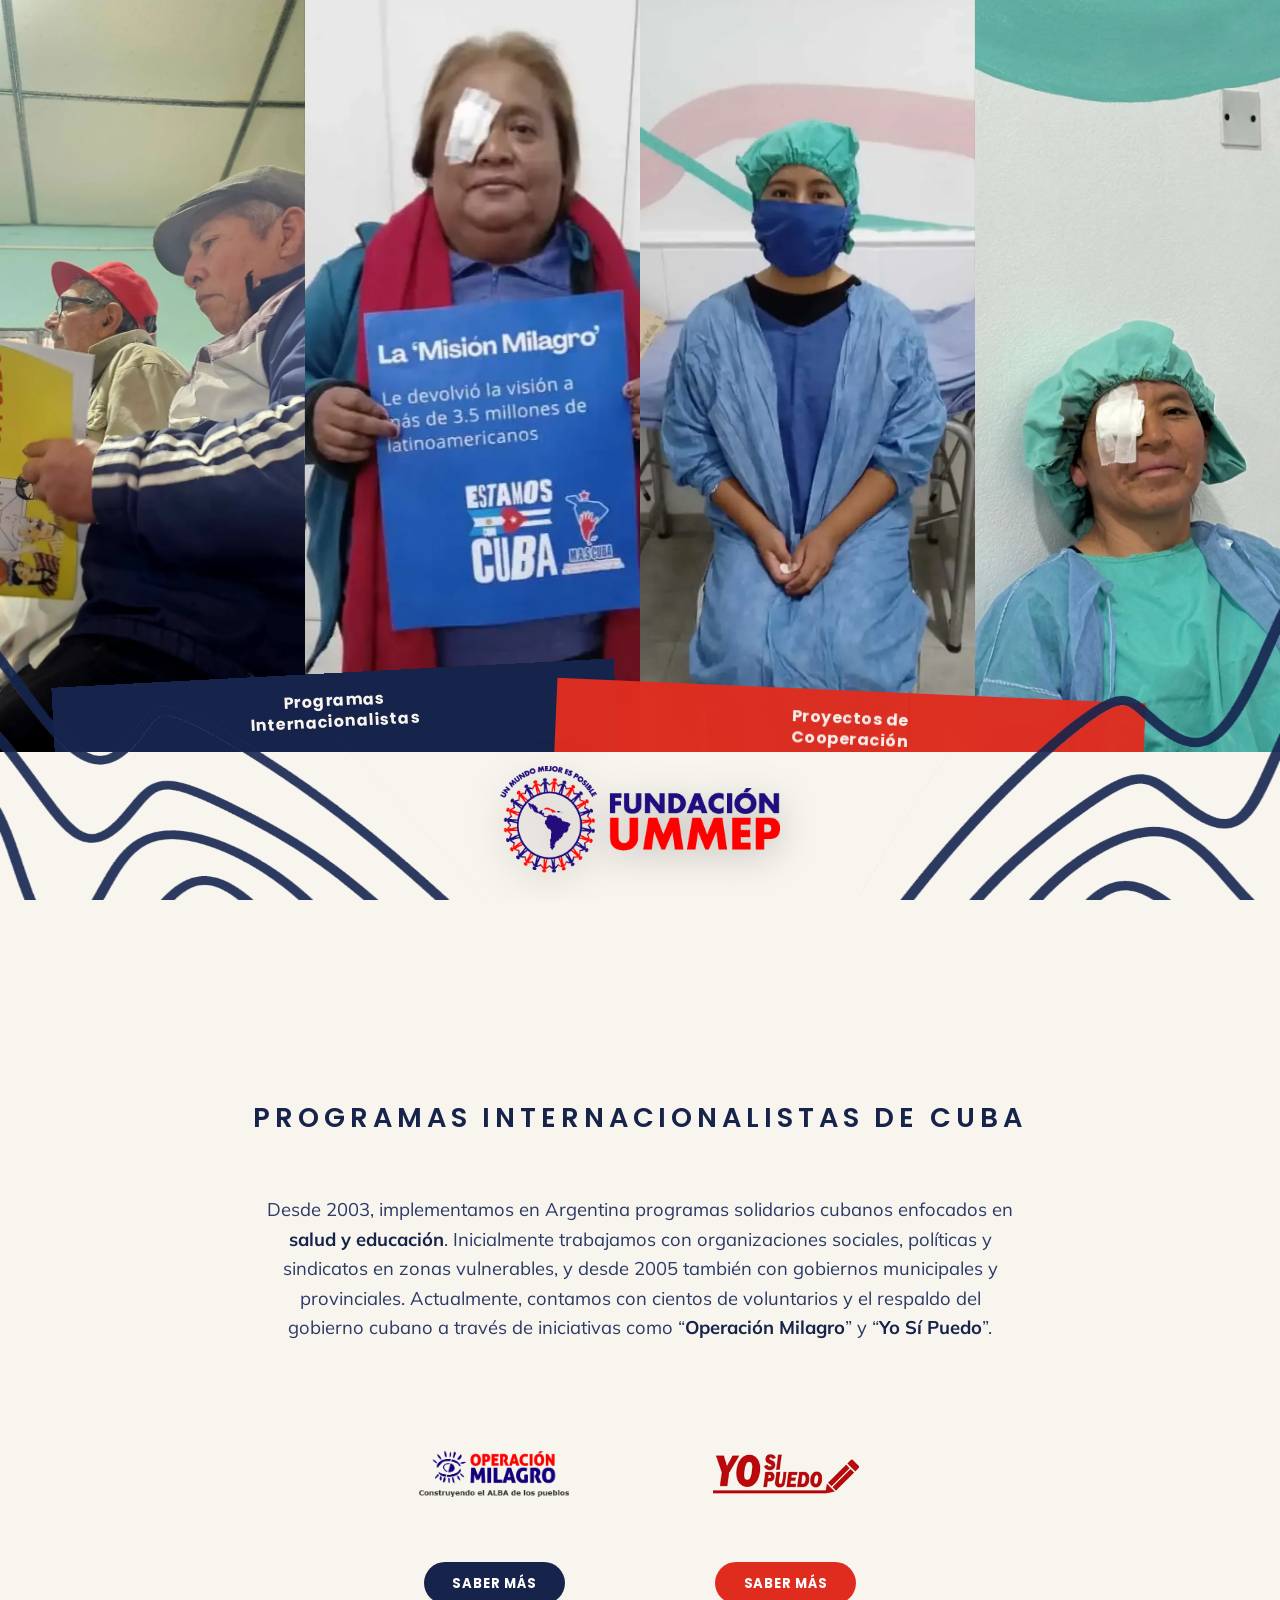
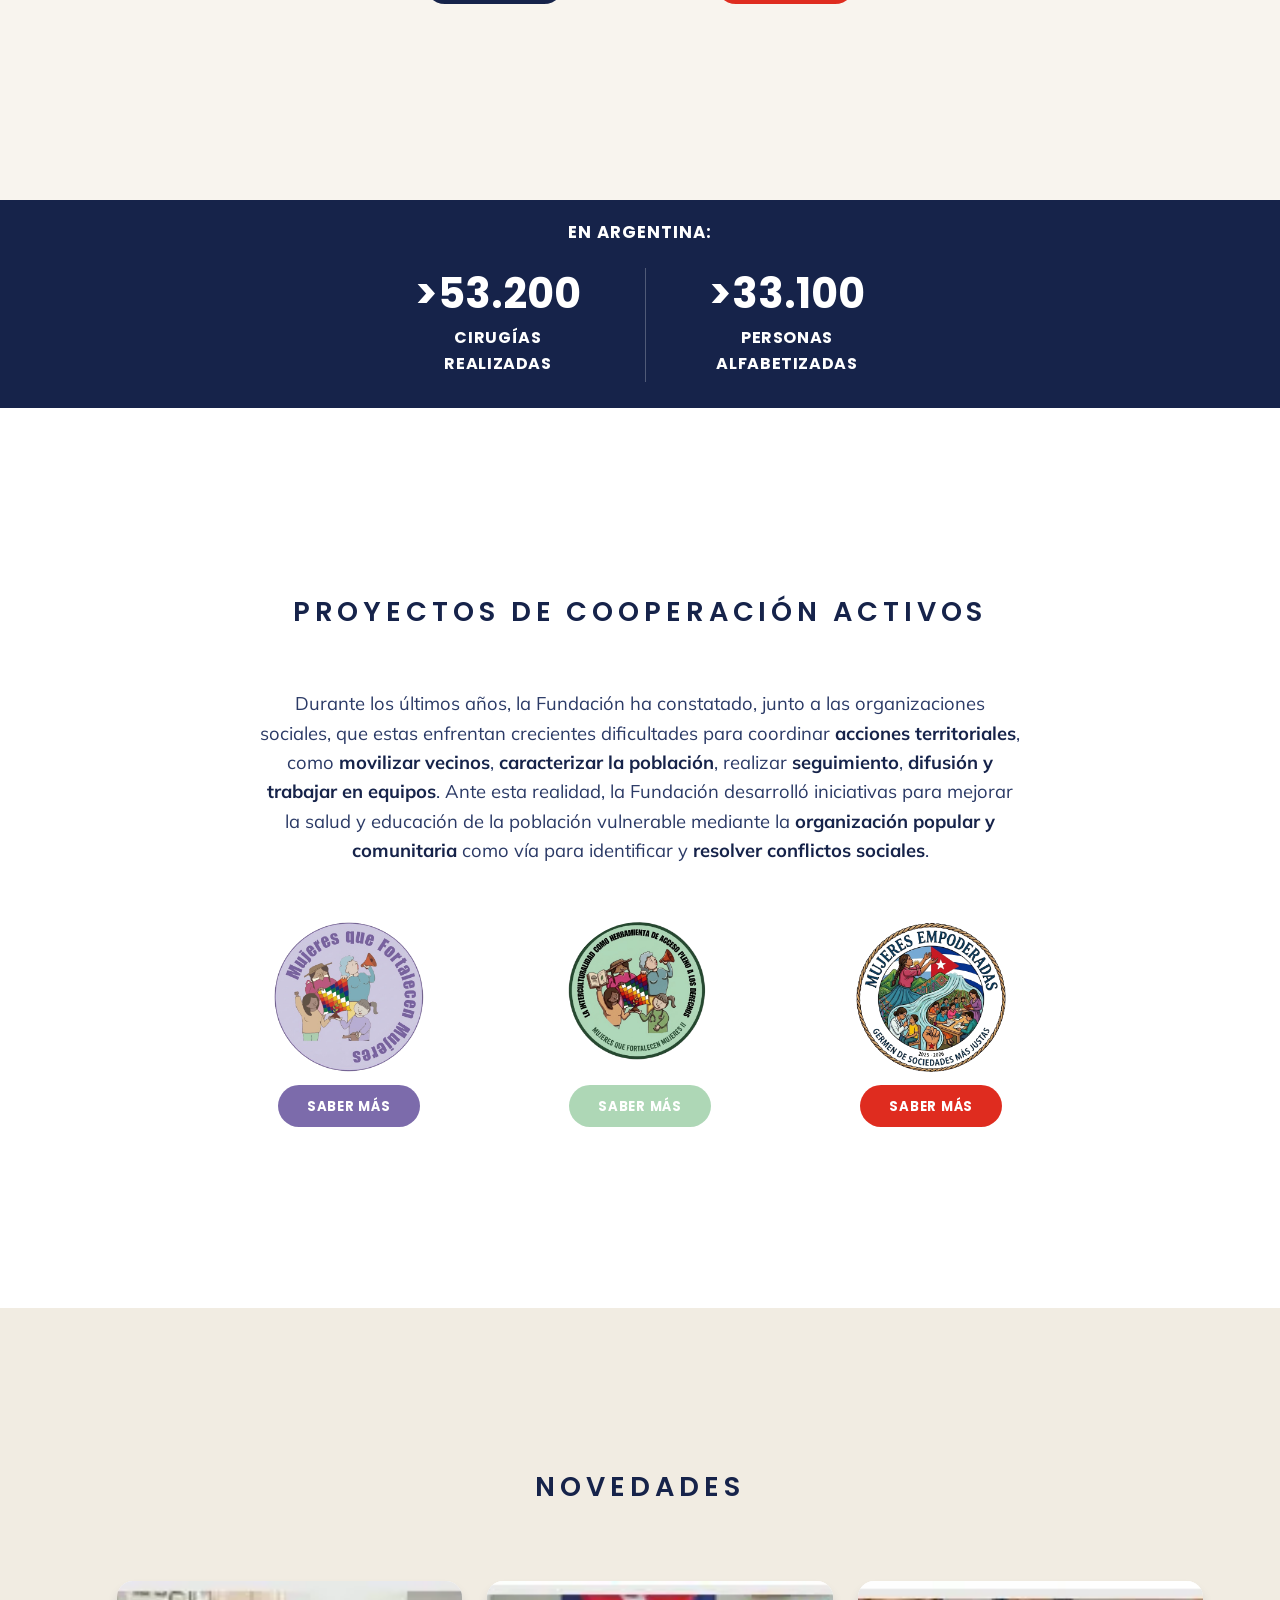
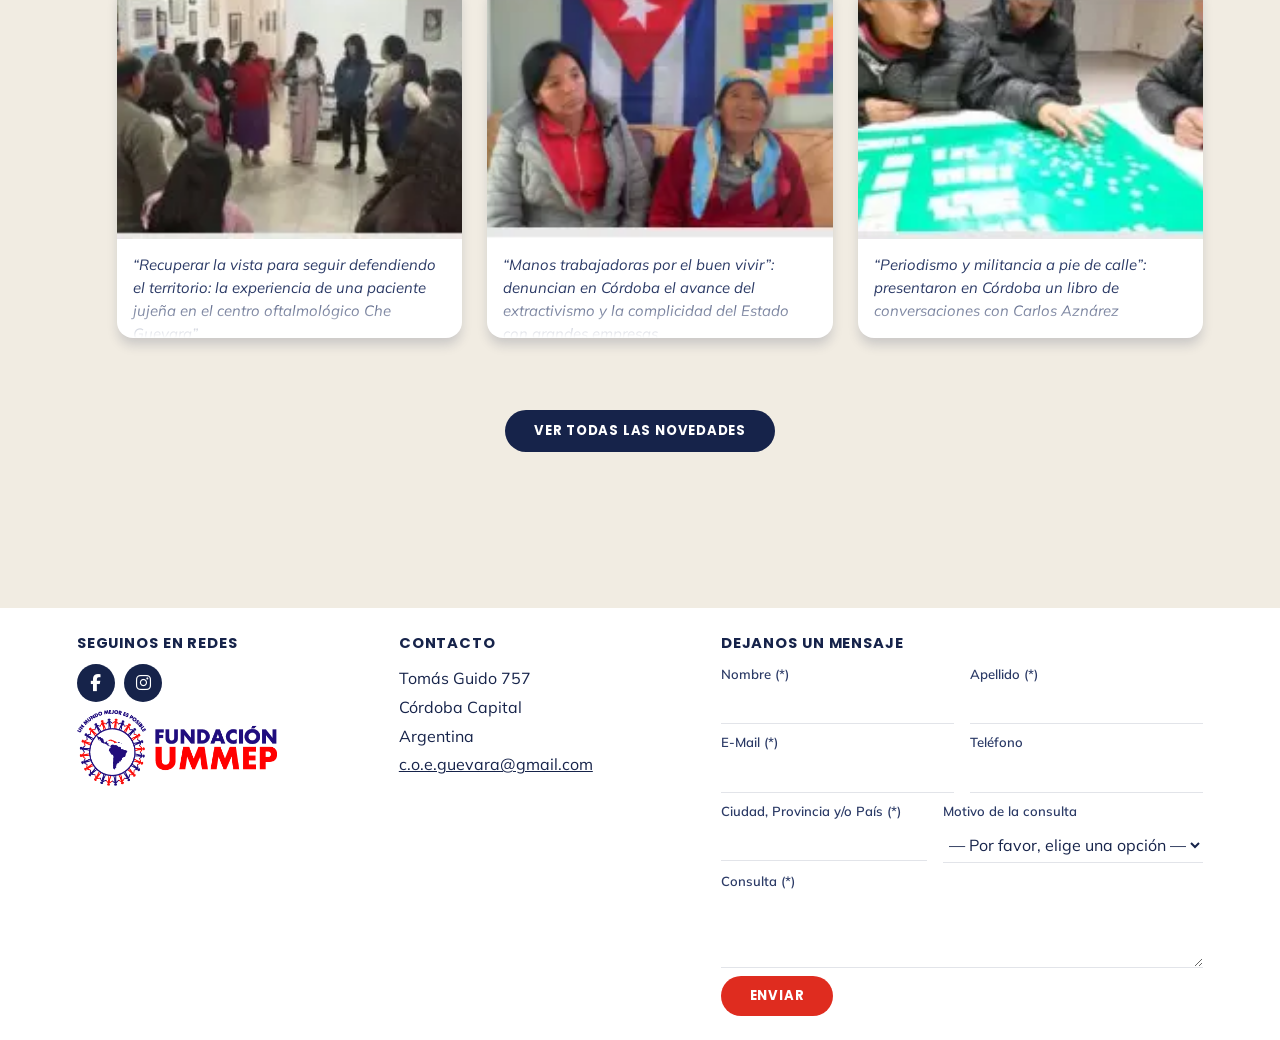
==== index.html @ 9d19dd27 "Actualizacion 5.0 Imagenes mejoradas!" ====
<!doctype html>
<html lang="es">
  <head>
    <meta charset="UTF-8" />
    <meta name="viewport" content="width=device-width, initial-scale=1.0" />
    <title>Fundación UMMEP - Un mundo mejor es posible</title>
    <link rel="stylesheet" href="styles.css" />
    <!-- Font Awesome: se pide la conexión antes (preconnect) y se carga
         sin bloquear el render. El truco media="print" + onload hace que
         el navegador la baje en paralelo con baja prioridad y recién la
         aplique como stylesheet cuando ya terminó — así no retrasa el
         primer pintado de la página. El <noscript> es el respaldo para
         cuando JS está desactivado. -->
    <link rel="preconnect" href="https://cdnjs.cloudflare.com" crossorigin />
    <link
      rel="stylesheet"
      href="https://cdnjs.cloudflare.com/ajax/libs/font-awesome/6.5.0/css/all.min.css"
      media="print"
      onload="this.media='all'"
    />
    <noscript>
      <link
        rel="stylesheet"
        href="https://cdnjs.cloudflare.com/ajax/libs/font-awesome/6.5.0/css/all.min.css"
      />
    </noscript>
  </head>
  <body>
    <nav class="site-nav" aria-label="Navegación principal">
      <a
        class="site-nav__logo"
        href="index.html"
        aria-label="Inicio — Fundación UMMEP"
      >
        <img
          src="imagenes/FOTOS FINALES/fundacion-ummep-h (1).png"
          alt="Fundación UMMEP"
        />
      </a>
      <ul class="site-nav__links" id="nav-links">
        <li>
          <a href="index.html" data-nav="principal" class="is-active">Inicio</a>
        </li>
        <li>
          <a href="Nuestro_Trabajo.html" data-nav="nuestro-trabajo"
            >Nuestro trabajo</a
          >
        </li>
        <li><a href="Novedades.html" data-nav="novedades">Novedades</a></li>
        <li class="site-nav__sep" role="separator" aria-hidden="true"></li>
        <li>
          <a href="Programas_internacionales.html" data-nav="programas"
            >Programas internacionalistas</a
          >
        </li>
        <li>
          <a
            href="Proyectos_de_coooperacion_al_desarrollo.html"
            data-nav="proyectos"
            >Proyectos de cooperación</a
          >
        </li>
        <li class="site-nav__sep" role="separator" aria-hidden="true"></li>
        <li>
          <a href="Recursos_audiovisuales.html" data-nav="recursos"
            >Recursos audiovisuales</a
          >
        </li>
        <li class="site-nav__item--dropdown">
          <a href="Radio_la_chispa.html" data-nav="radio">Radio La Chispa</a>
          <button
            class="site-nav__dropdown-toggle"
            type="button"
            aria-label="Mostrar opciones de Radio La Chispa"
            aria-expanded="false"
          >
            <svg viewBox="0 0 10 6" fill="none" aria-hidden="true">
              <path
                d="M1 1L5 5L9 1"
                stroke="currentColor"
                stroke-width="1.6"
                stroke-linecap="round"
                stroke-linejoin="round"
              />
            </svg>
          </button>
          <ul class="site-nav__dropdown">
            <li>
              <a
                href="https://www.radiolachispa.com.ar/"
                target="_blank"
                rel="noopener noreferrer"
                class="site-nav__dropdown-link"
              >
                <span class="site-nav__live-dot" aria-hidden="true"></span>
                En vivo
              </a>
            </li>
          </ul>
        </li>
        <li class="site-nav__sep" role="separator" aria-hidden="true"></li>
        <li><a href="Contacto.html" data-nav="contacto">Contacto</a></li>
      </ul>
      <button
        class="site-nav__burger"
        id="nav-burger"
        aria-label="Abrir menú"
        aria-expanded="false"
        aria-controls="nav-links"
      >
        <span></span><span></span><span></span>
      </button>
    </nav>
    <!-- ============ CONTAINER 1 — HERO ============ -->
    <header class="container--1" id="inicio">
      <!--
        FASE 1: grid de 3  (las fotos entran una a una)
        FASE 2: grupo de 4  (las 4 entran juntas)
        FASE 3: 4 individuales (entran 1×1)
        script.js maneja las transiciones entre fases.
        Agregá tus imágenes reales cambiando los src.
      -->

      <div class="hero-visual">
        <!-- FASE 1 — 3 columnas -->
        <div class="hero-phase" id="hero-phase-1">
          <div class="hero-col">
            <img
              src="imagenes/FOTOS FINALES/1/Izq.webp"
              alt="Jornada solidaria"
              loading="lazy"
              decoding="async"
            />
          </div>
          <div class="hero-col">
            <img
              src="imagenes/FOTOS FINALES/1/Medio.webp"
              alt="Operación Milagro"
              loading="lazy"
              decoding="async"
            />
          </div>
          <div class="hero-col">
            <img
              src="imagenes/FOTOS FINALES/1/Der.webp"
              alt="Voluntaria y familia"
              loading="lazy"
              decoding="async"
            />
          </div>
        </div>

        <!-- FASE 2 — grupo de 4 -->
        <div class="hero-phase" id="hero-phase-2">
          <div class="hero-col">
            <img
              src="imagenes/FOTOS FINALES/Pagina 1 - Principal/2/Izq 1.webp"
              alt="Foto 2-A"
              loading="lazy"
              decoding="async"
            />
          </div>
          <div class="hero-col">
            <img
              src="imagenes/FOTOS FINALES/Pagina 1 - Principal/2/Izq 2.webp"
              alt="Foto 2-A"
              loading="lazy"
              decoding="async"
            />
          </div>
          <div class="hero-col">
            <img
              src="imagenes/FOTOS FINALES/Pagina 1 - Principal/2/Der 2.webp"
              alt="Foto 2-A"
              loading="lazy"
              decoding="async"
            />
          </div>
          <div class="hero-col">
            <img
              src="imagenes/FOTOS FINALES/Pagina 1 - Principal/2/Der 1 .webp"
              alt="Foto 2-A"
              loading="lazy"
              decoding="async"
            />
          </div>
        </div>

        <!-- FASE 3 — 4 individuales (pantalla completa de a una) -->
        <div class="hero-phase hero-phase--solo" id="hero-phase-3">
          <div class="hero-col">
            <img
              src="imagenes/FOTOS FINALES/Pagina 1 - Principal/DSC00774.webp"
              alt="Foto 3-A"
              loading="lazy"
              decoding="async"
            />
          </div>
          <div class="hero-col">
            <img
              src="imagenes/FOTOS FINALES/Pagina 1 - Principal/IMG_20251024_095757.webp"
              alt="Foto 3-B"
              loading="lazy"
              decoding="async"
            />
          </div>
          <div class="hero-col">
            <img
              src="imagenes/FOTOS FINALES/Pagina 1 - Principal/IMG_2179.webp"
              alt="Foto 3-C"
              loading="lazy"
              decoding="async"
            />
          </div>
          <div class="hero-col">
            <img
              src="imagenes/FOTOS FINALES/Pagina 1 - Principal/IMG_2414.webp"
              alt="Foto 3-D"
              loading="lazy"
              decoding="async"
            />
          </div>
        </div>

        <!-- olas decorativas (haikei) — cada una entra por separado, en
             secuencia: primero la blanca (arriba de todo), después la
             salmón/roja (al medio), y por último la azul navy (abajo de
             todo). Cada ola tiene su propio "wrapper" (.hero-wave-rise)
             que es el que sube desde abajo al cargar la página — así el
             transform de la animación de entrada nunca toca el elemento
             de la ola en sí, que sigue moviéndose con el parallax de
             script.js sin pisarse con esta animación. -->

        <!-- 3ra en aparecer: ola azul navy, más lejana.
             "Efecto billetera": queda fija (sin parallax de mouse/scroll),
             rotada y corrida hacia la izquierda, siempre POR DETRÁS de la
             roja (nunca cambia ese orden). Al pasar el mouse por acá, la
             roja se corre para abajo y se esconde un poco más — ver
             iniciarHoverOlas() en script.js. -->
        <div class="hero-wave-rise hero-wave-rise--far">
          <a href="/FundacionUMMEP/Programas_internacionales.html">
            <div class="hero-wave-enter hero-wave-enter--far">
              <div
                class="hero-wave-card hero-wave-card--far"
                id="hero-wave-navy"
              >
                <svg
                  class="hero-wave hero-wave--far"
                  viewBox="0 0 900 600"
                  preserveAspectRatio="none"
                  aria-hidden="true"
                >
                  <path d="M0 0L900 0L900 601L0 601Z" fill="rgba(22, 35, 74)" />
                </svg>
                <span class="hero-wave-card__label"
                  >Programas <br />
                  Internacionalistas</span
                >
              </div>
            </div>
          </a>
        </div>

        <!-- 2da en aparecer: ola roja, al medio. Siempre por delante de la
             azul y siempre por detrás de la blanca (el orden de las tres
             nunca cambia, ni en hover). -->
        <div class="hero-wave-rise hero-wave-rise--back">
          <a
            href="/FundacionUMMEP/Proyectos_de_coooperacion_al_desarrollo.html"
          >
            <div class="hero-wave-enter hero-wave-enter--back">
              <div
                class="hero-wave-card hero-wave-card--back"
                id="hero-wave-red"
              >
                <svg
                  class="hero-wave hero-wave--back"
                  viewBox="0 0 900 600"
                  preserveAspectRatio="none"
                  aria-hidden="true"
                >
                  <path d="M0 0L900 0L900 601L0 601Z" fill="#df2c1f" />
                </svg>
                <span class="hero-wave-card__label"
                  >Proyectos de <br />Cooperación</span
                >
              </div>
            </div>
          </a>
        </div>

        <!-- 1ra en aparecer: ola blanca/crema, arriba de todo -->
        <div class="hero-wave-rise hero-wave-rise--front">
          <svg
            class="hero-wave hero-wave--front"
            viewBox="0 0 900 600"
            preserveAspectRatio="none"
            aria-hidden="true"
          >
            <path d="M0 0L900 0L900 601L0 601Z" fill="#f8f4ee" />
          </svg>
        </div>

        <!-- líneas topográficas decorativas: van por encima de las
             fotos y de las tres olas, ancladas al mismo borde inferior.
             Aparecen al final, cuando las tres olas ya están arriba. -->
        <div class="hero-wave-rise hero-wave-rise--lines">
          <img
            class="hero-wave hero-wave--lines"
            src="imagenes/FOTOS FINALES/imagen_ondas_parallax.png"
            alt=""
            aria-hidden="true"
            loading="lazy"
            decoding="async"
          />
        </div>
      </div>

      <!-- Mobile: cuadricula 6x6 que reemplaza todo el hero (fotos + olas + logo)
           en pantallas chicas. Las celdas alternan B&N / color tipo tablero de
           ajedrez y van intercambiando solas con el tiempo (ver .hero-mobile-grid
           en styles.css). Las fotos se repiten ciclicamente: son las mismas 11
           fotos del hero de escritorio. -->
      <div class="hero-mobile-grid" id="hero-mobile-grid" aria-hidden="true">
        <div class="hero-mobile-grid__cell hero-mobile-grid__cell--a">
          <img
            src="imagenes/FOTOS FINALES/1/Izq.webp"
            fetchpriority="high"
            alt=""
            loading="eager"
            decoding="async"
          />
        </div>
        <div class="hero-mobile-grid__cell hero-mobile-grid__cell--b">
          <img
            src="imagenes/FOTOS FINALES/1/Medio.webp"
            alt=""
            loading="eager"
            decoding="async"
          />
        </div>
        <div class="hero-mobile-grid__cell hero-mobile-grid__cell--a">
          <img
            src="imagenes/FOTOS FINALES/1/Der.webp"
            alt=""
            loading="eager"
            decoding="async"
          />
        </div>
        <div class="hero-mobile-grid__cell hero-mobile-grid__cell--b">
          <img
            src="imagenes/FOTOS FINALES/Pagina 1 - Principal/2/Izq 1.webp"
            alt=""
            loading="eager"
            decoding="async"
          />
        </div>
        <div class="hero-mobile-grid__cell hero-mobile-grid__cell--a">
          <img
            src="imagenes/FOTOS FINALES/Pagina 1 - Principal/2/Izq 2.webp"
            alt=""
            loading="eager"
            decoding="async"
          />
        </div>
        <div class="hero-mobile-grid__cell hero-mobile-grid__cell--b">
          <img
            src="imagenes/FOTOS FINALES/Pagina 1 - Principal/2/Der 2.webp"
            alt=""
            loading="eager"
            decoding="async"
          />
        </div>
        <div class="hero-mobile-grid__cell hero-mobile-grid__cell--b">
          <img
            src="imagenes/FOTOS FINALES/Pagina 1 - Principal/2/Der 1 .webp"
            alt=""
            loading="eager"
            decoding="async"
          />
        </div>
        <div class="hero-mobile-grid__cell hero-mobile-grid__cell--a">
          <img
            src="imagenes/FOTOS FINALES/Pagina 1 - Principal/DSC00774.webp"
            alt=""
            loading="eager"
            decoding="async"
          />
        </div>
        <div class="hero-mobile-grid__cell hero-mobile-grid__cell--b">
          <img
            src="imagenes/FOTOS FINALES/Pagina 1 - Principal/IMG_20251024_095757.webp"
            alt=""
            loading="eager"
            decoding="async"
          />
        </div>
        <div class="hero-mobile-grid__cell hero-mobile-grid__cell--a">
          <img
            src="imagenes/FOTOS FINALES/Pagina 1 - Principal/IMG_2179.webp"
            alt=""
            loading="eager"
            decoding="async"
          />
        </div>
        <div class="hero-mobile-grid__cell hero-mobile-grid__cell--b">
          <img
            src="imagenes/FOTOS FINALES/Pagina 1 - Principal/IMG_2414.webp"
            alt=""
            loading="eager"
            decoding="async"
          />
        </div>
        <div class="hero-mobile-grid__cell hero-mobile-grid__cell--a">
          <img
            src="imagenes/FOTOS FINALES/1/Izq.webp"
            alt=""
            loading="eager"
            decoding="async"
          />
        </div>
        <div class="hero-mobile-grid__cell hero-mobile-grid__cell--a">
          <img
            src="imagenes/FOTOS FINALES/1/Medio.webp"
            alt=""
            loading="eager"
            decoding="async"
          />
        </div>
        <div class="hero-mobile-grid__cell hero-mobile-grid__cell--b">
          <img
            src="imagenes/FOTOS FINALES/1/Der.webp"
            alt=""
            loading="eager"
            decoding="async"
          />
        </div>
        <div class="hero-mobile-grid__cell hero-mobile-grid__cell--a">
          <img
            src="imagenes/FOTOS FINALES/Pagina 1 - Principal/2/Izq 1.webp"
            alt=""
            loading="eager"
            decoding="async"
          />
        </div>
        <div class="hero-mobile-grid__cell hero-mobile-grid__cell--b">
          <img
            src="imagenes/FOTOS FINALES/Pagina 1 - Principal/2/Izq 2.webp"
            alt=""
            loading="eager"
            decoding="async"
          />
        </div>
        <div class="hero-mobile-grid__cell hero-mobile-grid__cell--a">
          <img
            src="imagenes/FOTOS FINALES/Pagina 1 - Principal/2/Der 2.webp"
            alt=""
            loading="eager"
            decoding="async"
          />
        </div>
        <div class="hero-mobile-grid__cell hero-mobile-grid__cell--b">
          <img
            src="imagenes/FOTOS FINALES/Pagina 1 - Principal/2/Der 1 .webp"
            alt=""
            loading="eager"
            decoding="async"
          />
        </div>
        <div class="hero-mobile-grid__cell hero-mobile-grid__cell--b">
          <img
            src="imagenes/FOTOS FINALES/Pagina 1 - Principal/DSC00774.webp"
            alt=""
            loading="eager"
            decoding="async"
          />
        </div>
        <div class="hero-mobile-grid__cell hero-mobile-grid__cell--a">
          <img
            src="imagenes/FOTOS FINALES/Pagina 1 - Principal/IMG_20251024_095757.webp"
            alt=""
            loading="eager"
            decoding="async"
          />
        </div>
        <div class="hero-mobile-grid__cell hero-mobile-grid__cell--b">
          <img
            src="imagenes/FOTOS FINALES/Pagina 1 - Principal/IMG_2179.webp"
            alt=""
            loading="eager"
            decoding="async"
          />
        </div>
        <div class="hero-mobile-grid__cell hero-mobile-grid__cell--a">
          <img
            src="imagenes/FOTOS FINALES/Pagina 1 - Principal/IMG_2414.webp"
            alt=""
            loading="eager"
            decoding="async"
          />
        </div>
        <div class="hero-mobile-grid__cell hero-mobile-grid__cell--b">
          <img
            src="imagenes/FOTOS FINALES/1/Izq.webp"
            alt=""
            loading="eager"
            decoding="async"
          />
        </div>
        <div class="hero-mobile-grid__cell hero-mobile-grid__cell--a">
          <img
            src="imagenes/FOTOS FINALES/1/Medio.webp"
            alt=""
            loading="eager"
            decoding="async"
          />
        </div>
        <div class="hero-mobile-grid__cell hero-mobile-grid__cell--a">
          <img
            src="imagenes/FOTOS FINALES/1/Der.webp"
            alt=""
            loading="eager"
            decoding="async"
          />
        </div>
        <div class="hero-mobile-grid__cell hero-mobile-grid__cell--b">
          <img
            src="imagenes/FOTOS FINALES/Pagina 1 - Principal/2/Izq 1.webp"
            alt=""
            loading="eager"
            decoding="async"
          />
        </div>
        <div class="hero-mobile-grid__cell hero-mobile-grid__cell--a">
          <img
            src="imagenes/FOTOS FINALES/Pagina 1 - Principal/2/Izq 2.webp"
            alt=""
            loading="eager"
            decoding="async"
          />
        </div>
        <div class="hero-mobile-grid__cell hero-mobile-grid__cell--b">
          <img
            src="imagenes/FOTOS FINALES/Pagina 1 - Principal/2/Der 2.webp"
            alt=""
            loading="eager"
            decoding="async"
          />
        </div>
        <div class="hero-mobile-grid__cell hero-mobile-grid__cell--a">
          <img
            src="imagenes/FOTOS FINALES/Pagina 1 - Principal/2/Der 1 .webp"
            alt=""
            loading="eager"
            decoding="async"
          />
        </div>
        <div class="hero-mobile-grid__cell hero-mobile-grid__cell--b">
          <img
            src="imagenes/FOTOS FINALES/Pagina 1 - Principal/DSC00774.webp"
            alt=""
            loading="eager"
            decoding="async"
          />
        </div>
        <div class="hero-mobile-grid__cell hero-mobile-grid__cell--b">
          <img
            src="imagenes/FOTOS FINALES/Pagina 1 - Principal/IMG_20251024_095757.webp"
            alt=""
            loading="eager"
            decoding="async"
          />
        </div>
        <div class="hero-mobile-grid__cell hero-mobile-grid__cell--a">
          <img
            src="imagenes/FOTOS FINALES/Pagina 1 - Principal/IMG_2179.webp"
            alt=""
            loading="eager"
            decoding="async"
          />
        </div>
        <div class="hero-mobile-grid__cell hero-mobile-grid__cell--b">
          <img
            src="imagenes/FOTOS FINALES/Pagina 1 - Principal/IMG_2414.webp"
            alt=""
            loading="eager"
            decoding="async"
          />
        </div>
        <div class="hero-mobile-grid__cell hero-mobile-grid__cell--a">
          <img
            src="imagenes/FOTOS FINALES/1/Izq.webp"
            alt=""
            loading="eager"
            decoding="async"
          />
        </div>
        <div class="hero-mobile-grid__cell hero-mobile-grid__cell--b">
          <img
            src="imagenes/FOTOS FINALES/1/Medio.webp"
            alt=""
            loading="eager"
            decoding="async"
          />
        </div>
        <div class="hero-mobile-grid__cell hero-mobile-grid__cell--a">
          <img
            src="imagenes/FOTOS FINALES/1/Der.webp"
            alt=""
            loading="eager"
            decoding="async"
          />
        </div>
      </div>

      <div
        class="hero-logo"
        aria-label="Fundación UMMEP — Un mundo mejor es posible"
      >
        <img
          class="hero-logo__brand"
          src="imagenes/FOTOS FINALES/fundacion-ummep-h-brand.png"
          alt=""
          aria-hidden="true"
          loading="lazy"
          decoding="async"
        />
        <img
          class="hero-logo__tagline"
          src="imagenes/FOTOS FINALES/fundacion-ummep-h-tagline.png"
          alt=""
          aria-hidden="true"
          loading="lazy"
          decoding="async"
        />
        <img
          class="hero-logo__mundo"
          src="imagenes/FOTOS FINALES/fundacion-ummep-h-mundo.png"
          alt=""
          aria-hidden="true"
          loading="lazy"
          decoding="async"
        />
      </div>
    </header>

    <!-- ============ CONTAINER 2 — PROGRAMAS INTERNACIONALISTAS ============ -->
    <section class="container--2 section" id="programas">
      <h2 class="section-title">Programas internacionalistas de Cuba</h2>
      <p class="section-text">
        Desde 2003, implementamos en Argentina programas solidarios cubanos
        enfocados en
        <strong>salud y educación</strong>. Inicialmente trabajamos con
        organizaciones sociales, políticas y sindicatos en zonas vulnerables, y
        desde 2005 también con gobiernos municipales y provinciales.
        Actualmente, contamos con cientos de voluntarios y el respaldo del
        gobierno cubano a través de iniciativas como “<strong
          >Operación Milagro</strong
        >” y “<strong>Yo Sí Puedo</strong>”.
      </p>

      <div class="program-cards">
        <div class="program-card" id="">
          <img
            src="imagenes/FOTOS FINALES/operacion-milagro (1).png"
            alt="Logo Operación Milagro"
            class="program-card__logo"
            loading="lazy"
            decoding="async"
          />

          <a
            href="./Programas_internacionales.html#Operacion-Milagro"
            class="btn btn--navy"
            >Saber más</a
          >
        </div>
        <div class="program-card" id="">
          <img
            src="imagenes/FOTOS FINALES/Copia de Yo_si_puedo-removebg-preview.png"
            alt="Logo Yo Sí Puedo"
            class="program-card__logo"
            loading="lazy"
            decoding="async"
          />

          <a
            href="./Programas_internacionales.html#Yo-Si-Puedo"
            class="btn btn--red"
            >Saber más</a
          >
        </div>
      </div>
    </section>

    <!-- ============ CONTAINER 3 — BARRA DE IMPACTO ============ -->
    <section class="container--3" id="impacto">
      <p class="impacto__intro">En Argentina:</p>
      <div class="impacto__stats">
        <div class="stat">
          <span
            class="stat__number"
            data-count-from="52500"
            data-count-to="53200"
            data-count-prefix="&gt;"
            >&gt;52.500</span
          >
          <span class="stat__label">Cirugías realizadas</span>
        </div>
        <div class="stat">
          <span
            class="stat__number"
            data-count-from="32400"
            data-count-to="33100"
            data-count-prefix="&gt;"
            >&gt;32.400</span
          >
          <span class="stat__label">Personas alfabetizadas</span>
        </div>
      </div>
    </section>

    <script>
      (function () {
        // Formatea un número con puntos como separador de miles
        function formatNum(el, val) {
          const prefix = el.dataset.countPrefix || "";
          const rounded = Math.round(val);
          const formatted = rounded
            .toString()
            .replace(/\B(?=(\d{3})+(?!\d))/g, ".");
          el.textContent = prefix + formatted;
        }

        function animateStat(el) {
          const from = parseFloat(el.dataset.countFrom);
          const to = parseFloat(el.dataset.countTo);
          const range = to - from;
          const isSmall = range <= 10;
          const STEP = isSmall ? 1 : 50;
          const delay = isSmall ? 600 : 1500 / Math.round(range / STEP);
          let current = from;

          formatNum(el, current);

          const interval = setInterval(() => {
            current += STEP;
            if (current >= to) {
              formatNum(el, to);
              clearInterval(interval);
            } else {
              formatNum(el, current);
            }
          }, delay);
        }

        function init() {
          const stats = document.querySelectorAll(
            ".stat__number[data-count-to]",
          );
          if (!stats.length) return;

          const observer = new IntersectionObserver(
            (entries) => {
              entries.forEach((entry) => {
                if (entry.isIntersecting) {
                  animateStat(entry.target);
                  observer.unobserve(entry.target);
                }
              });
            },
            { threshold: 0 },
          );

          stats.forEach((el) => observer.observe(el));
        }

        if (document.readyState === "loading") {
          document.addEventListener("DOMContentLoaded", init);
        } else {
          init();
        }
      })();
    </script>

    <!-- ============ CONTAINER 4 — PROYECTOS DE COOPERACIÓN ACTIVOS ============ -->
    <section class="container--4 section" id="proyectos">
      <h2 class="section-title">Proyectos de cooperación activos</h2>
      <p class="section-text">
        Durante los últimos años, la Fundación ha constatado, junto a las
        organizaciones sociales, que estas enfrentan crecientes dificultades
        para coordinar
        <strong>acciones territoriales</strong>, como
        <strong>movilizar vecinos</strong>,
        <strong>caracterizar la población</strong>, realizar
        <strong>seguimiento</strong>,
        <strong>difusión y trabajar en equipos</strong>. Ante esta realidad, la
        Fundación desarrolló iniciativas para mejorar la salud y educación de la
        población vulnerable mediante la
        <strong>organización popular y comunitaria</strong> como vía para
        identificar y <strong>resolver conflictos sociales</strong>.
      </p>

      <div class="program-cards">
        <div class="program-card">
          <img
            src="imagenes/FOTOS FINALES/Pagina 5 - Proyectos de cooperación/Gemini_Generated_Image_jab6qgjab6qgjab6-removebg-preview.png"
            alt="Logo Mujeres que Fortalecen Mujeres"
            class="program-card__logo program-card__logo--circle"
            loading="lazy"
            decoding="async"
          />

          <a
            href="./Proyectos_de_coooperacion_al_desarrollo.html#MujeresQueFortalecenMujeres"
            class="btn btn--purple"
            >Saber más</a
          >
        </div>
        <div class="program-card">
          <img
            src="imagenes/FOTOS FINALES/Pagina 5 - Proyectos de cooperación/Gemini_Generated_Image_ng825qng825qng82-removebg-preview.png"
            alt="Logo Mujeres que Fortalecen Mujeres II"
            class="program-card__logo program-card__logo--circle"
            loading="lazy"
            decoding="async"
          />

          <a
            href="./Proyectos_de_coooperacion_al_desarrollo.html#MujeresQueFortalecenMujeres2"
            class="btn btn--green"
            >Saber más</a
          >
        </div>
        <div class="program-card">
          <img
            src="imagenes/FOTOS FINALES/Pagina 5 - Proyectos de cooperación/logo_final-removebg-preview.png"
            alt="Logo Mujeres Empoderadas"
            class="program-card__logo program-card__logo--circle"
            loading="lazy"
            decoding="async"
          />

          <a
            href="./Proyectos_de_coooperacion_al_desarrollo.html#MujeresEmpoderadas"
            class="btn btn--red"
            >Saber más</a
          >
        </div>
      </div>
    </section>

    <!-- ============ CONTAINER 5 — NOVEDADES ============ -->
    <section class="container--5" id="novedades">
      <h2 class="section-title">Novedades</h2>
      <ul class="news-blur-grid">
        <a href="Novedad.html" class="Novedad_Link">
          <li class="news-blur-item">
            <img
              class="news-blur-img"
              src="imagenes/FOTOS FINALES/Pagina 3 - Novedades/image (1).webp"
              alt="Paciente del centro oftalmológico Che Guevara"
              loading="lazy"
              decoding="async"
            />
            <div class="news-blur-caption">
              &ldquo;Recuperar la vista para seguir defendiendo el territorio:
              la experiencia de una paciente jujeña en el centro oftalmológico
              Che Guevara&rdquo;
            </div>
          </li>
        </a>
        <li class="news-blur-item">
          <img
            class="news-blur-img"
            src="imagenes/FOTOS FINALES/Pagina 3 - Novedades/image (2).webp"
            alt="Jornada sobre extractivismo en Córdoba"
            loading="lazy"
            decoding="async"
          />
          <div class="news-blur-caption">
            &ldquo;Manos trabajadoras por el buen vivir&rdquo;: denuncian en
            Córdoba el avance del extractivismo y la complicidad del Estado con
            grandes empresas
          </div>
        </li>
        <li class="news-blur-item">
          <img
            class="news-blur-img"
            src="imagenes/FOTOS FINALES/Pagina 3 - Novedades/image (3).webp"
            alt="Presentación de libro en Córdoba"
            loading="lazy"
            decoding="async"
          />
          <div class="news-blur-caption">
            &ldquo;Periodismo y militancia a pie de calle&rdquo;: presentaron en
            Córdoba un libro de conversaciones con Carlos Aznárez
          </div>
        </li>
      </ul>
      <a href="Novedades.html" class="btn btn--navy">Ver todas las novedades</a>
    </section>

    <!-- ============ CONTAINER 6 — FOOTER ============ -->
    <footer class="container--6" id="contacto">
      <div class="footer-grid">
        <div class="footer-col footer-col--social">
          <h3>Seguinos en redes</h3>
          <div class="social-icons">
            <a
              href="https://www.facebook.com/UMMEPfundacion#"
              aria-label="Facebook"
              ><i class="fab fa-facebook-f"></i
            ></a>
            <a
              href="https://www.instagram.com/fundacionummep/"
              aria-label="Instagram"
              ><i class="fab fa-instagram"></i
            ></a>
          </div>
          <a href="#inicio">
            <div class="footer-logo">
              <img
                src="imagenes/FOTOS FINALES/fundacion-ummep-h (1).png"
                alt=""
                loading="lazy"
                decoding="async"
              />
            </div>
          </a>
        </div>

        <div class="footer-col footer-col--contact">
          <h3>Contacto</h3>
          <address>
            Tomás Guido 757<br />
            Córdoba Capital<br />
            Argentina<br />
            <a href="mailto:c.o.e.guevara@gmail.com">c.o.e.guevara@gmail.com</a>
          </address>
        </div>

        <div class="footer-col footer-col--form">
          <h3>Dejanos un mensaje</h3>
          <form class="contact-form" id="contact-form">
            <div class="form-row">
              <label
                >Nombre (*)
                <input type="text" name="nombre" required />
              </label>
              <label
                >Apellido (*)
                <input type="text" name="apellido" required />
              </label>
            </div>
            <div class="form-row">
              <label
                >E-Mail (*)
                <input type="email" name="email" required />
              </label>
              <label
                >Teléfono
                <input type="tel" name="telefono" />
              </label>
            </div>
            <div class="form-row">
              <label
                >Ciudad, Provincia y/o País (*)
                <input type="text" name="ciudad" required />
              </label>
              <label
                >Motivo de la consulta
                <select name="motivo">
                  <option value="">— Por favor, elige una opción —</option>
                  <option>Consulta general</option>
                  <option>Quiero ser voluntario/a</option>
                  <option>Propuesta de cooperación</option>
                  <option>Prensa</option>
                </select>
              </label>
            </div>
            <label class="form-row form-row--full"
              >Consulta (*)
              <textarea name="consulta" required></textarea>
            </label>
            <button type="submit" class="btn btn--red">Enviar</button>
          </form>
        </div>
      </div>
    </footer>

    <script src="script.js"></script>
  </body>
</html>
---- styles.css ----
/* =======================================================
   Fundación UMMEP — styles.css
   "Un mundo mejor es posible"
   =======================================================

   BREAKPOINTS GLOBALES (usados en este archivo):
     1320px → el nav pasa de barra horizontal a menú hamburguesa
     1200px → desktop grande → tablet landscape (grillas 3→2 columnas)
      900px → tablet portrait
      640px → mobile grande
      400px → mobile chico

   Cada página además tiene sus propios breakpoints en el <style>
   interno de su HTML (Nuestro_Trabajo.html, Programas_internacionales.html
   y Proyectos_de_coooperacion_al_desarrollo.html usan 768px; Contacto.html
   usa 640px; Novedades.html usa 900px/540px; Como_colaborar.html usa
   860px/560px; Novedad.html usa 1100px/860px; Radio_la_chispa.html usa
   760px). No se unificaron con los de acá porque cada uno fue ajustado a
   mano para el layout específico de esa página, y cambiar el valor sin
   poder revisar el resultado visualmente podría romper esos layouts.
   ======================================================= */

@import url("https://fonts.googleapis.com/css2?family=Poppins:wght@500;600;700;800&family=Mulish:wght@400;500;600;700&display=swap");

/* -------------------------------------------------------
   1. Tokens
   ------------------------------------------------------- */
:root {
  /* color */
  --color-navy: #16234a;
  --color-navy-soft: #2b3a66;
  --color-blue: #2f5fa8;
  --color-salmon: #e3a191;
  --color-red: #df2c1f;
  --color-purple: #7c6bab;
  --color-green: #aed7b6;
  --color-cream: #f8f4ee;
  --color-sand: #f1ece2;
  --color-white: #ffffff;
  --color-line: rgba(22, 35, 74, 0.12);
  --color-gold: #e8b14d;
  --color-muted: rgba(22, 35, 74, 0.55);

  /* type */
  --font-heading: "Poppins", sans-serif;
  --font-body: "Mulish", sans-serif;

  /* layout */
  --section-pad-x: clamp(1.25rem, 6vw, 6rem);
  --section-pad-y: clamp(2.5rem, 6vh, 4.5rem);
  --max-content: 1180px;

  /* motion */
  --ease: cubic-bezier(0.4, 0, 0.2, 1);

  /* subtle wavy-line texture used behind sections 2 & 4 */
  --squiggle-bg: url("data:image/svg+xml;utf8,<svg xmlns='http://www.w3.org/2000/svg' width='480' height='120' viewBox='0 0 480 120'><path d='M0,60 C40,15 80,105 120,60 C160,15 200,105 240,60 C280,15 320,105 360,60 C400,15 440,105 480,60' fill='none' stroke='%2316234a' stroke-opacity='0.07' stroke-width='2'/><path d='M0,90 C40,45 80,135 120,90 C160,45 200,135 240,90 C280,45 320,135 360,90 C400,45 440,135 480,90' fill='none' stroke='%2316234a' stroke-opacity='0.05' stroke-width='2'/></svg>");

  /* same texture, in white, for use on the navy sections of Recursos audiovisuales */
  --squiggle-bg-light: url("data:image/svg+xml;utf8,<svg xmlns='http://www.w3.org/2000/svg' width='480' height='120' viewBox='0 0 480 120'><path d='M0,60 C40,15 80,105 120,60 C160,15 200,105 240,60 C280,15 320,105 360,60 C400,15 440,105 480,60' fill='none' stroke='%23ffffff' stroke-opacity='0.09' stroke-width='2'/><path d='M0,90 C40,45 80,135 120,90 C160,45 200,135 240,90 C280,45 320,135 360,90 C400,45 440,135 480,90' fill='none' stroke='%23ffffff' stroke-opacity='0.06' stroke-width='2'/></svg>");

  /* wavy-line texture for the footer: grayscale + un acento dorado de la marca */
  --squiggle-bg-footer: url("data:image/svg+xml;utf8,<svg xmlns='http://www.w3.org/2000/svg' width='480' height='120' viewBox='0 0 480 120'><path d='M0,30 C40,75 80,-15 120,30 C160,75 200,-15 240,30 C280,75 320,-15 360,30 C400,75 440,-15 480,30' fill='none' stroke='%23e8b14d' stroke-opacity='0.22' stroke-width='2.2'/><path d='M0,60 C40,15 80,105 120,60 C160,15 200,105 240,60 C280,15 320,105 360,60 C400,15 440,105 480,60' fill='none' stroke='%23555555' stroke-opacity='0.12' stroke-width='2'/><path d='M0,90 C40,45 80,135 120,90 C160,45 200,135 240,90 C280,45 320,135 360,90 C400,45 440,135 480,90' fill='none' stroke='%23999999' stroke-opacity='0.18' stroke-width='2'/></svg>");

  /* Tamaño unificado para títulos y banners */
  --title-font-size: clamp(1.15rem, 0.9rem + 1vw, 1.7rem);
}

/* -------------------------------------------------------
   2. Reset / base
   ------------------------------------------------------- */
*,
*::before,
*::after {
  box-sizing: border-box;
}

html {
  scroll-behavior: smooth;
  overflow-x: hidden;
}

body {
  margin: 0;
  font-family: var(--font-body);
  color: var(--color-navy);
  background: var(--color-white);
  line-height: 1.6;
  -webkit-font-smoothing: antialiased;
  overflow-x: hidden;
  /* Refuerzo: si algún elemento intenta arrastrar/rebotar la página hacia
     los costados (p. ej. al arrastrar el carrusel 3D en Radio La Chispa),
     esto evita que el navegador "estire" el scroll horizontal. */
  overscroll-behavior-x: none;
}

img {
  max-width: 100%;
  display: block;
}

a {
  color: inherit;
}

h1,
h2,
h3 {
  font-family: var(--font-heading);
  margin: 0;
}

p {
  margin: 0;
}

button,
input,
select,
textarea {
  font-family: var(--font-body);
  font-size: 1rem;
}

:focus-visible {
  outline: 3px solid var(--color-red);
  outline-offset: 3px;
}

/* every top-level section: full viewport height, full width */
.container--1,
.container--2,
.container--4,
.container--5 {
  width: auto;
  min-height: 100vh;
  position: relative;
}

.container--3 {
  width: auto;
  position: relative;
}

.container--6 {
  width: auto;
  position: relative;
}

/* shared "eyebrow + title + intro text" pattern (sections 2 & 4) */
.section {
  min-height: 100vh;
  width: auto;
  display: flex;
  flex-direction: column;
  align-items: center;
  justify-content: center;
  text-align: center;
  gap: clamp(2rem, 5vw, 3.5rem);
  padding: var(--section-pad-y) var(--section-pad-x);
  background-image: url("imagenes/FOTOS FINALES/posterstock.png");
  background-size: cover;
  background-position: center;
  background-repeat: no-repeat;
  background-attachment: fixed;
}

.section-title {
  font-size: var(--title-font-size);
  font-weight: 600;
  letter-spacing: 0.18em;
  text-transform: uppercase;
  color: var(--color-navy);
}

.section-text {
  max-width: 760px;
  font-size: clamp(1rem, 0.92rem + 0.3vw, 1.15rem);
  color: var(--color-navy-soft);
}

.section-text strong {
  color: var(--color-navy);
  font-weight: 700;
}

/* =========================================================
   3. CONTAINER 1 — Hero
   ========================================================= */
.container--1 {
  height: 100vh;
  overflow: hidden;
  /* Crema de marca (el mismo tono que el resto de la página): así, el
     instante inicial antes de que aparezca la primera foto se funde
     con la página en vez de mostrar un bloque de color oscuro. */
  background: var(--color-cream);
  isolation: isolate;
}

/* Envoltorio de las fotos + olas del hero.
   Separado de .container--1 para que, en mobile, el logo pueda
   fluir DEBAJO de esta zona en vez de quedar absoluto y superponerse. */
.hero-visual {
  position: relative;
  width: 100%;
  height: 100%;
  /* Alto real (en píxeles) de la ola blanca (delantera). Las olas roja
     y azul se calculan a partir de este valor (+10px y +20px), así que
     alcanza con tocar este número para subir o bajar las tres juntas. */
  --hero-wave-front-h: clamp(130px, 25vh, 150px);
}

/* ── Hero: fases ────────────────────────────────────────────── */

/* Cada fase ocupa todo el hero y se superpone.
   La fase en sí NO se desvanece (nada de "opacity" acá): lo que se ve
   siempre detrás de una foto que todavía no apareció es directamente
   la fase anterior (que sigue ahí, sin moverse), nunca un color de
   fondo. El orden de apilamiento (qué fase queda arriba) lo maneja
   script.js con z-index, así siempre hay una sola animándose "hacia
   adentro" sobre la que ya estaba. */
.hero-phase {
  position: absolute;
  /* 30px de sobra a cada lado (igual que .hero-wave) para que el
     parallax horizontal de las fotos nunca deje ver el borde */
  top: 0;
  right: -30px;
  bottom: 0;
  left: -30px;
  display: flex;
  pointer-events: none;
  z-index: 1;
}

.hero-phase.is-active {
  pointer-events: auto;
}

/* Cada columna dentro de la fase. Sin color de fondo propio, y con
   overflow:hidden: mientras la foto todavía está "cayendo" (por
   encima del recuadro, fuera de vista), lo que se ve es la fase
   anterior por transparencia — nunca un bloque de color. */
.hero-col {
  position: relative;
  flex: 1 1 0;
  height: 100%;
  overflow: hidden;
  background: transparent;
  /* El brillo se aplica sobre la columna (no sobre la img), así no
     pisa el filter:grayscale que la animación de aparición controla
     sobre la imagen. */
  transition: filter 0.3s ease;
}

/* Hover: la foto se ve un poco más brillante */
.hero-col:hover {
  filter: brightness(1.12);
}

/* La imagen aparece rápido, ya en blanco y negro, y recién ahí — con
   un fundido más lento — el color va apareciendo. Usamos una
   animación por keyframes (en vez de transition) para que el efecto
   sea siempre determinístico: no depende de que el navegador llegue
   a "pintar" el estado inicial antes de animar. El acercamiento (Ken
   Burns) sigue siendo aparte ("scale", vía transition), mucho más
   lento, para el rato que la foto queda quieta en pantalla. */
@keyframes heroPhotoReveal {
  0% {
    opacity: 0;
    filter: grayscale(100%);
  }
  15% {
    opacity: 1;
    filter: grayscale(100%);
  }
  100% {
    opacity: 1;
    filter: grayscale(0%);
  }
}

.hero-col img {
  position: absolute;
  inset: 0;
  width: 100%;
  height: 100%;
  object-fit: cover;
  opacity: 0;
  scale: 1.06;
  filter: grayscale(100%);
  transition: scale 7s linear;
}

/* Imagen visible: dispara la animación (aparece rápido en B&N y se va
   coloreando) y arranca el zoom lento. */
.hero-col img.is-visible {
  scale: 1;
  animation: heroPhotoReveal 1.6s ease-in-out forwards;
}

/* ── Fase 3: solo una foto visible a la vez, pantalla completa ── */
.hero-phase--solo .hero-col {
  position: absolute;
  inset: 0;
  flex: none;
  width: 100%;
  z-index: 1;
}
/* la foto que está entrando queda arriba (z-index lo asigna script.js,
   incremental, para respetar el orden 1-2-3-4 dentro de esta fase) */

/* Wrapper de entrada de CADA ola por separado (uno para la blanca, uno
   para la salmón/roja, uno para la azul navy, y uno para las líneas).
   Cada wrapper es el que sube desde abajo al cargar la página — nunca
   la ola en sí — así el transform de esta animación no interfiere con
   el parallax de scroll/mouse que script.js sigue aplicando a cada ola
   por separado (son transforms de elementos distintos).

   El z-index queda en el wrapper (no alcanza con el de la ola de
   adentro) porque, al tener "transform" por la animación, cada wrapper
   arma su propio contexto de apilamiento — y tiene que quedar por
   encima de las fotos del hero (.hero-phase usa z-index 1 o 2).

   Orden de aparición pedido: primero la blanca (arriba de todo),
   después la salmón/roja (al medio), y por último la azul navy (abajo
   de todo) — con las líneas topográficas cerrando la secuencia.

   Para que se sienta fluido (una ola "empujando" a la siguiente) en vez
   de robótico, los arranques están MUY cerca entre sí (apenas 130-160ms)
   así cada ola todavía se está terminando de acomodar cuando ya empezó
   a subir la de atrás — nunca hay un hueco de silencio entre una y otra.
   El transform va acompañado de un fade breve (opacity) para que el
   "aterrizaje" sea suave y no un golpe seco. */
.hero-wave-rise {
  position: absolute;
  inset: 0;
  pointer-events: none;
  animation: heroWaveRise 0.7s cubic-bezier(0.22, 1, 0.36, 1) both;
}

@keyframes heroWaveRise {
  0% {
    transform: translateY(65%);
    opacity: 0;
  }
  45% {
    opacity: 1;
  }
  100% {
    transform: translateY(0);
    opacity: 1;
  }
}

/* 1ra: blanca/crema — arriba de todo */
.hero-wave-rise--front {
  z-index: 12;
  animation-delay: 0.25s;
}

/* 2da: salmón/rosa (roja) — al medio */
.hero-wave-rise--back {
  z-index: 11;
  animation-delay: 0.4s;
}

/* 3ra: azul navy — abajo de todo */
.hero-wave-rise--far {
  z-index: 10;
  animation-delay: 0.53s;
}

/* 4ta: líneas topográficas — solo un fade suave (sin subir), para que
   no se sienta como una cuarta "ola" repitiendo el mismo movimiento */
.hero-wave-rise--lines {
  z-index: 13;
  animation: heroLinesFadeIn 0.5s ease-out both;
  animation-delay: 0.75s;
}

@keyframes heroLinesFadeIn {
  from {
    opacity: 0;
  }
  to {
    opacity: 1;
  }
}

/* decorative waves — dos capas (haikei), ancladas al fondo del hero.
   z-index bien por encima de las fases de fotos (que usan 1 y 2, fijo)
   para que las waves queden SIEMPRE al frente, pase lo que pase con
   la rotación de fotos. */
.hero-wave {
  position: absolute;
  /* ancho de sobra (60px de cada lado) para que el parallax horizontal
     del mouse nunca deje ver el borde de la ola; el overflow: hidden
     de .container--1 recorta ese excedente */
  left: -60px;
  bottom: -2px;
  width: calc(100% + 120px);
  /* la altura ocupa el tercio inferior del hero para que las olas sean generosas */
  height: clamp(180px, 38vh, 340px);
  pointer-events: none;
  /* el translate3d lo maneja script.js (parallax al scrollear/mouse) */
  will-change: transform;
}

@media (prefers-reduced-motion: reduce) {
  .hero-wave {
    transform: none !important;
  }
}

/* ── "Efecto billetera" (azul y rojo) ──────────────────────────────
   Dos capas por tarjeta, cada una con un trabajo distinto, para que
   la animación de entrada y el movimiento del hover no se pisen
   (una animación CSS le gana siempre al transform que pone JS sobre
   el MISMO elemento, así que van separados):
     · .hero-wave-enter → posición/tamaño fijos (left/right/height) +
       la animación de entrada (heroCardSettleFar/Back), que solo
       corrige un rotate/translateY extra hasta llegar a 0.
     · .hero-wave-card  → adentro, ocupa el 100%; tiene el rotate +
       corrimiento FIJO de cada color y es sobre este que
       iniciarHoverOlas() en script.js mueve el translateY al pasar
       el mouse. */
.hero-wave-enter {
  position: absolute;
  bottom: -2px;
}

.hero-wave-card {
  position: absolute;
  inset: 0;
  pointer-events: auto;
  cursor: pointer;
  transition: transform 0.25s ease;
}

.hero-wave-card .hero-wave {
  position: absolute;
  inset: 0;
  left: 0;
  width: 100%;
  height: 100%;
}

.hero-wave-card__label {
  position: absolute;
  top: clamp(10px, 2vh, 18px);
  left: 0;
  right: 0;
  text-align: center;
  font-family: var(--font-heading);
  font-weight: 700;
  font-size: clamp(0.72rem, 0.55rem + 0.6vw, 1rem);
  letter-spacing: 0.03em;
  line-height: 1.3;
  color: var(--color-cream);
  pointer-events: none;
}

/* tarjeta azul navy: más lejana, corrida a la izquierda.
   La animación de entrada arranca un poco antes de que termine de
   subir el wrapper (.hero-wave-rise--far) y la deja "asentarse" con
   un leve movimiento extra. */
.hero-wave-enter--far {
  left: 6%;
  right: 50%;
  height: calc(var(--hero-wave-front-h) + 80px);
  opacity: 0;
  animation: heroCardSettleFar 0.6s cubic-bezier(0.22, 1, 0.36, 1) both;
  animation-delay: 0.85s;
}

.hero-wave-card--far {
  opacity: 1;
  transform: rotate(-3deg) translateX(-14px) translateY(0);
  transform-origin: center bottom;
}

@keyframes heroCardSettleFar {
  0% {
    transform: rotate(-6deg) translateY(22px);
    opacity: 0;
  }
  55% {
    opacity: 1;
  }
  100% {
    transform: rotate(0deg) translateY(0);
    opacity: 1;
  }
}

/* tarjeta roja: al medio, corrida a la derecha */
.hero-wave-enter--back {
  left: 42%;
  right: 12%;
  height: calc(var(--hero-wave-front-h) + 62px);
  opacity: 0;
  animation: heroCardSettleBack 0.6s cubic-bezier(0.22, 1, 0.36, 1) both;
  animation-delay: 0.7s;
}

.hero-wave-card--back {
  opacity: 0.97;
  transform: rotate(2.5deg) translateX(10px) translateY(0);
  transform-origin: center bottom;
}

@keyframes heroCardSettleBack {
  0% {
    transform: rotate(5deg) translateY(22px);
    opacity: 0;
  }
  55% {
    opacity: 1;
  }
  100% {
    transform: rotate(0deg) translateY(0);
    opacity: 1;
  }
}

@media (prefers-reduced-motion: reduce) {
  .hero-wave-enter--far,
  .hero-wave-enter--back {
    animation: none;
    opacity: 1;
  }
}

/* ola delantera: blanca — la más baja de las tres, alta como para
   cubrir por detrás el logo */
.hero-wave--front {
  z-index: 12;
  height: var(--hero-wave-front-h);
}

/* líneas topográficas decorativas (PNG) — van POR ENCIMA de las tres
   olas y de las fotos, pegadas al mismo borde inferior. Es una imagen
   (no SVG), pero se ajusta igual que las olas: object-fit: fill la
   ESTIRA para ocupar todo el ancho/alto sin recortar nada. A diferencia
   de las otras capas, esta NO tiene colchón lateral ni se mueve en el
   eje X con el mouse (en script.js su velocidadX es 0): el dibujo llega
   hasta el borde real del archivo, así que cualquier desplazamiento
   horizontal — por chico que sea — terminaba mostrando un corte de un
   lado. Se queda fija en 100% de ancho, siempre completa. */
.hero-wave--lines {
  left: 0;
  width: 100%;
  z-index: 13;
  height: clamp(180px, 42vh, 380px);
  object-fit: fill;
  opacity: 0.9;
}

.hero-wave__fill {
  fill: var(--color-salmon);
}
.hero-wave__lines {
  stroke: var(--color-navy);
}

.hero-logo {
  position: absolute;
  left: 50%;
  bottom: clamp(18px, 3vh, 28px);
  transform: translateX(-50%);
  z-index: 14;
  width: clamp(280px, 20vw, 400px);
  filter: drop-shadow(0 8px 18px rgba(0, 0, 0, 0.25));
  /* Fade in de transparente a nítido: arranca cuando ya terminó toda
     la secuencia de olas (blanca → roja → azul → líneas), así el logo
     es lo último en aparecer. */
  opacity: 0;
  animation: heroLogoFadeIn 0.9s ease-out both;
  animation-delay: 1.15s;
}

/* El logo se compone de tres piezas: brand (fija), tagline (parpadea)
   y mundo (gira) */
.hero-logo {
  overflow: visible;
}

.hero-logo img:not(.hero-logo__mundo):not(.hero-logo__tagline) {
  display: block;
  width: 100%;
  height: auto;
}

.hero-logo__brand,
.hero-logo__tagline,
.hero-logo__mundo,
.hero-logo__full {
  display: block;
  width: 100%;
  height: auto;
}

/* El mundo (aro de personas + mapa, todo junto) se superpone exacto
   sobre el brand (mismo lienzo 380×145) y gira PLANO, de frente al
   visitante, como una rueda de volante — no en 3D ni de costado. */
.hero-logo__mundo {
  position: absolute;
  inset: 0;
  width: 100%;
  height: 100%;
  transform-origin: 17.6% 55%;
  /* La animación está siempre "puesta" pero pausada: al sacar el mouse
     se congela en el ángulo actual en vez de resetear a 0°. */
  animation: heroWorldSpin 48s linear infinite;
  animation-play-state: paused;
  cursor: pointer;
}

.hero-logo:hover .hero-logo__mundo,
.hero-logo:focus-within .hero-logo__mundo {
  animation-play-state: running;
}

/* El tagline ("un mundo mejor es posible") se superpone exacto también.
   Antes parpadeaba junto con el giro del mundo al hacer hover; ahora
   queda siempre fijo y visible. */
.hero-logo__tagline {
  position: absolute;
  inset: 0;
  width: 100%;
  height: 100%;
}

/* ── Hero: cuadrícula mobile (6×6 fotos B&N ↔ color) ──────────────
   Oculta por default (desktop/tablet usan el hero animado de arriba).
   Se activa por completo dentro de @media (max-width: 640px), donde
   además se ocultan .hero-visual y .hero-logo para que la cuadrícula
   sea todo el hero en mobile. */
.hero-mobile-grid {
  display: none;
}

@keyframes heroGridSwap {
  0%,
  100% {
    filter: grayscale(100%);
  }
  50% {
    filter: grayscale(0%);
  }
}

@keyframes heroLogoFadeIn {
  from {
    opacity: 0;
  }
  to {
    opacity: 1;
  }
}

@keyframes heroWorldSpin {
  from {
    transform: rotate(0deg);
  }
  to {
    transform: rotate(-360deg);
  }
}

/* =========================================================
   4. CONTAINER 2 — Programas internacionalistas de Cuba
   ========================================================= */
.container--2 {
  /* fondo sólido: mismo tono que la ola "blanca" (crema) del hero */
  background-image: none;
  background-color: var(--color-cream);
  background-attachment: scroll;
}

.program-cards {
  display: flex;
  flex-wrap: nowrap;
  justify-content: center;
  gap: clamp(1rem, 4vw, 5rem);
  width: 100%;
}

.program-card {
  display: flex;
  flex-direction: column;
  align-items: center;
  gap: 0.85rem;
  flex: 1 1 0;
  min-width: 0;
  max-width: 240px;
}

.program-card__logo {
  width: clamp(144px, 18vw, 150px);
  height: clamp(70px, 18vw, 150px);
  object-fit: contain;
}

.program-card__name {
  font-family: var(--font-heading);
  font-weight: 700;
  font-size: 1.05rem;
  color: var(--color-navy);
}

/* buttons */
.btn {
  display: inline-block;
  padding: 0.65rem 1.8rem;
  border-radius: 999px;
  border: none;
  text-decoration: none;
  font-family: var(--font-heading);
  font-weight: 700;
  font-size: 0.82rem;
  letter-spacing: 0.06em;
  text-transform: uppercase;
  color: var(--color-white);
  cursor: pointer;
  transition:
    transform 0.2s var(--ease),
    box-shadow 0.2s var(--ease),
    filter 0.2s var(--ease);
}

.btn:hover {
  transform: translateY(-3px);
  box-shadow: 0 10px 22px rgba(22, 35, 74, 0.22);
  filter: brightness(1.05);
}
.btn:active {
  transform: translateY(-1px);
}

.btn--navy {
  background: var(--color-navy);
}
.btn--red {
  background: var(--color-red);
}
.btn--purple {
  background: var(--color-purple);
}
.btn--green {
  background: var(--color-green);
}
.btn--gold {
  background: var(--color-gold);
  color: var(--color-navy);
}

/* =========================================================
   5. CONTAINER 3 — Barra de impacto
   ========================================================= */
.container--3 {
  background: var(--color-navy);
  color: var(--color-white);
  display: flex;
  flex-direction: column;
  align-items: center;
  justify-content: center;
  gap: 0.5rem;
  padding: 1em;
  min-height: 140px;
  overflow-x: hidden;
}

.impacto__intro {
  font-family: var(--font-heading);
  font-weight: 700;
  text-transform: uppercase;
  letter-spacing: 0.06em;
  font-size: clamp(0.85rem, 0.75rem + 0.4vw, 1.05rem);
  color: var(--color-white);
  margin: 0.2rem;
}

.impacto__stats {
  display: flex;
  flex-wrap: nowrap;
  align-items: center;
  justify-content: center;
  gap: clamp(1rem, 4vw, 5rem);
  width: 100%;
}

.stat {
  position: relative;
  text-align: center;
  padding: 1rem clamp(1rem, 3vw, 2.5rem);
  flex-shrink: 1;
}

.stat + .stat::before {
  content: "";
  position: absolute;
  left: calc(-1 * clamp(0.5rem, 2vw, 2.5rem));
  top: 8%;
  bottom: 8%;
  width: 1px;
  background: rgba(255, 255, 255, 0.25);
}

.stat__number {
  display: block;
  font-family: var(--font-heading);
  font-weight: 700;
  font-size: clamp(2.4rem, 1.4rem + 1.5vw, 4.6rem);
  line-height: 1;
}

.stat__label {
  display: block;
  margin-top: 0.65rem;
  font-family: var(--font-heading);
  font-weight: 700;
  text-transform: uppercase;
  letter-spacing: 0.04em;
  font-size: clamp(0.82rem, 0.7rem + 0.4vw, 1rem);
  max-width: 14ch;
  margin-inline: auto;
}

/* =========================================================
   6. CONTAINER 4 — Proyectos de cooperación activos
   ========================================================= */
.container--4 {
  /* uses .section */
}

.program-card__logo--circle {
  border-radius: 50%;
}

/* =========================================================
   7. CONTAINER 5 — Novedades
   ========================================================= */
.container--5 {
  min-height: 100vh;
  display: flex;
  flex-direction: column;
  align-items: center;
  justify-content: center;
  gap: clamp(2rem, 5vw, 3.5rem);
  padding: var(--section-pad-y) var(--section-pad-x);
  background: var(--color-sand);
}

.news-grid {
  display: grid;
  grid-template-columns: repeat(3, 1fr);
  gap: clamp(1.5rem, 3vw, 2.5rem);
  width: 100%;
  max-width: var(--max-content);
}

.news-card {
  display: flex;
  flex-direction: column;
  gap: 1rem;
}

.news-card img {
  width: 100%;
  aspect-ratio: 4 / 3;
  object-fit: cover;
  opacity: 50%;
  box-shadow: 0 14px 30px rgba(22, 35, 74, 0.12);
  filter: grayscale(100%);
  transition: 0.3s ease;
}

.news-card img:hover {
  filter: grayscale(0);
  opacity: 100%;
}

.news-card__quote {
  font-style: italic;
  text-align: center;
  font-size: 0.98rem;
  color: var(--color-navy-soft);
}

/* =========================================================
   8. CONTAINER 6 — Footer
   ========================================================= */
.container--6 {
  min-height: auto;
  display: flex;
  flex-direction: column;
  justify-content: center;
  gap: clamp(0.75rem, 1.5vw, 1.25rem);
  padding: clamp(1rem, 2vw, 1.5rem) var(--section-pad-x);
  background-color: var(--color-white);
  background-image: none;
}

.footer-grid {
  display: grid;
  grid-template-columns: 1fr 1fr 1.5fr;
  gap: clamp(1rem, 2.5vw, 2rem);
  width: 100%;
  max-width: var(--max-content);
  margin-inline: auto;
}

.footer-col h3 {
  font-size: 0.92rem;
  font-weight: 700;
  letter-spacing: 0.06em;
  text-transform: uppercase;
  margin-bottom: 0.5rem;
}

.social-icons {
  display: flex;
  flex-wrap: wrap;
  gap: 0.6rem;
}

.social-icons a {
  width: 38px;
  height: 38px;
  border-radius: 50%;
  display: flex;
  align-items: center;
  justify-content: center;
  background: var(--color-navy);
  color: var(--color-white);
  text-decoration: none;
  transition:
    background 0.2s var(--ease),
    transform 0.2s var(--ease);
}

.social-icons a:hover {
  background: var(--color-red);
  transform: translateY(-2px);
}

.social-icons svg {
  width: 18px;
  height: 18px;
  fill: currentColor;
}

.social-icons i {
  font-size: 17px;
  line-height: 1;
}

.footer-col address {
  font-style: normal;
  line-height: 1.8;
}

.footer-col address a {
  text-decoration: underline;
}
.footer-col address a:hover {
  color: #df2c1f;
}

.contact-form {
  display: flex;
  flex-direction: column;
  gap: 0.5rem;
}

.form-row {
  display: grid;
  grid-template-columns: 1fr 1fr;
  gap: 1rem;
}

.form-row--full {
  grid-template-columns: 1fr;
}

.contact-form label {
  display: flex;
  flex-direction: column;
  gap: 0.35rem;
  font-size: 0.82rem;
  font-weight: 600;
  color: var(--color-navy-soft);
}

.contact-form input,
.contact-form select,
.contact-form textarea {
  border: none;
  border-bottom: 1px solid var(--color-line);
  background: transparent;
  padding: 0.4rem 0.1rem;
  color: var(--color-navy);
}

.contact-form textarea {
  resize: vertical;
  min-height: 70px;
}

.contact-form input:focus,
.contact-form select:focus,
.contact-form textarea:focus {
  border-bottom-color: var(--color-navy);
}

.contact-form .btn {
  align-self: flex-start;
  border: none;
}

.footer-logo {
  display: flex;
  align-items: center;
  gap: 0.65rem;
  width: 100%;
  max-width: var(--max-content);
  margin-inline: auto;
  padding-top: 0.5rem;
}

.footer-logo img {
  width: 200px;
  height: 9cqi8;
}

.footer-logo span {
  font-family: var(--font-heading);
  font-weight: 700;
  font-size: 0.85rem;
  color: var(--color-navy);
}

/* =========================================================
   8b. NOVEDADES — blur-hover grid (index.html)
   ========================================================= */
.news-blur-grid {
  list-style: none;
  display: grid;
  grid-template-columns: repeat(3, 1fr);
  gap: clamp(0.5rem, 2vw, 2rem);
  width: 100%;
  max-width: var(--max-content);
  /* nunca colapsa: las 3 columnas se achican proporcionalmente */
  min-width: 0;
}

.news-blur-item {
  display: flex;
  flex-direction: column;
  gap: 0.85rem;
  border-radius: 1rem;
  box-shadow: 0 0.5rem 0.75rem -0.1rem rgba(22, 35, 74, 0.18);
  overflow: hidden;
  cursor: pointer;
  background: var(--color-white);
}

.news-blur-img {
  width: 100%;
  aspect-ratio: 4 / 3;
  object-fit: cover;
  display: block;
  filter: blur(0px);
  transition: filter 0.5s ease-in-out;
}

/* el efecto clave: al hacer hover sobre el grid, todo se desenfoca
   excepto el item que está siendo hovereado */
.news-blur-grid:hover .news-blur-item:not(:hover) .news-blur-img {
  filter: blur(4px);
}

.news-blur-caption {
  padding: 0 1rem 1rem;
  font-style: italic;
  font-size: 0.93rem;
  color: var(--color-navy-soft);
  line-height: 1.55;
  max-height: calc(1.55em * 3 + 1rem);
  overflow: hidden;
  mask-image: linear-gradient(to bottom, black 50%, transparent 100%);
  -webkit-mask-image: linear-gradient(to bottom, black 50%, transparent 100%);
}

/* =========================================================
   9. Página — Recursos audiovisuales
   ========================================================= */

/* --- 9.0 Zona con fondo de tiritas de video ---
   Envuelve el título (container--1) y las 3 secciones de video
   (entrevistas / documentales / charlas). El mosaico de tiritas se
   desplaza con el scroll para crear un efecto de profundidad, y cada
   sección se ve como una tarjeta blanca flotando encima (.ra-video-panel).
   */
.ra-filmstrip-zone {
  --ra-film-offset: 0px;
  position: relative;
  background: var(--color-navy);
  overflow: hidden;
  isolation: isolate;
}

/* Mosaico de tiras de película (imagenes/FOTOS FINALES/Pagina 6 - Recursos
   audiovisuales/tirasdevideo-sprite.png) de fondo. Ahora usamos capas reales
   para que una tira quede fija y la otra se mueva con el scroll. */
.ra-filmstrip-layer {
  position: absolute;
  inset: -10% 0;
  background-image: url("imagenes/FOTOS FINALES/Pagina 6 - Recursos audiovisuales/tirasdevideo-sprite.png");
  background-repeat: repeat;
  background-size: calc(200px + 5px) 416px;
  opacity: 0.75;
  pointer-events: none;
  z-index: 0;
}

.ra-filmstrip-layer--fixed {
  background-position: 0 50%;
  opacity: 0.9;
  filter: blur(2px);
}

.ra-filmstrip-layer--moving {
  opacity: 1;
  position: absolute;
  inset: -20% 0;
  background-position: 100px 50%;
  transform: translate3d(0, var(--ra-film-offset, 0px), 0);
  will-change: transform, background-position;
  filter: blur(1px);
}

@media (prefers-reduced-motion: reduce) {
  .ra-filmstrip-zone {
    --ra-film-offset: 0px;
  }
}

/* --- 9.1 Título --- */
.RecursosAudiovisuales-container--1 {
  position: relative;
  min-height: 140px;
  display: flex;
  align-items: center;
  justify-content: center;
  text-align: center;
  padding: var(--section-pad-y) var(--section-pad-x);
}

.ra-page-title {
  position: relative;
  z-index: 2;
  font-family: var(--font-heading);
  font-weight: 700;
  letter-spacing: 0.18em;
  text-transform: uppercase;
  font-size: var(--title-font-size);
  color: var(--color-white);
}

/* --- 9.2 Secciones de video (entrevistas / documentales / charlas) ---
   Las 3 viven ahora DENTRO de una única tarjeta blanca (.ra-video-panel)
   que flota sobre el mosaico de tiritas de .ra-filmstrip-zone. Al ser
   una sola tarjeta continua, ya no queda espacio entre secciones; cada
   una es un .ra-video-block separado apenas por un filete sutil. */
.ra-video-panel {
  position: relative;
  z-index: 2;
  width: calc(100% - 2 * var(--section-pad-x));
  max-width: calc(var(--max-content) + 5rem);
  margin: 0 auto var(--section-pad-y);
  background: var(--color-white);
  background-image: var(--squiggle-bg);
  background-size: 480px;
  border-radius: 0;
  box-shadow: 0 24px 60px rgba(10, 18, 40, 0.35);
  overflow: hidden;
}

/* En pantallas grandes angostamos un poco el panel para dejar ver más
   tira de película a cada lado (si no, el panel casi tapa todo el ancho
   y el efecto queda escondido en una rendija). */
@media (min-width: 1300px) {
  .ra-video-panel {
    max-width: calc(var(--max-content) + 1rem);
  }
}

.ra-video-block {
  display: flex;
  flex-direction: column;
  align-items: center;
  gap: clamp(1.5rem, 4vw, 2.5rem);
  padding: clamp(2rem, 5vw, 3rem) clamp(1.5rem, 4vw, 2.5rem);
}

.ra-video-block + .ra-video-block {
  border-top: 1px solid var(--color-line);
}

.ra-video-grid {
  display: grid;
  grid-template-columns: repeat(3, 1fr);
  gap: clamp(1.5rem, 3vw, 2.5rem);
  width: 100%;
  max-width: var(--max-content);
}

.ra-video-card {
  display: flex;
  flex-direction: column;
  gap: 0.6rem;
  text-align: left;
}

/* --- Botón "Ver playlist completa" debajo de cada grilla de videos --- */
.ra-playlist-link-wrap {
  width: 100%;
  max-width: var(--max-content);
  display: flex;
  justify-content: center;
  margin-top: -1rem;
}

.ra-playlist-link {
  display: inline-block;
  padding: 0.6rem 1.8rem;
  border-radius: 999px;
  border: 2px solid var(--color-navy);
  background: transparent;
  color: var(--color-navy);
  text-decoration: none;
  font-family: var(--font-heading);
  font-weight: 700;
  font-size: 0.8rem;
  letter-spacing: 0.06em;
  text-transform: uppercase;
  cursor: pointer;
  transition:
    background 0.2s var(--ease),
    color 0.2s var(--ease),
    transform 0.2s var(--ease);
}

.ra-playlist-link:hover {
  background: var(--color-navy);
  color: var(--color-white);
  transform: translateY(-2px);
}

.ra-video-card__thumb {
  position: relative;
  display: block;
  aspect-ratio: 16 / 9;
  overflow: hidden;
  border-radius: 6px;
  background: var(--color-navy-soft);
  box-shadow: 0 10px 22px rgba(22, 35, 74, 0.16);
  transition:
    transform 0.2s var(--ease),
    box-shadow 0.2s var(--ease);
}

.ra-video-card__thumb:hover {
  transform: translateY(-3px);
  box-shadow: 0 14px 28px rgba(22, 35, 74, 0.22);
}

.ra-video-card__thumb img {
  width: 100%;
  height: 100%;
  object-fit: cover;
}

/* Estado de carga: cuadrado azul con "Cargando video..." mientras se
   espera la respuesta de YouTube (o si la consulta llega a fallar). */
.ra-video-card__thumb--loading {
  display: flex;
  align-items: center;
  justify-content: center;
  background: var(--color-navy);
}

.ra-loading-label {
  display: inline-flex;
  align-items: baseline;
  color: var(--color-white);
  font-family: var(--font-body);
  font-weight: 600;
  font-size: 0.85rem;
  letter-spacing: 0.02em;
}

.ra-loading-dots {
  display: inline-block;
  min-width: 1.1em;
  text-align: left;
}

.ra-video-card__duration {
  position: absolute;
  right: 0.5rem;
  bottom: 0.5rem;
  background: rgba(0, 0, 0, 0.75);
  color: var(--color-white);
  font-size: 0.72rem;
  font-weight: 600;
  letter-spacing: 0.02em;
  padding: 0.1rem 0.4rem;
  border-radius: 3px;
}

.ra-video-card__progress {
  position: absolute;
  left: 0;
  bottom: 0;
  height: 3px;
  width: 35%;
  background: var(--color-red);
}

.ra-video-card__body {
  display: flex;
  align-items: flex-start;
  justify-content: space-between;
  gap: 0.5rem;
}

.ra-video-card__title {
  font-family: var(--font-heading);
  font-weight: 700;
  font-size: 0.98rem;
  color: var(--color-navy);
  line-height: 1.35;
}

.ra-video-card__menu {
  flex: 0 0 auto;
  background: none;
  border: none;
  color: var(--color-navy);
  font-size: 1.1rem;
  line-height: 1;
  cursor: pointer;
  padding: 0.1rem 0.2rem;
  transition: color 0.2s var(--ease);
}

.ra-video-card__menu:hover {
  color: var(--color-red);
}

.ra-video-card__meta {
  font-size: 0.82rem;
  color: var(--color-muted);
}

.ra-watermark {
  position: absolute;
  left: var(--section-pad-x);
  bottom: 1rem;
  width: clamp(90px, 10vw, 130px);
  opacity: 0.14;
  pointer-events: none;
}

/* --- 9.3 Podcast --- */
.ra-podcast-section {
  min-height: auto;
  display: flex;
  flex-direction: column;
  align-items: center;
  gap: clamp(2rem, 5vw, 3rem);
  padding: var(--section-pad-y) var(--section-pad-x);
  background: var(--color-sand);
}

.ra-podcast-grid {
  display: grid;
  grid-template-columns: repeat(3, 1fr);
  gap: clamp(1.25rem, 2.5vw, 2rem);
  width: 100%;
  max-width: var(--max-content);
}

.ra-podcast-embed {
  width: 100%;
  max-width: var(--max-content);
}

.ra-podcast-embed iframe {
  display: block;
  width: 100%;
}

.ra-podcast-card {
  position: relative;
  display: flex;
  gap: 0.9rem;
  align-items: flex-start;
  background: var(--color-navy);
  border-radius: 14px;
  padding: 1rem 3.6rem 1rem 1rem;
  color: var(--color-white);
}

.ra-podcast-card__thumb {
  flex: 0 0 56px;
  width: 56px;
  height: 56px;
  border-radius: 8px;
  overflow: hidden;
  background: var(--color-navy-soft);
}

.ra-podcast-card__thumb img {
  width: 100%;
  height: 100%;
  object-fit: cover;
}

.ra-podcast-card__body {
  display: flex;
  flex-direction: column;
  gap: 0.35rem;
  min-width: 0;
}

.ra-podcast-card__title {
  font-family: var(--font-heading);
  font-weight: 700;
  font-size: 0.9rem;
  line-height: 1.3;
}

.ra-podcast-card__title span {
  display: block;
  font-weight: 500;
  opacity: 0.85;
}

.ra-podcast-card__source {
  font-size: 0.76rem;
  color: var(--color-salmon);
}

.ra-podcast-card__desc {
  font-size: 0.8rem;
  color: rgba(255, 255, 255, 0.7);
  line-height: 1.45;
}

.ra-podcast-card__footer {
  display: flex;
  align-items: center;
  justify-content: space-between;
  gap: 0.75rem;
  margin-top: 0.25rem;
}

.ra-podcast-card__date {
  font-size: 0.74rem;
  color: rgba(255, 255, 255, 0.55);
}

.ra-podcast-card__actions {
  display: flex;
  gap: 0.5rem;
}

.ra-podcast-card__actions button {
  background: none;
  border: none;
  color: rgba(255, 255, 255, 0.75);
  font-size: 0.95rem;
  line-height: 1;
  cursor: pointer;
  padding: 0.1rem;
  transition: color 0.2s var(--ease);
}

.ra-podcast-card__actions button:hover {
  color: var(--color-white);
}

.ra-podcast-card__play {
  position: absolute;
  right: 1rem;
  top: 50%;
  transform: translateY(-50%);
  width: 38px;
  height: 38px;
  border-radius: 50%;
  border: none;
  background: var(--color-white);
  color: var(--color-navy);
  display: flex;
  align-items: center;
  justify-content: center;
  font-size: 0.8rem;
  cursor: pointer;
  transition:
    transform 0.2s var(--ease),
    background 0.2s var(--ease);
}

.ra-podcast-card__play:hover {
  transform: translateY(-50%) scale(1.08);
  background: var(--color-salmon);
}

/* --- 9.4 Colaboración / Donación ---
   Banner unificado: fondo azul marino sólido + onditas blancas en
   movimiento (mismo patrón que el header de Radio La Chispa,
   --squiggle-bg-light, pero animado con un scroll horizontal suave). */
.ra-donate-banner,
.novadades-container--3,
.Pagina7-Container--2,
.PrgogramasInternacionales-container--3,
.ProyectosdeCoopalDesarrollo-container--5 {
  position: relative;
  min-height: 140px;
  display: flex;
  flex-wrap: wrap;
  align-items: center;
  justify-content: space-between;
  gap: 1.5rem;
  padding: clamp(2rem, 4vh, 3rem) clamp(2rem, 6vw, 5rem);
  background-color: var(--color-navy);
  background-image: var(--squiggle-bg-light);
  background-repeat: repeat;
  background-size: 480px;
  /* centrado vertical: así el patrón de olas queda a la misma altura
     relativa (a mitad del banner) sin importar cuánto mida el banner
     de alto en cada página — antes quedaba anclado siempre arriba
     (posición Y en 0), por eso en banners más altos o más bajos que el
     resto (como el de Radio La Chispa) se veía descentrado. */
  background-position: 0 center;
  animation: ra-wave-scroll 22s linear infinite;
  overflow: hidden;
}

@keyframes ra-wave-scroll {
  from {
    background-position: 0 center;
  }
  to {
    background-position: -480px center;
  }
}

@media (prefers-reduced-motion: reduce) {
  .ra-donate-banner,
  .novadades-container--3,
  .Pagina7-Container--2,
  .PrgogramasInternacionales-container--3,
  .ProyectosdeCoopalDesarrollo-container--5 {
    animation: none;
  }
}

.ra-donate-banner__text {
  font-family: var(--font-heading);
  font-weight: 700;
  font-size: var(--title-font-size);
  color: var(--color-white);
  max-width: 32ch;
}

.ra-donate-banner__btn {
  flex: 0 0 auto;
}

.banner-text {
  font-family: var(--font-heading);
  font-weight: 700;
  font-size: clamp(1.15rem, 0.9rem + 1.5vw, 1.75rem);
  color: var(--color-white);
  max-width: 640px;
  line-height: 1.3;
  margin: 0;
}

.banner-btn {
  flex-shrink: 0;
  display: inline-block;
  background: transparent;
  border: 2.5px solid var(--color-white);
  color: var(--color-white);
  font-family: var(--font-heading);
  font-weight: 700;
  font-size: 0.82rem;
  letter-spacing: 0.1em;
  text-transform: uppercase;
  text-decoration: none;
  padding: 0.65rem 2rem;
  border-radius: 4px;
  cursor: pointer;
  transition:
    background 0.2s var(--ease),
    color 0.2s var(--ease);
  z-index: 1;
}

.banner-btn:hover {
  background: var(--color-white);
  color: var(--color-navy);
}

/* =========================================================
   10. Responsive — sistema de breakpoints
   
   Breakpoints:
     1200px  → desktop grande → tablet landscape
      900px  → tablet portrait
      640px  → mobile grande
      400px  → mobile chico
   ========================================================= */

/* ── 1200px: desktop grande → tablet landscape ── */
@media (max-width: 1200px) {
  /* Grilla de noticias: 3 → 2 columnas */
  .news-grid {
    grid-template-columns: repeat(2, 1fr);
  }

  /* Grilla de videos: 3 → 2 columnas */
  .ra-video-grid {
    grid-template-columns: repeat(2, 1fr);
  }

  /* Podcasts: 3 → 2 columnas */
  .ra-podcast-grid {
    grid-template-columns: repeat(2, 1fr);
  }

  /* Footer: 3 → 2 columnas (social+contacto / formulario) */
  .footer-grid {
    grid-template-columns: 1fr 1fr;
  }
  .footer-col--form {
    grid-column: 1 / -1;
  }

  /* Programas: imagen más pequeña */
  .programa-split__foto img {
    width: 100%;
    height: auto;
    max-height: 420px;
  }

  /* Proyectos: grilla lado a lado se ajusta */
  .proyecto-split {
    gap: clamp(1.5rem, 3vw, 2.5rem);
  }
}

/* ── 900px: tablet portrait ── */
@media (max-width: 900px) and (min-width: 641px) {
  /* Hero: 70 vh en tablet portrait — entre el full desktop y el 50 vh mobile */
  .container--1 {
    height: 70vh;
    height: 70svh;
    min-height: 380px;
  }

  /* Olas: mismo esquema que desktop (roja +10px, azul +20px sobre la
     blanca), proporcional a los 70vh del tablet */
  .hero-visual {
    --hero-wave-front-h: clamp(170px, 24vh, 260px);
  }
  .hero-wave--lines {
    height: clamp(130px, 40vh, 340px);
  }

  /* Logo: en tablet portrait el hero es más alto (70vh) y el logo
     quedaba pegado casi arriba de las olas, dejando mucho espacio en
     blanco abajo — lo bajamos un poco más cerca del borde inferior. */
  .hero-logo {
    bottom: clamp(-6px, 0.5vh, 8px);
  }
}

/* ── 900px: tablet portrait ── */
@media (max-width: 900px) {
  /* Stats: quitar separadores verticales */
  .stat + .stat::before {
    display: none;
  }

  /* Container 3 (stats bar): nowrap, sin scroll */
  .container--3 {
    padding: 0.5rem var(--section-pad-x);
    overflow-x: hidden;
  }

  .impacto__stats {
    flex-wrap: nowrap;
    gap: clamp(0.75rem, 2vw, 1.5rem);
  }

  .stat {
    padding: 0.5rem clamp(0.25rem, 1vw, 0.75rem);
    flex-shrink: 1;
  }

  .stat__number {
    font-size: clamp(1.4rem, 4vw, 2rem);
  }

  .stat__label {
    font-size: clamp(0.55rem, 1.8vw, 0.7rem);
    margin-top: 0.3rem;
  }

  /* Footer: todo en una columna */
  .footer-grid {
    grid-template-columns: 1fr;
  }
  .footer-col--form {
    grid-column: auto;
  }

  /* Formulario de contacto: inputs en 1 columna */
  .form-row {
    grid-template-columns: 1fr;
  }

  /* Noticias: 1 columna */
  .news-grid {
    grid-template-columns: 1fr;
    max-width: 560px;
  }

  /* Videos: 1 columna */
  .ra-video-grid {
    grid-template-columns: 1fr;
    max-width: 580px;
  }

  /* Podcasts: 1 columna */
  .ra-podcast-grid {
    grid-template-columns: 1fr;
    max-width: 580px;
  }

  /* Programas internacionales: split → columna única */
  .programa-split--text-left,
  .programa-split--text-right {
    grid-template-columns: 1fr;
  }
  .programa-split--text-right .programa-split__foto {
    order: -1;
  }
  .programa-split__foto img {
    width: 100%;
    height: auto;
    max-height: 380px;
    object-fit: cover;
  }

  /* Proyectos de cooperación: split → columna única */
  .proyecto-split {
    grid-template-columns: 1fr !important;
  }
  .proyecto-split .proyecto-foto {
    max-height: 320px;
    width: 100%;
    object-fit: cover;
  }

  /* Nuestro Trabajo — Container 1: grid → columna única */
  .Pagina7-Container--1 {
    grid-template-columns: 1fr !important;
  }
  .nt-photo {
    min-height: 320px;
    max-height: 420px;
  }
  .nt-photo img {
    max-height: 420px;
  }

  /* Equipo grid: 2 → 1 columna */
  .equipo-grid {
    grid-template-columns: 1fr !important;
    max-width: 520px;
  }

  /* Radio La Chispa: sidebar → columna única */
  .chispa-about__inner {
    grid-template-columns: 1fr !important;
    text-align: center;
  }
  .chispa-about__sidebar {
    align-items: center;
  }

  /* Chispa programs grid */
  .chispa-programs__grid {
    grid-template-columns: repeat(2, 1fr) !important;
  }

  /* Banner donar */
  .ra-donate-banner {
    flex-direction: column;
    align-items: flex-start;
    gap: 1rem;
  }

  /* Pagina7 banner */
  .Pagina7-Container--2 {
    flex-direction: column !important;
    align-items: flex-start !important;
    gap: 1rem !important;
    padding-right: var(--section-pad-x) !important;
  }
  .Pagina7-Container--2::after {
    display: none;
  }

  /* Novedades: siempre 4 columnas, gap más chico */
  .novedades-grid {
    gap: clamp(0.4rem, 1.5vw, 1rem) !important;
  }

  /* Instituciones: logos más pequeños */
  .instituciones-logos img,
  .institucion-item img {
    max-width: 100px;
  }
}

/* ── 640px: mobile grande ── */
@media (max-width: 640px) {
  /* Hero: el contenedor pasa a altura libre; quien define
     los 50vh ahora es .hero-visual (ver más abajo), así el
     logo puede fluir debajo de las fotos en vez de superponerse */
  .container--1 {
    height: auto;
    min-height: auto;
    overflow: visible;
  }

  .hero-visual {
    position: relative;
    overflow: hidden;
    height: 50vh;
    height: 50svh; /* unidad dinámica en navegadores modernos */
    min-height: 260px; /* mínimo razonable en pantallas muy pequeñas */
  }

  /* Hero: mostrar las 3 columnas en fase 1 (no ocultarlas) */
  .hero-phase:not(.hero-phase--solo) .hero-col:nth-child(3) {
    display: flex;
  }
  /* Ocultar solo la 4ta columna de la fase 2 */
  .hero-phase:not(.hero-phase--solo) .hero-col:nth-child(4) {
    display: none;
  }

  /* Hero waves: escalar para los 50 vh del mobile */
  .hero-wave-enter--far {
    height: clamp(120px, 36vh, 200px);
  }
  .hero-wave-enter--back {
    height: clamp(100px, 32vh, 175px);
  }
  .hero-wave--front {
    height: clamp(80px, 26vh, 140px);
  }
  .hero-wave--lines {
    height: clamp(90px, 30vh, 160px);
  }

  /* Logo del hero: en mobile se posiciona fuera del hero con fondo crema */
  .hero-logo {
    width: clamp(190px, 56vw, 230px);
    position: relative;
    left: auto;
    bottom: auto;
    transform: none;
    margin-inline: auto;
    margin-top: 0;
    padding: 1rem 0 1.25rem;
    background: var(--color-cream);
    /* extender el fondo crema a todo el ancho */
    box-shadow: 0 0 0 100vw var(--color-cream);
    clip-path: inset(0 -100vw);
    filter: drop-shadow(0 4px 10px rgba(0, 0, 0, 0.12));
  }

  /* inset:0 se ancla al borde del padding (no del contenido), así que
     sin este ajuste el mundo y el tagline quedan más altos que el brand
     por el padding vertical de arriba (1rem) y abajo (1.25rem) → se ve
     estirado. Usando top/bottom en vez de inset, el alto se calcula
     exactamente entre esos dos bordes, igual que el brand. */
  .hero-logo__mundo,
  .hero-logo__tagline {
    top: 1rem;
    bottom: 1.25rem;
    left: 0;
    right: 0;
    height: auto;
  }

  /* ── Hero mobile: se reemplaza el carrusel de fotos + olas por la
     cuadrícula 6×6; el logo se mantiene, debajo de la cuadrícula ──── */
  .hero-visual {
    display: none;
  }

  .hero-mobile-grid {
    display: grid;
    grid-template-columns: repeat(6, 1fr);
    grid-template-rows: repeat(6, 1fr);
    gap: 2px;
    width: 100%;
  }

  .hero-mobile-grid__cell {
    position: relative;
    aspect-ratio: 1 / 1;
    overflow: hidden;
    background: var(--color-cream);
  }

  .hero-mobile-grid__cell img {
    display: block;
    width: 100%;
    height: 100%;
    object-fit: cover;
    /* arranca en B&N; la animación se encarga de ir y volver a color */
    filter: grayscale(100%);
    animation: heroGridSwap 6s ease-in-out infinite;
    /* le avisamos al navegador que filter va a cambiar, para que intente
       resolverlo en la capa de composición en vez de repintar en el
       hilo principal en cada frame */
    will-change: filter;
  }

  /* tablero de ajedrez: el grupo "b" arranca medio ciclo desfasado del
     grupo "a", así mientras unas celdas están en color las de al lado
     están en B&N — y se van intercambiando solas cada 3s */
  .hero-mobile-grid__cell--b img {
    animation-delay: 3s;
  }

  /* Pausa la animación cuando la cuadrícula sale del viewport (scroll)
     o cuando la pestaña pasa a segundo plano. La clase la agrega
     script.js con un IntersectionObserver + Page Visibility API, para
     no gastar batería/CPU animando algo que nadie está viendo. */
  .hero-mobile-grid.is-paused .hero-mobile-grid__cell img {
    animation-play-state: paused;
  }

  @media (prefers-reduced-motion: reduce) {
    .hero-mobile-grid__cell img {
      animation: none;
      filter: grayscale(100%);
      will-change: auto;
    }
    .hero-mobile-grid__cell--b img {
      filter: grayscale(0%);
    }
  }

  /* Reducir min-height de las secciones en mobile */
  .section,
  .container--3,
  .container--5,
  .container--6 {
    min-height: auto;
    padding-top: 1rem;
    padding-bottom: 3rem;
  }

  /* Container 3 (stats bar): en mobile chico, space-around; si no
     entran, caen a una segunda fila en vez de achicarse demasiado */
  .container--3 {
    padding: 0.75rem var(--section-pad-x);
    overflow-x: visible;
  }

  .impacto__stats {
    flex-wrap: wrap;
    justify-content: space-around;
    row-gap: 1rem;
    column-gap: clamp(0.75rem, 4vw, 2rem);
  }

  .stat {
    padding: 0.25rem clamp(0.5rem, 2vw, 1rem);
    flex: 0 1 140px;
    flex-shrink: 1;
  }

  .stat__number {
    font-size: clamp(1.3rem, 5vw, 1.8rem);
  }

  .stat__label {
    font-size: clamp(0.6rem, 2vw, 0.72rem);
    margin-top: 0.2rem;
    letter-spacing: 0.02em;
  }

  /* Novedades: imágenes más compactas */
  .news-card img {
    aspect-ratio: 16 / 10;
    border-width: 5px;
  }

  .news-card__quote {
    font-size: 0.85rem;
  }

  /* Cards de programa: gap más chico, botón más compacto */
  .program-cards {
    gap: clamp(0.5rem, 3vw, 1.5rem);
  }

  .program-card .btn {
    padding: 0.45rem 0.8rem;
    font-size: 0.7rem;
    letter-spacing: 0.04em;
  }

  /* Noticias: 1 columna, centrado */
  .news-grid {
    grid-template-columns: 1fr;
    max-width: 400px;
    margin-inline: auto;
  }

  /* Novedades blur grid: sigue en 3 columnas en mobile, solo se achica el texto */
  .news-blur-grid {
    gap: 0.4rem;
  }

  .news-blur-caption {
    font-size: 0.72rem;
    padding: 0 0.5rem 0.6rem;
    line-height: 1.35;
    max-height: calc(1.35em * 3 + 0.6rem);
  }

  .news-blur-item {
    border-radius: 0.5rem;
  }

  /* Novedades: siempre 4 columnas, gap mínimo en mobile */
  .novedades-grid {
    grid-template-columns: repeat(4, 1fr) !important;
    gap: 0.3rem !important;
    max-width: 100% !important;
    margin-inline: 0 !important;
  }

  /* Videos: 1 columna */
  .ra-video-grid {
    grid-template-columns: 1fr;
    max-width: 100%;
  }

  /* Podcast cards: apilar verticalmente */
  .ra-podcast-grid {
    grid-template-columns: 1fr;
  }
  .ra-podcast-card {
    flex-direction: column;
    padding: 1rem;
  }
  .ra-podcast-card__play {
    position: static;
    transform: none;
    align-self: flex-start;
    margin-top: 0.5rem;
  }

  /* Banner donar: full width */
  .ra-donate-banner {
    flex-direction: column;
    align-items: flex-start;
    text-align: left;
    padding: 1.5rem var(--section-pad-x);
  }
  .banner-btn {
    width: 100%;
    text-align: center;
  }

  /* ── Tipografía: títulos más compactos en mobile ── */

  /* Tracking reducido en todos los títulos uppercase */
  .section-title {
    letter-spacing: 0.06em;
    font-size: var(--title-font-size);
  }

  /* Títulos de página de cada subpágina (headers rojos/navy) */
  .contacto-header__title,
  .ra-page-title,
  .novedades-titulo,
  .pi-header h1,
  .pcd-titulo,
  .chispa-header__title {
    letter-spacing: 0.06em;
    font-size: var(--title-font-size);
  }

  /* Texto de los banners donar */
  .ra-donate-banner__text {
    font-size: var(--title-font-size);
  }

  /* Contacto: form en 1 columna (ya cubierto por .form-row pero asegurar) */
  .contacto-form .form-row {
    grid-template-columns: 1fr;
  }

  /* Footer: compactar */
  .footer-logo img {
    width: 140px;
  }

  .container--6 {
    padding-top: 1.5rem;
    padding-bottom: 1.5rem;
  }

  .footer-grid {
    grid-template-columns: 1fr;
    gap: 1.25rem;
  }

  /* Ocultar el formulario del footer en mobile (ya existe en la página Contacto) */
  .footer-col--form {
    display: none;
  }

  .footer-col h3 {
    margin-bottom: 0.35rem;
  }

  .social-icons {
    gap: 0.45rem;
  }

  .social-icons a {
    width: 32px;
    height: 32px;
  }

  .social-icons svg {
    width: 15px;
    height: 15px;
  }

  .footer-logo {
    padding-top: 0.25rem;
  }

  /* Chispa programs: 1 columna */
  .chispa-programs__grid {
    grid-template-columns: 1fr !important;
    max-width: 400px;
    margin-inline: auto;
  }

  /* Radio live player */
  .chispa-live__player {
    flex-direction: column !important;
    align-items: flex-start !important;
    gap: 0.75rem;
  }

  /* Pagina 7 banner: compactar botón */
  .Pagina7-Container--2 .banner-btn {
    width: 100%;
    text-align: center;
  }

  /* Instituciones: achicar logos en mobile */
  .instituciones-logos {
    gap: 1.25rem !important;
  }
  .institucion-item img {
    max-width: 80px;
  }

  /* ProgramasInternacionales container 3 banner */
  .PrgogramasInternacionales-container--3 {
    flex-direction: column !important;
    align-items: flex-start !important;
    gap: 1rem !important;
  }
  .PrgogramasInternacionales-container--3 .banner-btn {
    width: 100%;
    text-align: center;
  }

  /* ProyectosCooperacion banner */
  .ProyectosdeCoopalDesarrollo-container--5 {
    flex-direction: column !important;
    align-items: flex-start !important;
    gap: 1rem !important;
  }
  .ProyectosdeCoopalDesarrollo-container--5 .banner-btn {
    width: 100%;
    text-align: center;
  }
}

/* ── 400px: mobile chico ── */
@media (max-width: 400px) {
  /* Reducir padding global */
  :root {
    --section-pad-x: 1rem;
  }

  /* Logo nav más pequeño */
  .site-nav__logo img {
    height: 28px;
  }

  /* Hero logo: bien grande también en celulares chicos */
  .hero-logo {
    width: clamp(190px, 58vw, 230px);
  }

  /* Stats: aún más pequeño */
  .stat__number {
    font-size: clamp(1.1rem, 4.5vw, 1.4rem);
  }
  .stat__label {
    font-size: clamp(0.55rem, 1.8vw, 0.65rem);
  }

  /* Video card title: reducir */
  .ra-video-card__title {
    font-size: 0.88rem;
  }

  /* Podcast card: reducir padding */
  .ra-podcast-card {
    padding: 0.75rem;
  }

  /* Formulario contacto: footer del form en columna */
  .contacto-form__footer {
    flex-direction: column;
    align-items: stretch;
  }
  .btn--outline-red {
    width: 100%;
    text-align: center;
  }

  /* Chispa about logo más chico */
  .chispa-about__logo {
    width: 140px !important;
  }

  /* Footer form: botón full width */
  .contact-form .btn {
    width: 100%;
    text-align: center;
  }
}

/* =========================================================
   11. Motion preference
   ========================================================= */
@media (prefers-reduced-motion: reduce) {
  html {
    scroll-behavior: auto;
  }
  .hero-col img,
  .hero-phase,
  .hero-col,
  .hero-wave-rise {
    transition: none !important;
    animation: none !important;
    transform: none !important;
    translate: 0 !important;
    scale: 1 !important;
    opacity: 1 !important;
    filter: none !important;
  }
  /* El logo sí necesita conservar su transform (translateX(-50%) lo
     centra horizontalmente): solo le apagamos la animación de fade-in. */
  .hero-logo {
    animation: none !important;
    opacity: 1 !important;
  }
  .hero-logo__color {
    animation: none !important;
    clip-path: inset(0 0 0 0) !important;
  }
  .hero-logo__mundo,
  .hero-logo__tagline {
    animation: none !important;
    opacity: 1 !important;
  }
  .btn,
  .social-icons a {
    transition: none;
  }
  /* Scroll reveal (ver sección 12): sin animación, contenido visible directo */
  .reveal,
  .reveal--left,
  .reveal--right,
  .reveal--up,
  .reveal--zoom {
    opacity: 1 !important;
    transform: none !important;
    transition: none !important;
  }
}

/* Scroll reveal desactivado. */
.reveal,
.reveal--left,
.reveal--right,
.reveal--up,
.reveal--zoom {
  opacity: 1;
  transform: none;
  transition: none;
}

/* =========================================================
   13. Navegación principal
   ========================================================= */

/* Altura del nav — usada para compensar el sticky en el hero */
:root {
  --nav-h: 64px;
  --nav-h-expanded: 96px;
}

.site-nav {
  position: fixed;
  top: 0;
  left: 0;
  right: 0;
  z-index: 100;
  height: var(--nav-h);
  display: flex;
  align-items: center;
  padding: 0 var(--section-pad-x);
  background: var(--color-white);
  border-bottom: 1px solid rgba(22, 35, 74, 0.08);
  transition:
    transform 0.45s var(--ease),
    height 0.45s var(--ease),
    background 0.45s var(--ease),
    box-shadow 0.3s var(--ease);
}

/* En páginas que no son index: el nav arranca dentro del flujo normal
   (ocupa su lugar real, por encima del primer contenedor) y recién al
   pasar el 80% de ese primer contenedor se vuelve fixed (ver .site-nav--pinned). */
.site-nav.site-nav--in-flow {
  position: static;
  transform: none !important;
}

/* Una vez "pineado": vuelve a comportarse como fixed normal */
.site-nav.site-nav--pinned {
  position: fixed;
  animation: site-nav-pin-in 0.35s var(--ease);
}

@keyframes site-nav-pin-in {
  from {
    transform: translateY(-100%);
  }
  to {
    transform: translateY(0);
  }
}

/* ── Estado expandido: en el tope de la página, antes de scrollear ── */
.site-nav.is-expanded {
  height: var(--nav-h-expanded);
  background: rgba(248, 244, 238, 0.82);
  backdrop-filter: blur(10px);
  -webkit-backdrop-filter: blur(10px);
  border-bottom: 1px solid rgba(22, 35, 74, 0.05);
  box-shadow: none;
}

/* Sombra sutil una vez que se scrolleó la página */
.site-nav.is-scrolled {
  box-shadow: 0 4px 18px rgba(22, 35, 74, 0.1);
}

/* Se esconde deslizándose hacia arriba al scrollear hacia abajo */
.site-nav.site-nav--hidden {
  transform: translateY(-100%);
}

/* Zona invisible pegada arriba de todo: al hacer hover ahí (con
   delay) vuelve a aparecer el nav aunque esté escondido. */
.site-nav__hover-zone {
  position: fixed;
  top: 0;
  left: 0;
  right: 0;
  height: 14px;
  z-index: 101;
}

/* Logo */
.site-nav__logo {
  flex-shrink: 0;
  display: flex;
  align-items: center;
  text-decoration: none;
  margin-right: 2rem;
}

.site-nav__logo img {
  height: 38px;
  width: auto;
  transition: height 0.45s var(--ease);
}

/* Logo más grande en estado expandido */
.site-nav.is-expanded .site-nav__logo img {
  height: 56px;
}

/* Links */
.site-nav__links {
  display: flex;
  align-items: center;
  gap: 0.05rem;
  list-style: none;
  margin: 0;
  padding: 0;
  flex: 1;
  flex-wrap: nowrap;
  justify-content: flex-end;
}

.site-nav__links li {
  flex-shrink: 0;
}

.site-nav__links a {
  display: block;
  padding: 0.4rem 0.6rem;
  font-family: var(--font-heading);
  font-size: 0.68rem;
  font-weight: 600;
  letter-spacing: 0.05em;
  text-transform: uppercase;
  color: var(--color-navy-soft);
  text-decoration: none;
  border-radius: 4px;
  white-space: nowrap;
  transition:
    color 0.2s var(--ease),
    background 0.2s var(--ease),
    font-size 0.45s var(--ease);
}

/* Links un poco más grandes en estado expandido */
.site-nav.is-expanded .site-nav__links a {
  font-size: 0.76rem;
  letter-spacing: 0.07em;
}

.site-nav__links a:hover {
  color: var(--color-navy);
  background: rgba(22, 35, 74, 0.06);
}

.site-nav__links a.is-active {
  color: var(--color-white);
  background: var(--color-navy);
}

/* Separadores decorativos entre grupos */
.site-nav__sep {
  width: 1px;
  height: 18px;
  background: rgba(22, 35, 74, 0.15);
  margin: 0 0.3rem;
  flex-shrink: 0;
}

/* Burger (mobile) */
.site-nav__burger {
  display: none;
  flex-direction: column;
  gap: 5px;
  background: none;
  border: none;
  cursor: pointer;
  padding: 6px;
  margin-left: auto;
}

.site-nav__burger span {
  display: block;
  width: 24px;
  height: 2px;
  background: var(--color-navy);
  border-radius: 0px;
  transition:
    transform 0.15s var(--ease),
    opacity 0.15s var(--ease);
}
.site-nav__burger span:hover {
  background: red;
}
/* El nav es flotante (aparece/desaparece sobre el contenido), así que
   el body no necesita reservarle espacio fijo arriba.
   Nota: la altura del hero se define en el bloque de arriba (.container--1)
   y se sobrescribe en los media queries mobile/tablet. */

/* ── Responsive ──
   NOTA: todas las reglas mobile/tablet del nav (burger, menú, letras
   verticales, flecha roja de hover y dropdown de Radio La Chispa) están
   unificadas en un único @media (max-width: 1320px) para evitar tener
   el mismo breakpoint repetido varias veces en el archivo. */
@media (max-width: 1320px) {
  /* -- Menú hamburguesa + panel lateral -- */
  .site-nav__burger {
    display: flex;
  }

  .site-nav__links {
    position: fixed;
    top: var(--nav-h);
    left: 0;
    right: 0;
    bottom: 0;
    z-index: 1000;
    flex-direction: column;
    align-items: stretch;
    justify-content: flex-start;
    gap: 0;
    overflow-y: auto;
    background: var(--color-white);
    padding: 1.25rem var(--section-pad-x) 2rem;
    transform: translateX(100%);
    transition: transform 0.35s var(--ease);
  }

  /* El botón hamburguesa tiene que quedar siempre por encima del propio
     menú desplegado, para poder seguir tocándolo y cerrarlo. */
  .site-nav__burger {
    position: relative;
    z-index: 1001;
  }

  .site-nav__links.is-open {
    transform: translateX(0);
  }

  .site-nav__links a {
    font-size: 0.82rem;
    padding: 0.6rem 0.5rem;
    color: var(--color-navy);

    border-radius: 0;
  }

  .site-nav__links a:hover,
  .site-nav__links a.is-active {
    color: var(--color-navy);
    background: rgba(22, 35, 74, 0.07);
  }

  .site-nav__sep {
    width: 100%;
    height: 1px;
    margin: 0.25rem 0;
  }

  /* -- Letras verticales animadas al hover/touch de cada link -- */
  .site-nav__links li {
    position: relative;
  }

  .nav-vertical-letters {
    position: absolute;
    top: 50%;
    transform: translateY(-50%);
    right: -1.8rem;
    display: flex;
    flex-direction: column;
    align-items: center;
    pointer-events: none;
    z-index: 10;
  }

  .nav-vertical-letters span {
    font-family: var(--font-heading);
    font-size: 0.58rem;
    font-weight: 800;
    letter-spacing: 0.04em;
    text-transform: uppercase;
    color: var(--color-red);
    line-height: 1.1;
    opacity: 0;
    transform: translateY(-4px);
    transition:
      opacity 0.15s var(--ease),
      transform 0.15s var(--ease);
  }

  .site-nav__links li:hover .nav-vertical-letters span,
  .site-nav__links li.is-touched .nav-vertical-letters span {
    opacity: 1;
    transform: translateY(0);
  }

  /* -- Flecha roja ↗ en links del nav (solo hover, no en página activa) -- */
  .site-nav__links a {
    display: flex;
    justify-content: space-between;
    align-items: center;
  }

  .site-nav__links a::after {
    content: "↗";
    color: var(--color-red);
    opacity: 0;
    transform: translate(-4px, 4px);
    transition:
      opacity 0.22s var(--ease),
      transform 0.22s var(--ease);
    flex-shrink: 0;
  }

  .site-nav__links a:hover::after {
    opacity: 1;
    transform: translate(0, 0);
  }

  /* El link activo (página actual) NO muestra la flecha */
  .site-nav__links a.is-active::after {
    opacity: 0 !important;
    transform: translate(-4px, 4px) !important;
  }

  /* -- Dropdown "Radio La Chispa" → Escuchanos en vivo --
     El submenu queda oculto por defecto. Al lado de "Radio La Chispa"
     aparece un botón con flechita (azul oscuro, como el resto de los
     links) que al hacer tap/hover se pone rojo y despliega el submenu. */
  .site-nav__item--dropdown {
    display: flex;
    flex-wrap: wrap;
    align-items: center;
  }

  .site-nav__item--dropdown > a {
    flex: 1;
  }

  .site-nav__dropdown-toggle {
    display: inline-flex;
    align-items: center;
    justify-content: center;
    flex-shrink: 0;
    width: 40px;
    height: 40px;
    margin-left: auto;
    padding: 0;
    background: none;
    border: none;
    color: var(--color-navy);
    cursor: pointer;
    transition:
      color 0.2s var(--ease),
      transform 0.25s var(--ease);
  }

  .site-nav__dropdown-toggle svg {
    width: 11px;
    height: 7px;
    transition: transform 0.25s var(--ease);
  }

  .site-nav__dropdown-toggle:hover,
  .site-nav__dropdown-toggle:focus-visible {
    color: var(--color-red);
  }

  .site-nav__item--dropdown.is-open .site-nav__dropdown-toggle {
    color: var(--color-red);
  }

  .site-nav__item--dropdown.is-open .site-nav__dropdown-toggle svg {
    transform: rotate(180deg);
  }

  .site-nav__dropdown {
    position: static;
    flex-basis: 100%;
    width: 100%;
    min-width: 100%;
    max-height: 0;
    opacity: 0;
    visibility: hidden;
    overflow: hidden;
    pointer-events: none;
    box-shadow: none;
    border: none;
    background: transparent;
    padding: 0 0 0 1rem;
    transform: none;
    transition:
      max-height 0.3s var(--ease),
      opacity 0.2s var(--ease),
      visibility 0.2s;
  }

  .site-nav__dropdown::before {
    content: none;
  }

  .site-nav__item--dropdown.is-open .site-nav__dropdown {
    max-height: 120px;
    opacity: 1;
    visibility: visible;
    pointer-events: auto;
    padding: 0.25rem 0 0.5rem 1rem;
  }

  .site-nav__dropdown-link {
    flex-direction: row;
    justify-content: flex-start;
    text-align: left;
    font-size: 0.78rem !important;
    padding: 0.5rem !important;
    color: var(--color-navy-soft);
  }
}

/* Burger animado cuando está abierto */
.site-nav__burger.is-open span:nth-child(1) {
  transform: translateY(7px) rotate(45deg);
}
.site-nav__burger.is-open span:nth-child(2) {
  opacity: 0;
}
.site-nav__burger.is-open span:nth-child(3) {
  transform: translateY(-7px) rotate(-45deg);
}

.Novedad_Link {
  text-decoration: none;
}

/* =========================================================
   NAV — Dropdown "Radio La Chispa" → Escuchanos en vivo
   ========================================================= */
.site-nav__item--dropdown {
  position: relative;
}

/* Desktop: el submenu tiene el mismo ancho que el link "Radio La
   Chispa" (100% del li, que es su contenedor posicionado). */
.site-nav__dropdown {
  box-sizing: border-box;
  list-style: none;
  margin: 0;
  padding: 0.3rem;
  position: absolute;
  top: 100%;
  left: 0;
  width: 100%;
  min-width: 100%;
  background: var(--color-white);

  opacity: 0;
  visibility: hidden;
  pointer-events: none;
  transform: translateY(-6px);
  transition:
    opacity 1.2s var(--ease),
    transform 0.2s var(--ease),
    visibility 0.2s;
  z-index: 50;
}

/* Pequeño "puente" invisible para que el mouse pueda viajar del link
   al submenu sin que el hover se pierda en el medio. */
.site-nav__dropdown::before {
  content: "";
  position: absolute;
  top: -8px;
  left: 0;
  right: 0;
  height: 8px;
}

.site-nav__item--dropdown:hover .site-nav__dropdown,
.site-nav__item--dropdown:focus-within .site-nav__dropdown {
  opacity: 1;
  visibility: visible;
  pointer-events: auto;
  transform: translateY(0);
}

.site-nav__dropdown-link {
  display: flex !important;
  flex-direction: row;
  align-items: center;
  justify-content: center;
  gap: 0.3rem;
  padding: 0.4rem 0.3rem !important;
  white-space: normal;
  text-align: center;
  line-height: 1.25;
  font-size: 0.58rem !important;
  letter-spacing: 0.04em;
  border-radius: 4px;
}

/* Punto rojo tipo "señal en vivo" */
.site-nav__live-dot {
  width: 6px;
  height: 6px;
  border-radius: 50%;
  background: var(--color-red);
  flex-shrink: 0;
  animation: site-nav-live-pulse 1.3s ease-in-out infinite;
}

@keyframes site-nav-live-pulse {
  0%,
  100% {
    opacity: 1;
  }
  50% {
    opacity: 0.12;
  }
}

/* Botón flechita — solo visible en mobile/tablet.
   Las reglas responsive de este dropdown (mostrar el botón, desplegar
   el submenu, etc.) viven en el @media (max-width: 1320px) unificado
   más arriba, junto con el resto de las reglas mobile del nav. */
.site-nav__dropdown-toggle {
  display: none;
}
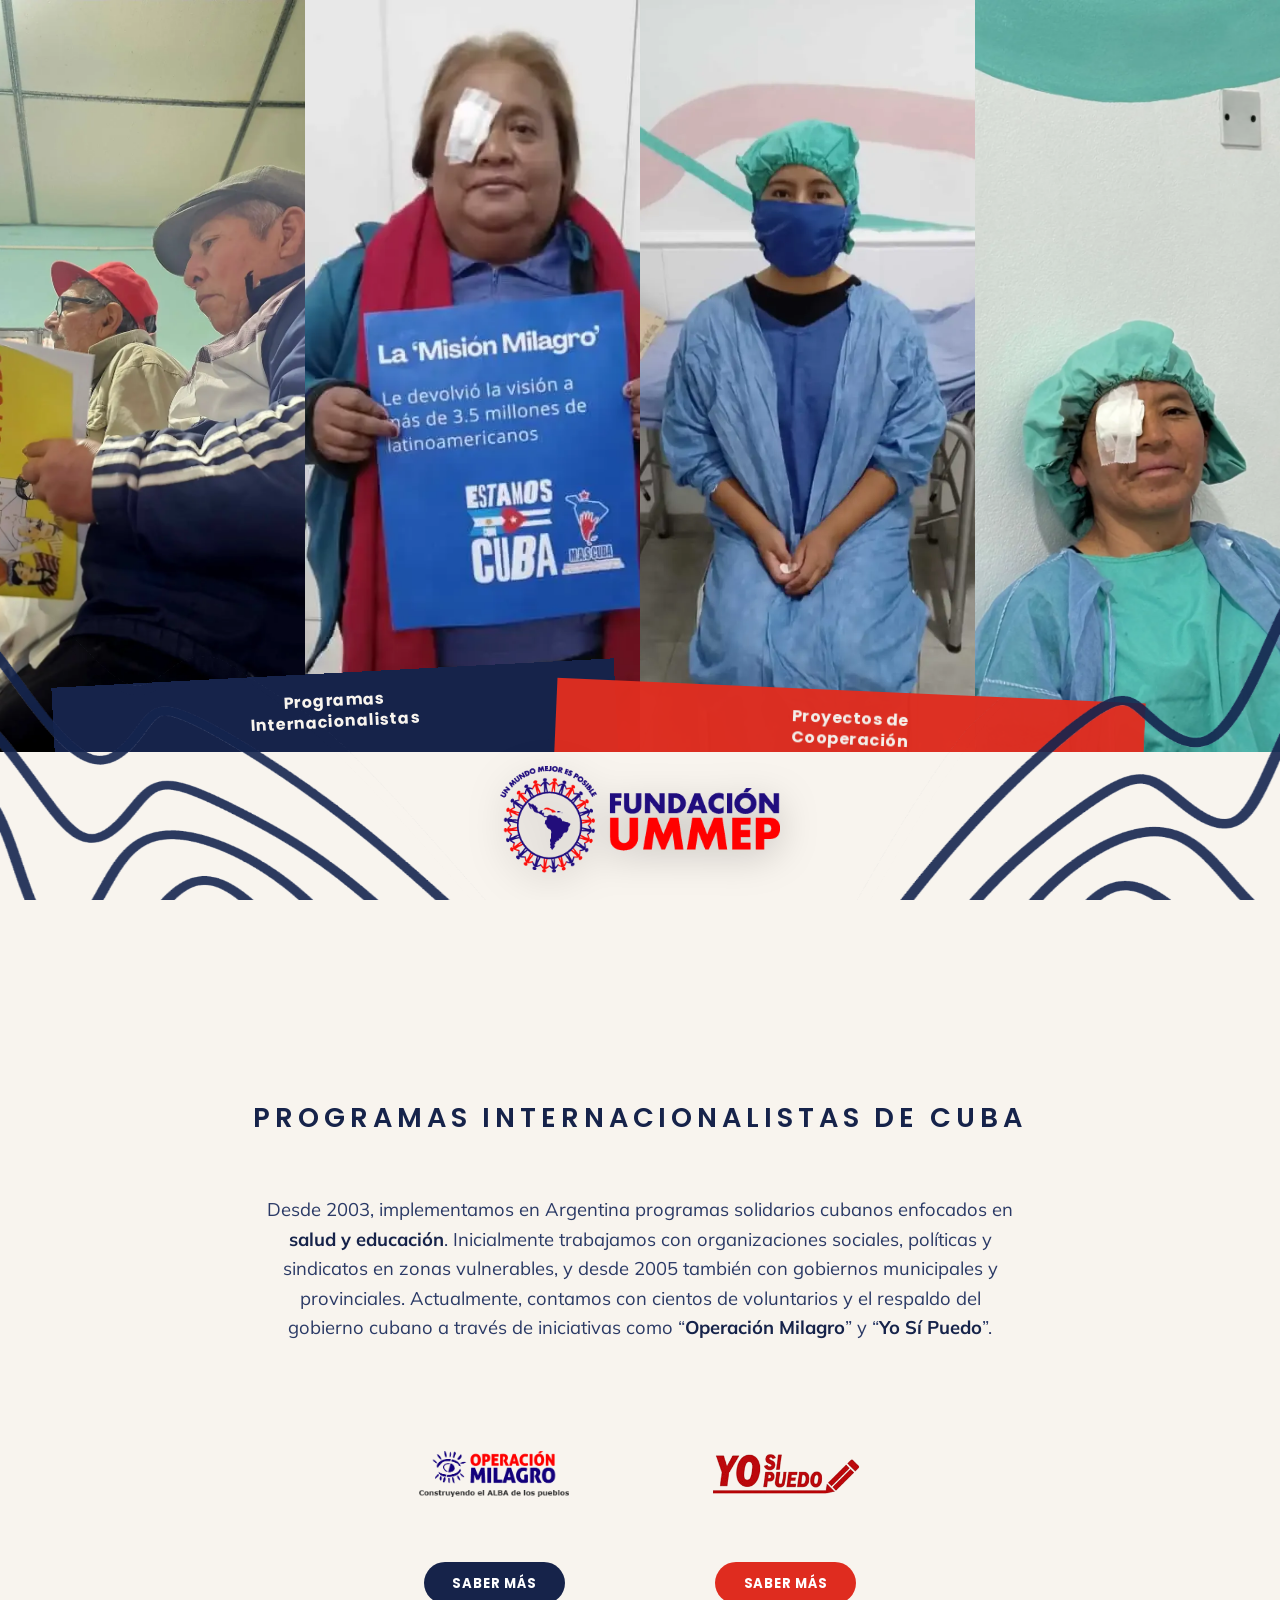
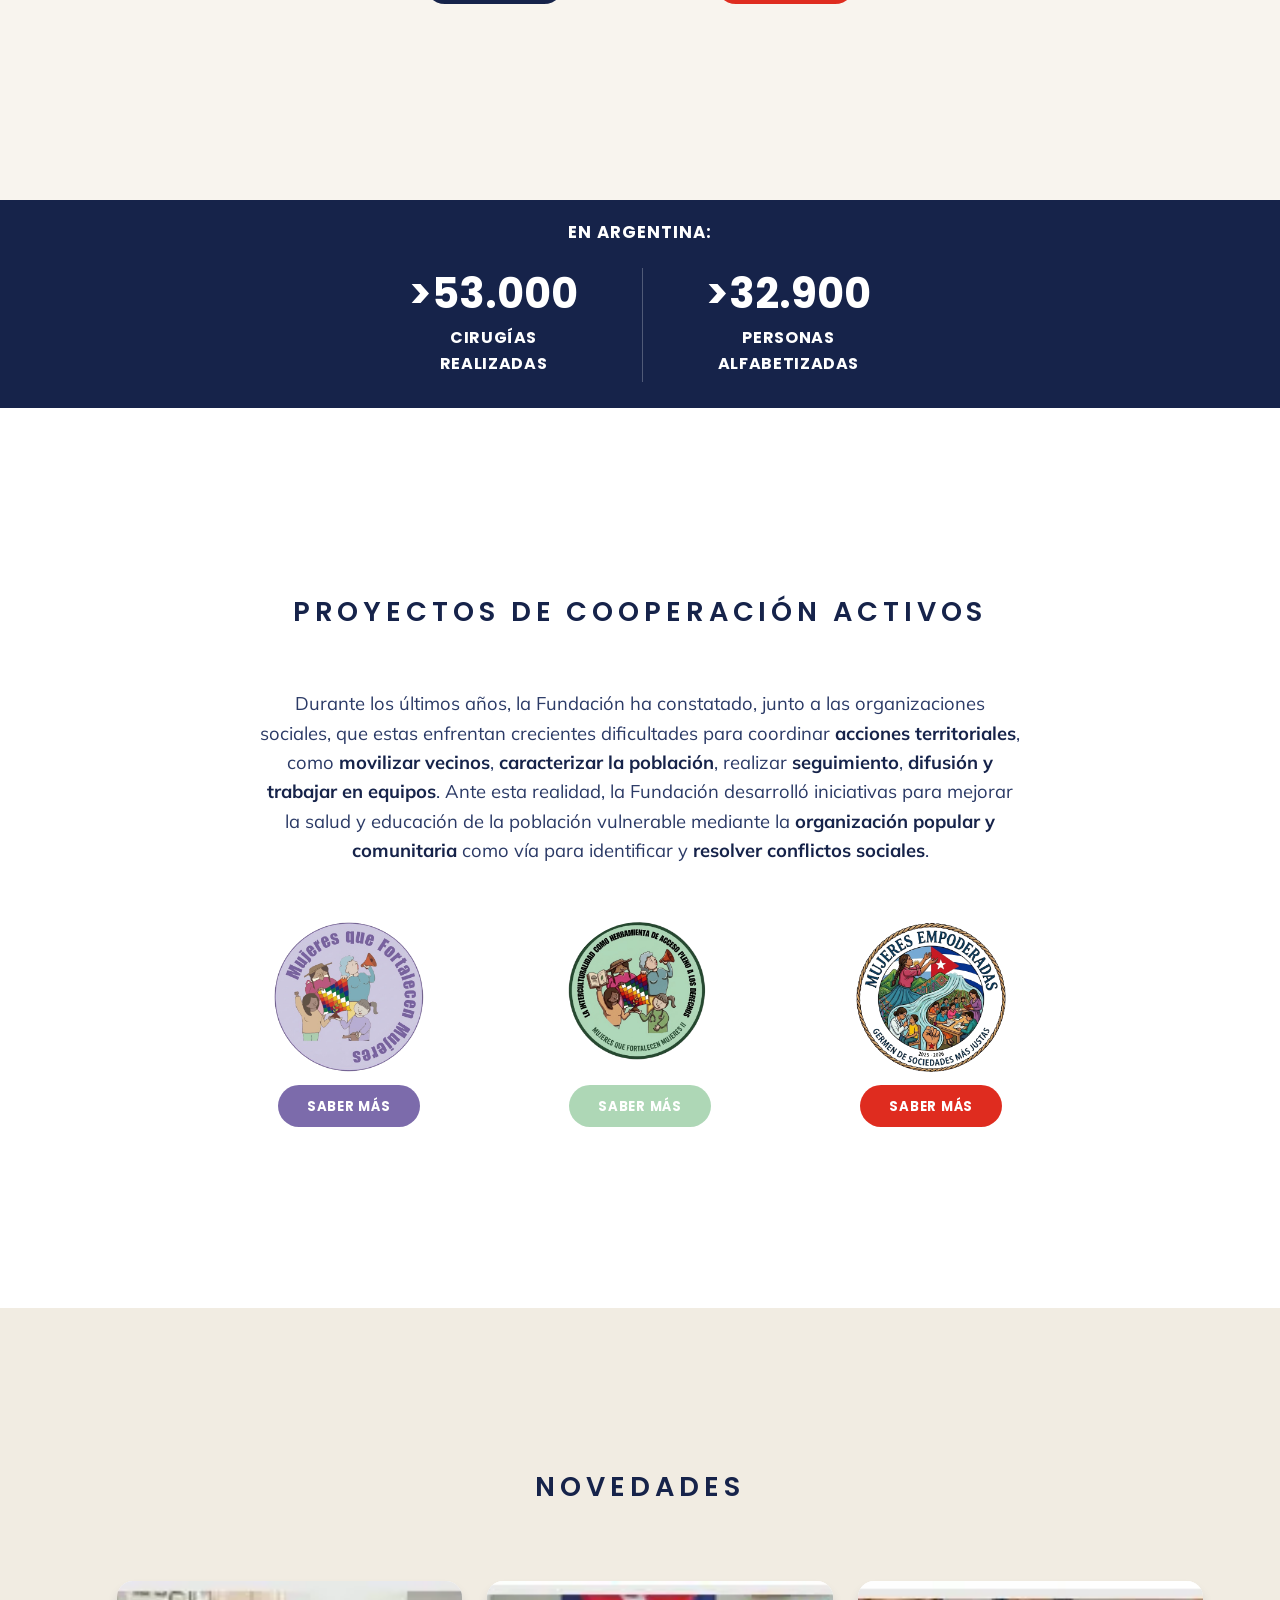
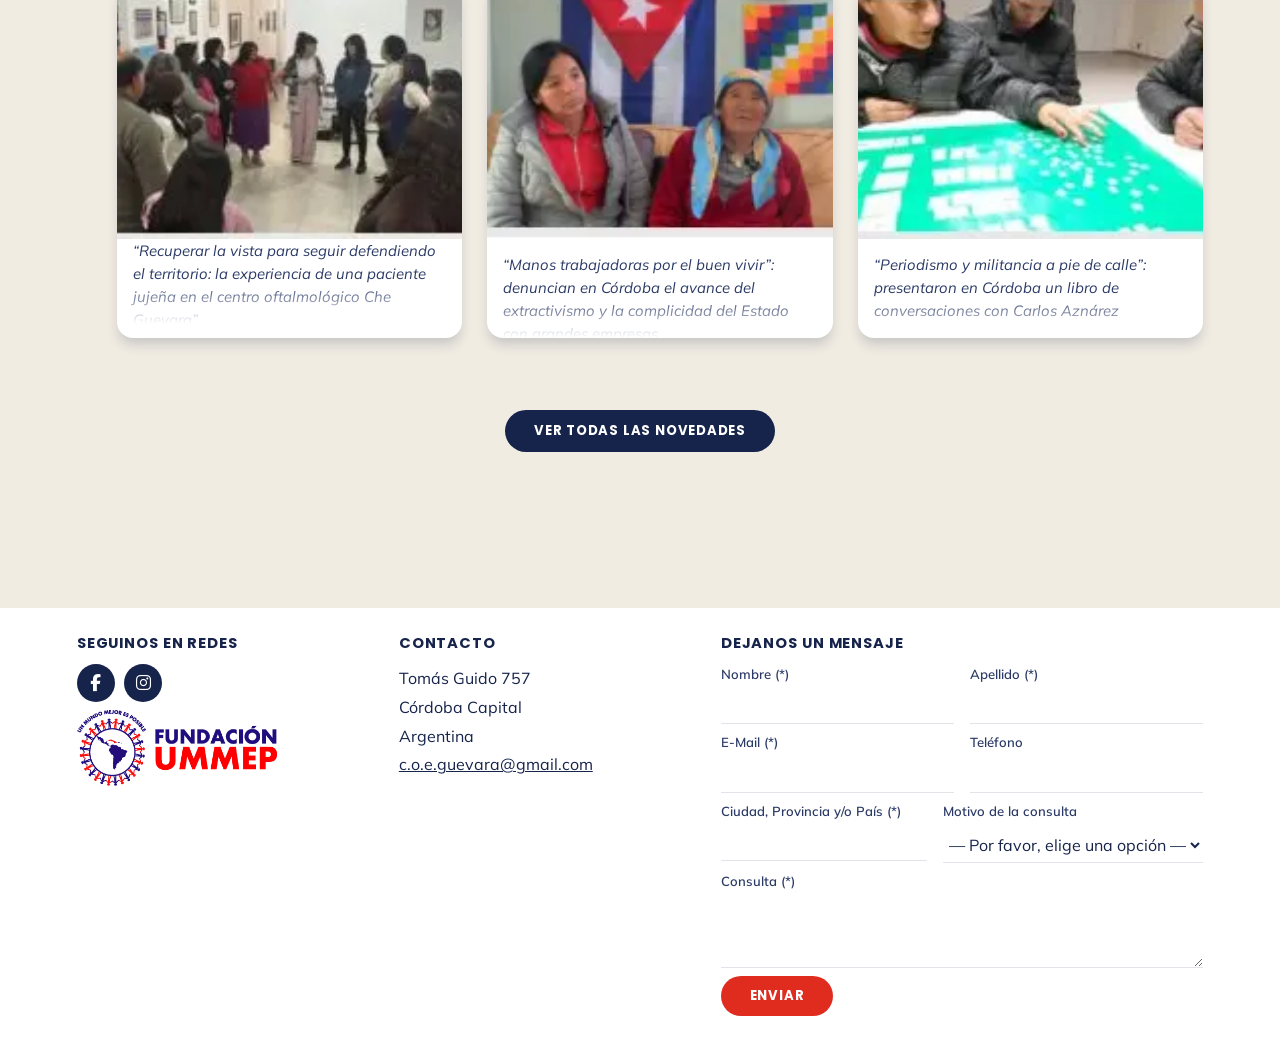
==== commit 62abce26: "Mejora accesibilidad" ====
--- a/index.html
+++ b/index.html
@@ -47,7 +47,7 @@
           >
         </li>
         <li><a href="Novedades.html" data-nav="novedades">Novedades</a></li>
-        <li class="site-nav__sep" role="separator" aria-hidden="true"></li>
+        <li class="site-nav__sep" aria-hidden="true"></li>
         <li>
           <a href="Programas_internacionales.html" data-nav="programas"
             >Programas internacionalistas</a
@@ -60,7 +60,7 @@
             >Proyectos de cooperación</a
           >
         </li>
-        <li class="site-nav__sep" role="separator" aria-hidden="true"></li>
+        <li class="site-nav__sep" aria-hidden="true"></li>
         <li>
           <a href="Recursos_audiovisuales.html" data-nav="recursos"
             >Recursos audiovisuales</a
@@ -98,7 +98,7 @@
             </li>
           </ul>
         </li>
-        <li class="site-nav__sep" role="separator" aria-hidden="true"></li>
+        <li class="site-nav__sep" aria-hidden="true"></li>
         <li><a href="Contacto.html" data-nav="contacto">Contacto</a></li>
       </ul>
       <button
@@ -854,8 +854,8 @@
     <section class="container--5" id="novedades">
       <h2 class="section-title">Novedades</h2>
       <ul class="news-blur-grid">
-        <a href="Novedad.html" class="Novedad_Link">
-          <li class="news-blur-item">
+        <li class="news-blur-item">
+          <a href="Novedad.html" class="Novedad_Link">
             <img
               class="news-blur-img"
               src="imagenes/FOTOS FINALES/Pagina 3 - Novedades/image (1).webp"
@@ -868,8 +868,8 @@
               la experiencia de una paciente jujeña en el centro oftalmológico
               Che Guevara&rdquo;
             </div>
-          </li>
-        </a>
+          </a>
+        </li>
         <li class="news-blur-item">
           <img
             class="news-blur-img"
@@ -918,7 +918,7 @@
               ><i class="fab fa-instagram"></i
             ></a>
           </div>
-          <a href="#inicio">
+          <a href="#inicio" aria-label="Inicio — Fundación UMMEP">
             <div class="footer-logo">
               <img
                 src="imagenes/FOTOS FINALES/fundacion-ummep-h (1).png"
--- a/styles.css
+++ b/styles.css
@@ -39,7 +39,7 @@
   --color-white: #ffffff;
   --color-line: rgba(22, 35, 74, 0.12);
   --color-gold: #e8b14d;
-  --color-muted: rgba(22, 35, 74, 0.55);
+  --color-muted: rgba(22, 35, 74, 0.65);
 
   /* type */
   --font-heading: "Poppins", sans-serif;
@@ -2768,6 +2768,10 @@
 
 .Novedad_Link {
   text-decoration: none;
+  display: flex;
+  flex-direction: column;
+  flex: 1;
+  color: inherit;
 }
 
 /* =========================================================
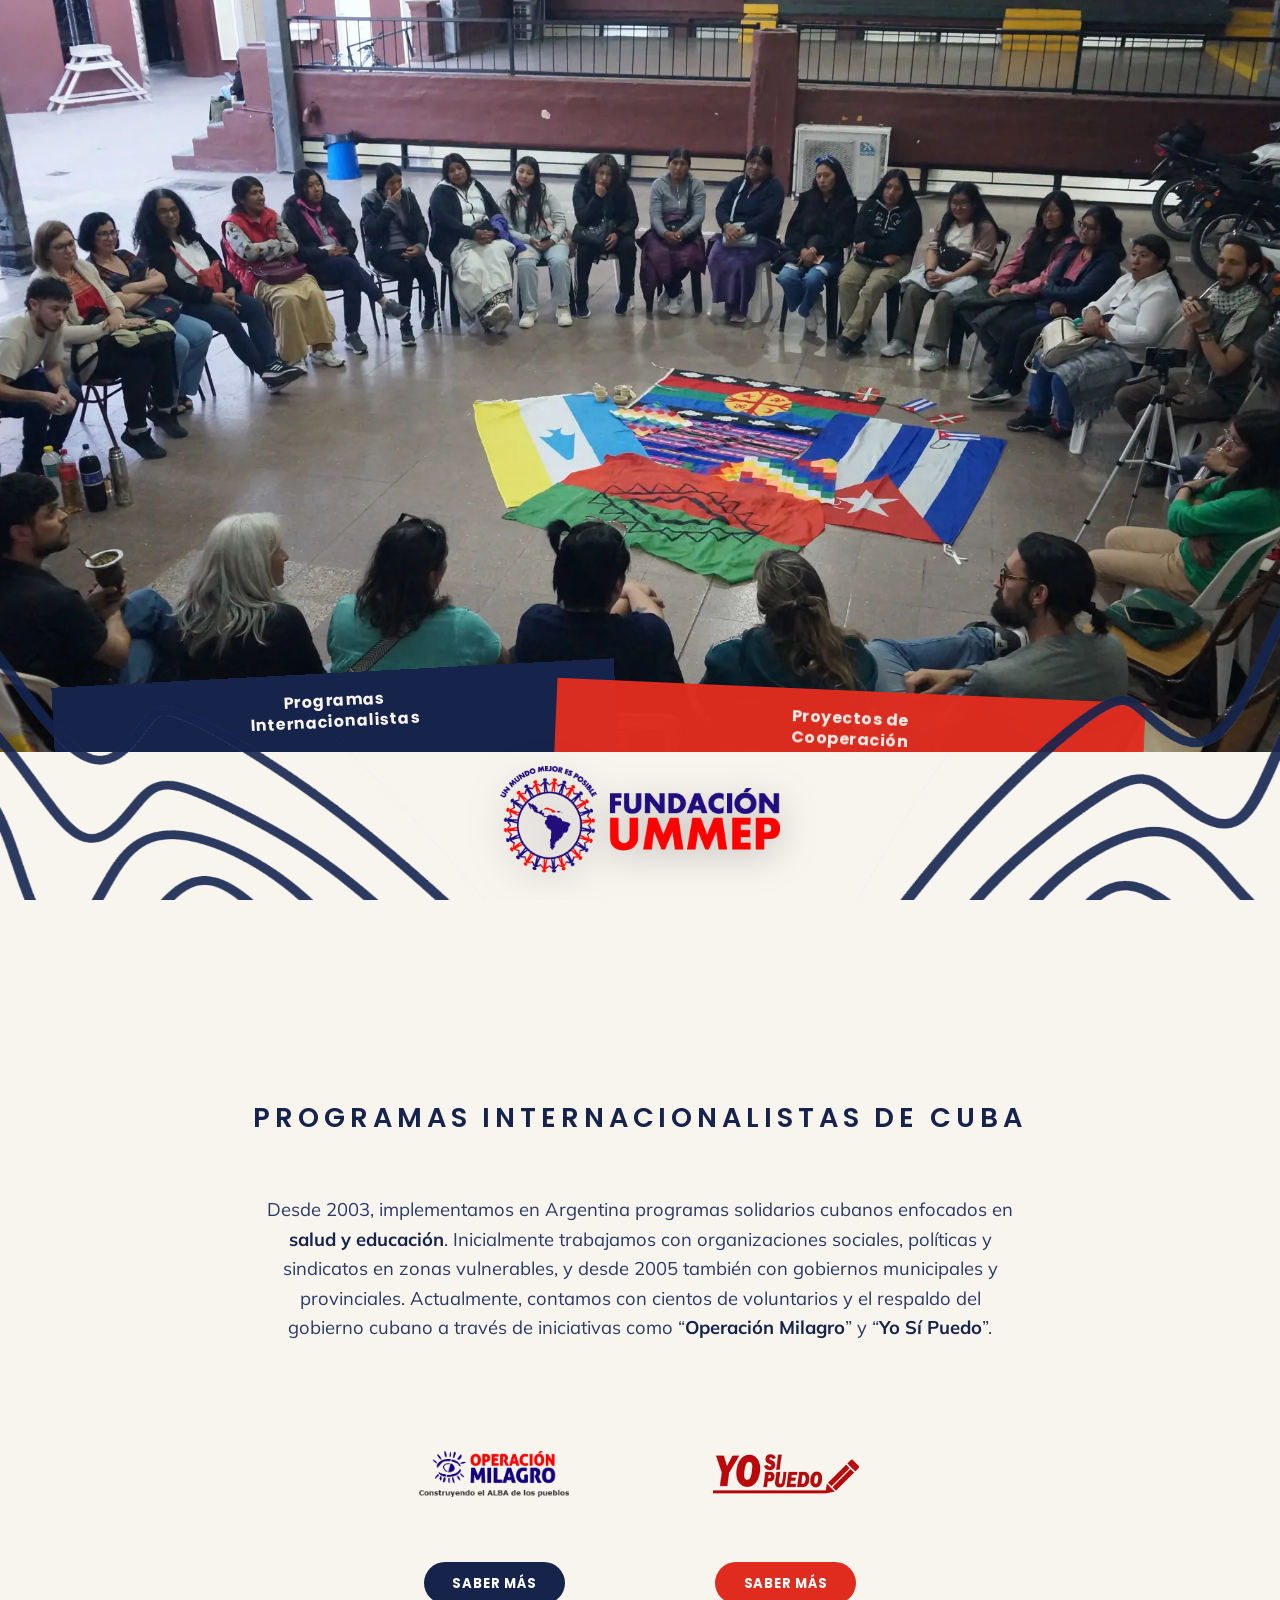
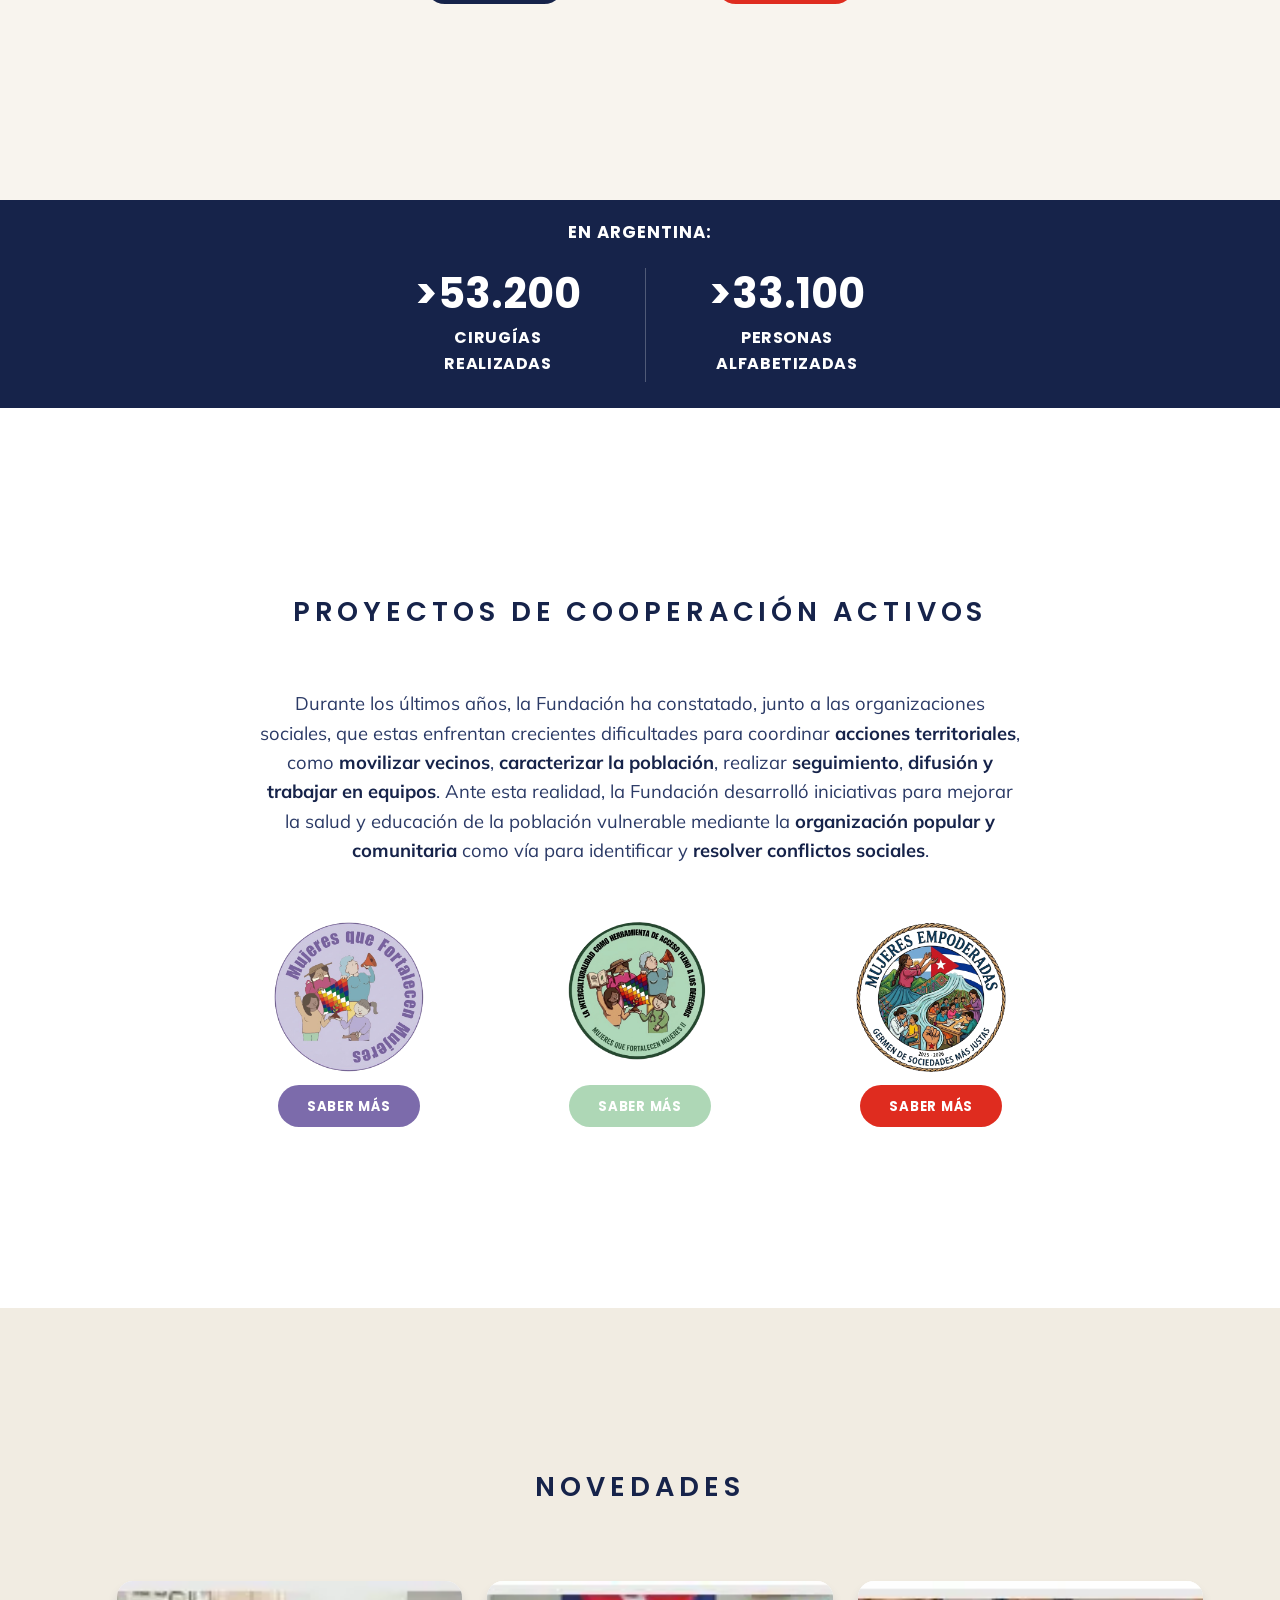
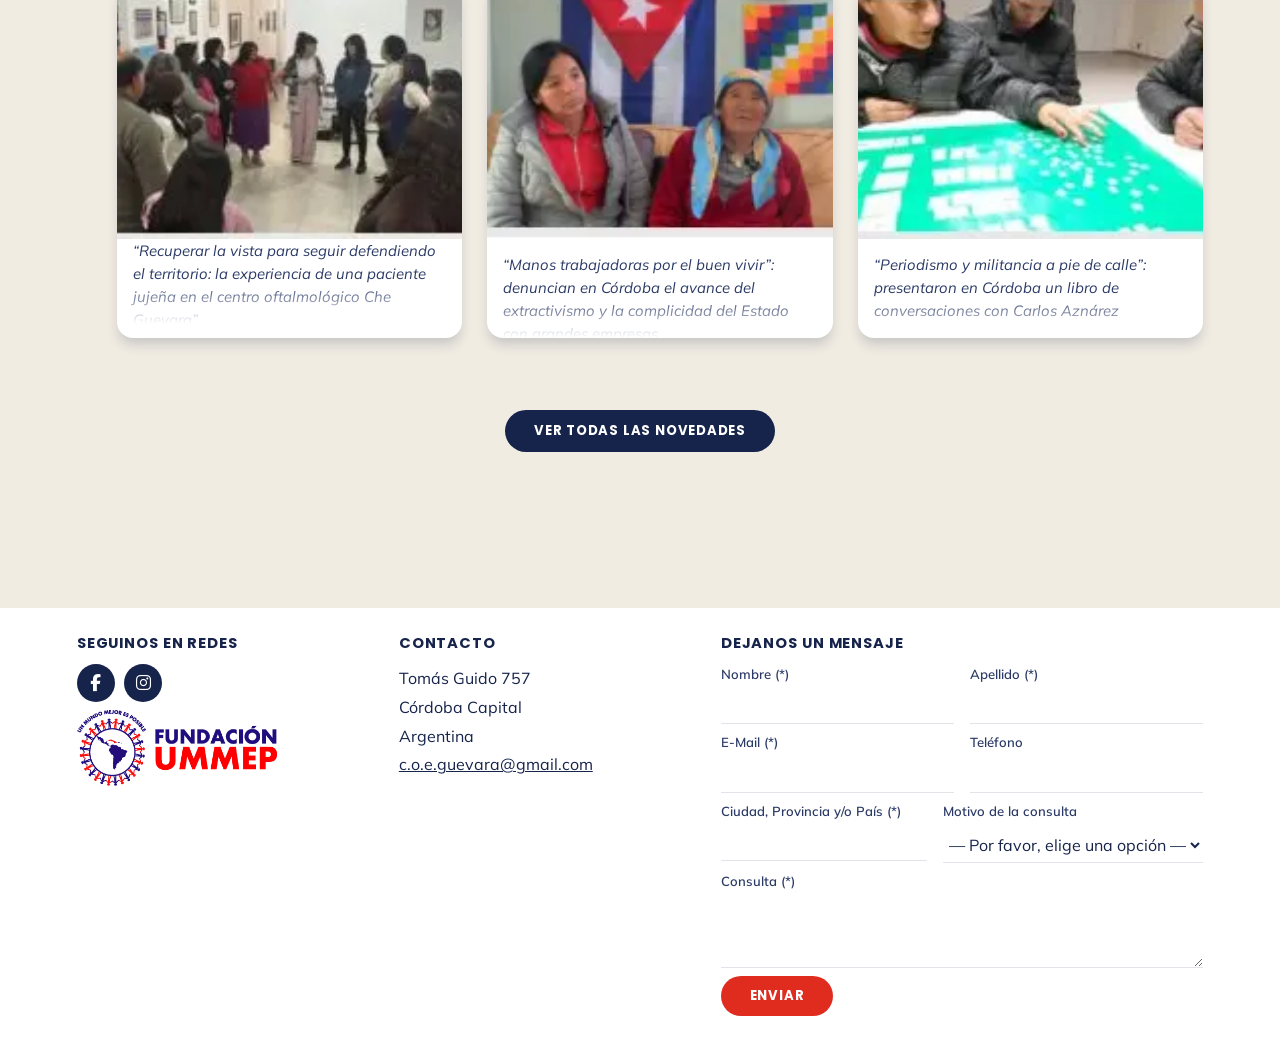
==== commit 34ec081b: "Mejorando rendimiento en cel" ====
--- a/index.html
+++ b/index.html
@@ -5,6 +5,15 @@
     <meta name="viewport" content="width=device-width, initial-scale=1.0" />
     <title>Fundación UMMEP - Un mundo mejor es posible</title>
     <link rel="stylesheet" href="styles.css" />
+    <!-- Preconnect a Google Fonts: el navegador abre la conexión (DNS+TLS)
+         en paralelo apenas lee el <head>, en vez de recién enterarse de que
+         necesita esa fuente cuando ya bajó y parseó todo el CSS (@import). -->
+    <link rel="preconnect" href="https://fonts.googleapis.com" />
+    <link rel="preconnect" href="https://fonts.gstatic.com" crossorigin />
+    <link
+      rel="stylesheet"
+      href="https://fonts.googleapis.com/css2?family=Poppins:wght@500;600;700;800&family=Mulish:wght@400;500;600;700&display=swap"
+    />
     <!-- Font Awesome: se pide la conexión antes (preconnect) y se carga
          sin bloquear el render. El truco media="print" + onload hace que
          el navegador la baje en paralelo con baja prioridad y recién la
@@ -324,7 +333,7 @@
       <div class="hero-mobile-grid" id="hero-mobile-grid" aria-hidden="true">
         <div class="hero-mobile-grid__cell hero-mobile-grid__cell--a">
           <img
-            src="imagenes/FOTOS FINALES/1/Izq.webp"
+            src="imagenes/thumbs/Izq.webp" width="300" height="300"
             fetchpriority="high"
             alt=""
             loading="eager"
@@ -333,279 +342,279 @@
         </div>
         <div class="hero-mobile-grid__cell hero-mobile-grid__cell--b">
           <img
-            src="imagenes/FOTOS FINALES/1/Medio.webp"
-            alt=""
-            loading="eager"
-            decoding="async"
-          />
-        </div>
-        <div class="hero-mobile-grid__cell hero-mobile-grid__cell--a">
-          <img
-            src="imagenes/FOTOS FINALES/1/Der.webp"
-            alt=""
-            loading="eager"
-            decoding="async"
-          />
-        </div>
-        <div class="hero-mobile-grid__cell hero-mobile-grid__cell--b">
-          <img
-            src="imagenes/FOTOS FINALES/Pagina 1 - Principal/2/Izq 1.webp"
-            alt=""
-            loading="eager"
-            decoding="async"
-          />
-        </div>
-        <div class="hero-mobile-grid__cell hero-mobile-grid__cell--a">
-          <img
-            src="imagenes/FOTOS FINALES/Pagina 1 - Principal/2/Izq 2.webp"
-            alt=""
-            loading="eager"
-            decoding="async"
-          />
-        </div>
-        <div class="hero-mobile-grid__cell hero-mobile-grid__cell--b">
-          <img
-            src="imagenes/FOTOS FINALES/Pagina 1 - Principal/2/Der 2.webp"
-            alt=""
-            loading="eager"
-            decoding="async"
-          />
-        </div>
-        <div class="hero-mobile-grid__cell hero-mobile-grid__cell--b">
-          <img
-            src="imagenes/FOTOS FINALES/Pagina 1 - Principal/2/Der 1 .webp"
-            alt=""
-            loading="eager"
-            decoding="async"
-          />
-        </div>
-        <div class="hero-mobile-grid__cell hero-mobile-grid__cell--a">
-          <img
-            src="imagenes/FOTOS FINALES/Pagina 1 - Principal/DSC00774.webp"
-            alt=""
-            loading="eager"
-            decoding="async"
-          />
-        </div>
-        <div class="hero-mobile-grid__cell hero-mobile-grid__cell--b">
-          <img
-            src="imagenes/FOTOS FINALES/Pagina 1 - Principal/IMG_20251024_095757.webp"
-            alt=""
-            loading="eager"
-            decoding="async"
-          />
-        </div>
-        <div class="hero-mobile-grid__cell hero-mobile-grid__cell--a">
-          <img
-            src="imagenes/FOTOS FINALES/Pagina 1 - Principal/IMG_2179.webp"
-            alt=""
-            loading="eager"
-            decoding="async"
-          />
-        </div>
-        <div class="hero-mobile-grid__cell hero-mobile-grid__cell--b">
-          <img
-            src="imagenes/FOTOS FINALES/Pagina 1 - Principal/IMG_2414.webp"
-            alt=""
-            loading="eager"
-            decoding="async"
-          />
-        </div>
-        <div class="hero-mobile-grid__cell hero-mobile-grid__cell--a">
-          <img
-            src="imagenes/FOTOS FINALES/1/Izq.webp"
-            alt=""
-            loading="eager"
-            decoding="async"
-          />
-        </div>
-        <div class="hero-mobile-grid__cell hero-mobile-grid__cell--a">
-          <img
-            src="imagenes/FOTOS FINALES/1/Medio.webp"
-            alt=""
-            loading="eager"
-            decoding="async"
-          />
-        </div>
-        <div class="hero-mobile-grid__cell hero-mobile-grid__cell--b">
-          <img
-            src="imagenes/FOTOS FINALES/1/Der.webp"
-            alt=""
-            loading="eager"
-            decoding="async"
-          />
-        </div>
-        <div class="hero-mobile-grid__cell hero-mobile-grid__cell--a">
-          <img
-            src="imagenes/FOTOS FINALES/Pagina 1 - Principal/2/Izq 1.webp"
-            alt=""
-            loading="eager"
-            decoding="async"
-          />
-        </div>
-        <div class="hero-mobile-grid__cell hero-mobile-grid__cell--b">
-          <img
-            src="imagenes/FOTOS FINALES/Pagina 1 - Principal/2/Izq 2.webp"
-            alt=""
-            loading="eager"
-            decoding="async"
-          />
-        </div>
-        <div class="hero-mobile-grid__cell hero-mobile-grid__cell--a">
-          <img
-            src="imagenes/FOTOS FINALES/Pagina 1 - Principal/2/Der 2.webp"
-            alt=""
-            loading="eager"
-            decoding="async"
-          />
-        </div>
-        <div class="hero-mobile-grid__cell hero-mobile-grid__cell--b">
-          <img
-            src="imagenes/FOTOS FINALES/Pagina 1 - Principal/2/Der 1 .webp"
-            alt=""
-            loading="eager"
-            decoding="async"
-          />
-        </div>
-        <div class="hero-mobile-grid__cell hero-mobile-grid__cell--b">
-          <img
-            src="imagenes/FOTOS FINALES/Pagina 1 - Principal/DSC00774.webp"
-            alt=""
-            loading="eager"
-            decoding="async"
-          />
-        </div>
-        <div class="hero-mobile-grid__cell hero-mobile-grid__cell--a">
-          <img
-            src="imagenes/FOTOS FINALES/Pagina 1 - Principal/IMG_20251024_095757.webp"
-            alt=""
-            loading="eager"
-            decoding="async"
-          />
-        </div>
-        <div class="hero-mobile-grid__cell hero-mobile-grid__cell--b">
-          <img
-            src="imagenes/FOTOS FINALES/Pagina 1 - Principal/IMG_2179.webp"
-            alt=""
-            loading="eager"
-            decoding="async"
-          />
-        </div>
-        <div class="hero-mobile-grid__cell hero-mobile-grid__cell--a">
-          <img
-            src="imagenes/FOTOS FINALES/Pagina 1 - Principal/IMG_2414.webp"
-            alt=""
-            loading="eager"
-            decoding="async"
-          />
-        </div>
-        <div class="hero-mobile-grid__cell hero-mobile-grid__cell--b">
-          <img
-            src="imagenes/FOTOS FINALES/1/Izq.webp"
-            alt=""
-            loading="eager"
-            decoding="async"
-          />
-        </div>
-        <div class="hero-mobile-grid__cell hero-mobile-grid__cell--a">
-          <img
-            src="imagenes/FOTOS FINALES/1/Medio.webp"
-            alt=""
-            loading="eager"
-            decoding="async"
-          />
-        </div>
-        <div class="hero-mobile-grid__cell hero-mobile-grid__cell--a">
-          <img
-            src="imagenes/FOTOS FINALES/1/Der.webp"
-            alt=""
-            loading="eager"
-            decoding="async"
-          />
-        </div>
-        <div class="hero-mobile-grid__cell hero-mobile-grid__cell--b">
-          <img
-            src="imagenes/FOTOS FINALES/Pagina 1 - Principal/2/Izq 1.webp"
-            alt=""
-            loading="eager"
-            decoding="async"
-          />
-        </div>
-        <div class="hero-mobile-grid__cell hero-mobile-grid__cell--a">
-          <img
-            src="imagenes/FOTOS FINALES/Pagina 1 - Principal/2/Izq 2.webp"
-            alt=""
-            loading="eager"
-            decoding="async"
-          />
-        </div>
-        <div class="hero-mobile-grid__cell hero-mobile-grid__cell--b">
-          <img
-            src="imagenes/FOTOS FINALES/Pagina 1 - Principal/2/Der 2.webp"
-            alt=""
-            loading="eager"
-            decoding="async"
-          />
-        </div>
-        <div class="hero-mobile-grid__cell hero-mobile-grid__cell--a">
-          <img
-            src="imagenes/FOTOS FINALES/Pagina 1 - Principal/2/Der 1 .webp"
-            alt=""
-            loading="eager"
-            decoding="async"
-          />
-        </div>
-        <div class="hero-mobile-grid__cell hero-mobile-grid__cell--b">
-          <img
-            src="imagenes/FOTOS FINALES/Pagina 1 - Principal/DSC00774.webp"
-            alt=""
-            loading="eager"
-            decoding="async"
-          />
-        </div>
-        <div class="hero-mobile-grid__cell hero-mobile-grid__cell--b">
-          <img
-            src="imagenes/FOTOS FINALES/Pagina 1 - Principal/IMG_20251024_095757.webp"
-            alt=""
-            loading="eager"
-            decoding="async"
-          />
-        </div>
-        <div class="hero-mobile-grid__cell hero-mobile-grid__cell--a">
-          <img
-            src="imagenes/FOTOS FINALES/Pagina 1 - Principal/IMG_2179.webp"
-            alt=""
-            loading="eager"
-            decoding="async"
-          />
-        </div>
-        <div class="hero-mobile-grid__cell hero-mobile-grid__cell--b">
-          <img
-            src="imagenes/FOTOS FINALES/Pagina 1 - Principal/IMG_2414.webp"
-            alt=""
-            loading="eager"
-            decoding="async"
-          />
-        </div>
-        <div class="hero-mobile-grid__cell hero-mobile-grid__cell--a">
-          <img
-            src="imagenes/FOTOS FINALES/1/Izq.webp"
-            alt=""
-            loading="eager"
-            decoding="async"
-          />
-        </div>
-        <div class="hero-mobile-grid__cell hero-mobile-grid__cell--b">
-          <img
-            src="imagenes/FOTOS FINALES/1/Medio.webp"
-            alt=""
-            loading="eager"
-            decoding="async"
-          />
-        </div>
-        <div class="hero-mobile-grid__cell hero-mobile-grid__cell--a">
-          <img
-            src="imagenes/FOTOS FINALES/1/Der.webp"
+            src="imagenes/thumbs/Medio.webp" width="300" height="300"
+            alt=""
+            loading="eager"
+            decoding="async"
+          />
+        </div>
+        <div class="hero-mobile-grid__cell hero-mobile-grid__cell--a">
+          <img
+            src="imagenes/thumbs/Der.webp" width="300" height="300"
+            alt=""
+            loading="eager"
+            decoding="async"
+          />
+        </div>
+        <div class="hero-mobile-grid__cell hero-mobile-grid__cell--b">
+          <img
+            src="imagenes/thumbs/Izq_1.webp" width="300" height="300"
+            alt=""
+            loading="eager"
+            decoding="async"
+          />
+        </div>
+        <div class="hero-mobile-grid__cell hero-mobile-grid__cell--a">
+          <img
+            src="imagenes/thumbs/Izq_2.webp" width="300" height="300"
+            alt=""
+            loading="eager"
+            decoding="async"
+          />
+        </div>
+        <div class="hero-mobile-grid__cell hero-mobile-grid__cell--b">
+          <img
+            src="imagenes/thumbs/Der_2.webp" width="300" height="300"
+            alt=""
+            loading="eager"
+            decoding="async"
+          />
+        </div>
+        <div class="hero-mobile-grid__cell hero-mobile-grid__cell--b">
+          <img
+            src="imagenes/thumbs/Der_1_.webp" width="300" height="300"
+            alt=""
+            loading="eager"
+            decoding="async"
+          />
+        </div>
+        <div class="hero-mobile-grid__cell hero-mobile-grid__cell--a">
+          <img
+            src="imagenes/thumbs/DSC00774.webp" width="300" height="300"
+            alt=""
+            loading="eager"
+            decoding="async"
+          />
+        </div>
+        <div class="hero-mobile-grid__cell hero-mobile-grid__cell--b">
+          <img
+            src="imagenes/thumbs/IMG_20251024_095757.webp" width="300" height="300"
+            alt=""
+            loading="eager"
+            decoding="async"
+          />
+        </div>
+        <div class="hero-mobile-grid__cell hero-mobile-grid__cell--a">
+          <img
+            src="imagenes/thumbs/IMG_2179.webp" width="300" height="300"
+            alt=""
+            loading="eager"
+            decoding="async"
+          />
+        </div>
+        <div class="hero-mobile-grid__cell hero-mobile-grid__cell--b">
+          <img
+            src="imagenes/thumbs/IMG_2414.webp" width="300" height="300"
+            alt=""
+            loading="eager"
+            decoding="async"
+          />
+        </div>
+        <div class="hero-mobile-grid__cell hero-mobile-grid__cell--a">
+          <img
+            src="imagenes/thumbs/Izq.webp" width="300" height="300"
+            alt=""
+            loading="eager"
+            decoding="async"
+          />
+        </div>
+        <div class="hero-mobile-grid__cell hero-mobile-grid__cell--a">
+          <img
+            src="imagenes/thumbs/Medio.webp" width="300" height="300"
+            alt=""
+            loading="eager"
+            decoding="async"
+          />
+        </div>
+        <div class="hero-mobile-grid__cell hero-mobile-grid__cell--b">
+          <img
+            src="imagenes/thumbs/Der.webp" width="300" height="300"
+            alt=""
+            loading="eager"
+            decoding="async"
+          />
+        </div>
+        <div class="hero-mobile-grid__cell hero-mobile-grid__cell--a">
+          <img
+            src="imagenes/thumbs/Izq_1.webp" width="300" height="300"
+            alt=""
+            loading="eager"
+            decoding="async"
+          />
+        </div>
+        <div class="hero-mobile-grid__cell hero-mobile-grid__cell--b">
+          <img
+            src="imagenes/thumbs/Izq_2.webp" width="300" height="300"
+            alt=""
+            loading="eager"
+            decoding="async"
+          />
+        </div>
+        <div class="hero-mobile-grid__cell hero-mobile-grid__cell--a">
+          <img
+            src="imagenes/thumbs/Der_2.webp" width="300" height="300"
+            alt=""
+            loading="eager"
+            decoding="async"
+          />
+        </div>
+        <div class="hero-mobile-grid__cell hero-mobile-grid__cell--b">
+          <img
+            src="imagenes/thumbs/Der_1_.webp" width="300" height="300"
+            alt=""
+            loading="eager"
+            decoding="async"
+          />
+        </div>
+        <div class="hero-mobile-grid__cell hero-mobile-grid__cell--b">
+          <img
+            src="imagenes/thumbs/DSC00774.webp" width="300" height="300"
+            alt=""
+            loading="eager"
+            decoding="async"
+          />
+        </div>
+        <div class="hero-mobile-grid__cell hero-mobile-grid__cell--a">
+          <img
+            src="imagenes/thumbs/IMG_20251024_095757.webp" width="300" height="300"
+            alt=""
+            loading="eager"
+            decoding="async"
+          />
+        </div>
+        <div class="hero-mobile-grid__cell hero-mobile-grid__cell--b">
+          <img
+            src="imagenes/thumbs/IMG_2179.webp" width="300" height="300"
+            alt=""
+            loading="eager"
+            decoding="async"
+          />
+        </div>
+        <div class="hero-mobile-grid__cell hero-mobile-grid__cell--a">
+          <img
+            src="imagenes/thumbs/IMG_2414.webp" width="300" height="300"
+            alt=""
+            loading="eager"
+            decoding="async"
+          />
+        </div>
+        <div class="hero-mobile-grid__cell hero-mobile-grid__cell--b">
+          <img
+            src="imagenes/thumbs/Izq.webp" width="300" height="300"
+            alt=""
+            loading="eager"
+            decoding="async"
+          />
+        </div>
+        <div class="hero-mobile-grid__cell hero-mobile-grid__cell--a">
+          <img
+            src="imagenes/thumbs/Medio.webp" width="300" height="300"
+            alt=""
+            loading="eager"
+            decoding="async"
+          />
+        </div>
+        <div class="hero-mobile-grid__cell hero-mobile-grid__cell--a">
+          <img
+            src="imagenes/thumbs/Der.webp" width="300" height="300"
+            alt=""
+            loading="eager"
+            decoding="async"
+          />
+        </div>
+        <div class="hero-mobile-grid__cell hero-mobile-grid__cell--b">
+          <img
+            src="imagenes/thumbs/Izq_1.webp" width="300" height="300"
+            alt=""
+            loading="eager"
+            decoding="async"
+          />
+        </div>
+        <div class="hero-mobile-grid__cell hero-mobile-grid__cell--a">
+          <img
+            src="imagenes/thumbs/Izq_2.webp" width="300" height="300"
+            alt=""
+            loading="eager"
+            decoding="async"
+          />
+        </div>
+        <div class="hero-mobile-grid__cell hero-mobile-grid__cell--b">
+          <img
+            src="imagenes/thumbs/Der_2.webp" width="300" height="300"
+            alt=""
+            loading="eager"
+            decoding="async"
+          />
+        </div>
+        <div class="hero-mobile-grid__cell hero-mobile-grid__cell--a">
+          <img
+            src="imagenes/thumbs/Der_1_.webp" width="300" height="300"
+            alt=""
+            loading="eager"
+            decoding="async"
+          />
+        </div>
+        <div class="hero-mobile-grid__cell hero-mobile-grid__cell--b">
+          <img
+            src="imagenes/thumbs/DSC00774.webp" width="300" height="300"
+            alt=""
+            loading="eager"
+            decoding="async"
+          />
+        </div>
+        <div class="hero-mobile-grid__cell hero-mobile-grid__cell--b">
+          <img
+            src="imagenes/thumbs/IMG_20251024_095757.webp" width="300" height="300"
+            alt=""
+            loading="eager"
+            decoding="async"
+          />
+        </div>
+        <div class="hero-mobile-grid__cell hero-mobile-grid__cell--a">
+          <img
+            src="imagenes/thumbs/IMG_2179.webp" width="300" height="300"
+            alt=""
+            loading="eager"
+            decoding="async"
+          />
+        </div>
+        <div class="hero-mobile-grid__cell hero-mobile-grid__cell--b">
+          <img
+            src="imagenes/thumbs/IMG_2414.webp" width="300" height="300"
+            alt=""
+            loading="eager"
+            decoding="async"
+          />
+        </div>
+        <div class="hero-mobile-grid__cell hero-mobile-grid__cell--a">
+          <img
+            src="imagenes/thumbs/Izq.webp" width="300" height="300"
+            alt=""
+            loading="eager"
+            decoding="async"
+          />
+        </div>
+        <div class="hero-mobile-grid__cell hero-mobile-grid__cell--b">
+          <img
+            src="imagenes/thumbs/Medio.webp" width="300" height="300"
+            alt=""
+            loading="eager"
+            decoding="async"
+          />
+        </div>
+        <div class="hero-mobile-grid__cell hero-mobile-grid__cell--a">
+          <img
+            src="imagenes/thumbs/Der.webp" width="300" height="300"
             alt=""
             loading="eager"
             decoding="async"
--- a/styles.css
+++ b/styles.css
@@ -20,7 +20,9 @@
    poder revisar el resultado visualmente podría romper esos layouts.
    ======================================================= */
 
-@import url("https://fonts.googleapis.com/css2?family=Poppins:wght@500;600;700;800&family=Mulish:wght@400;500;600;700&display=swap");
+/* La fuente se movió al <head> del HTML (con preconnect + link) para que el
+   navegador la descubra apenas empieza a parsear la página, en vez de recién
+   descubrirla después de bajar y parsear todo este CSS. Ver index.html. */
 
 /* -------------------------------------------------------
    1. Tokens
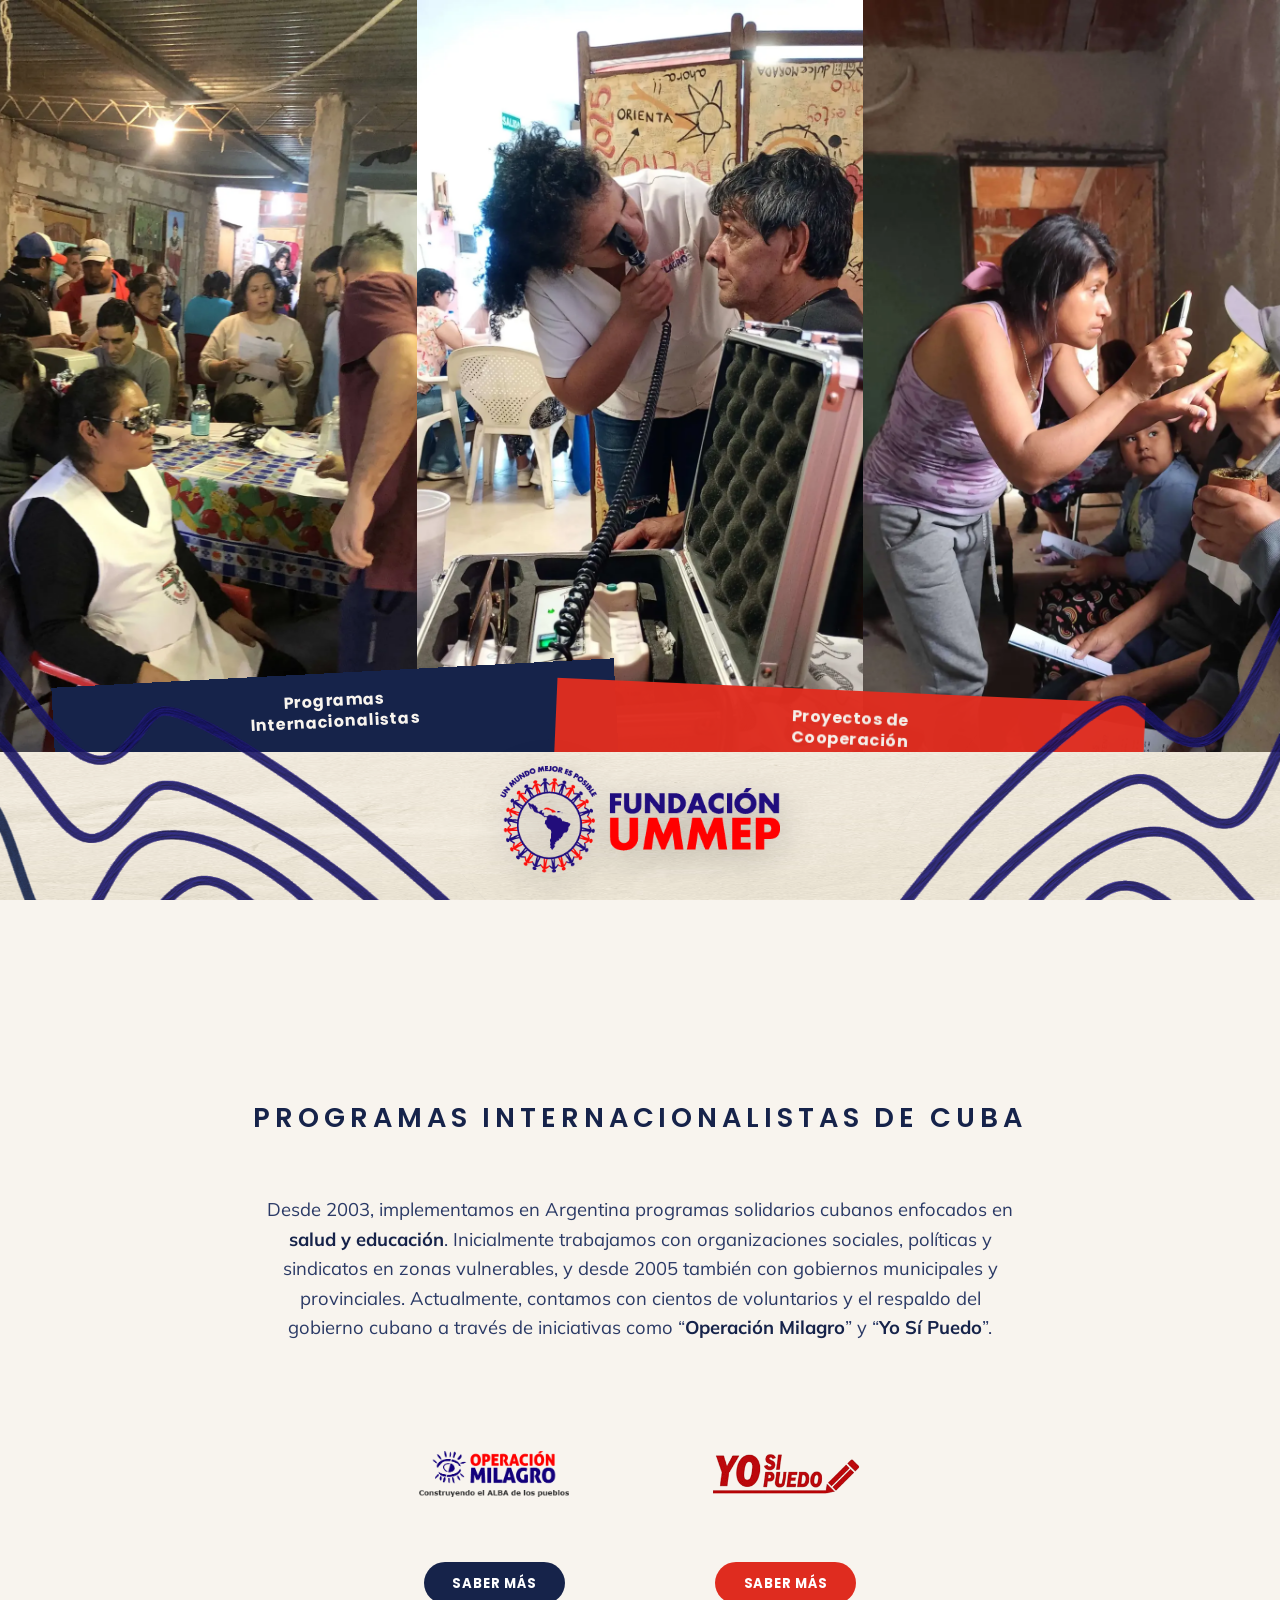
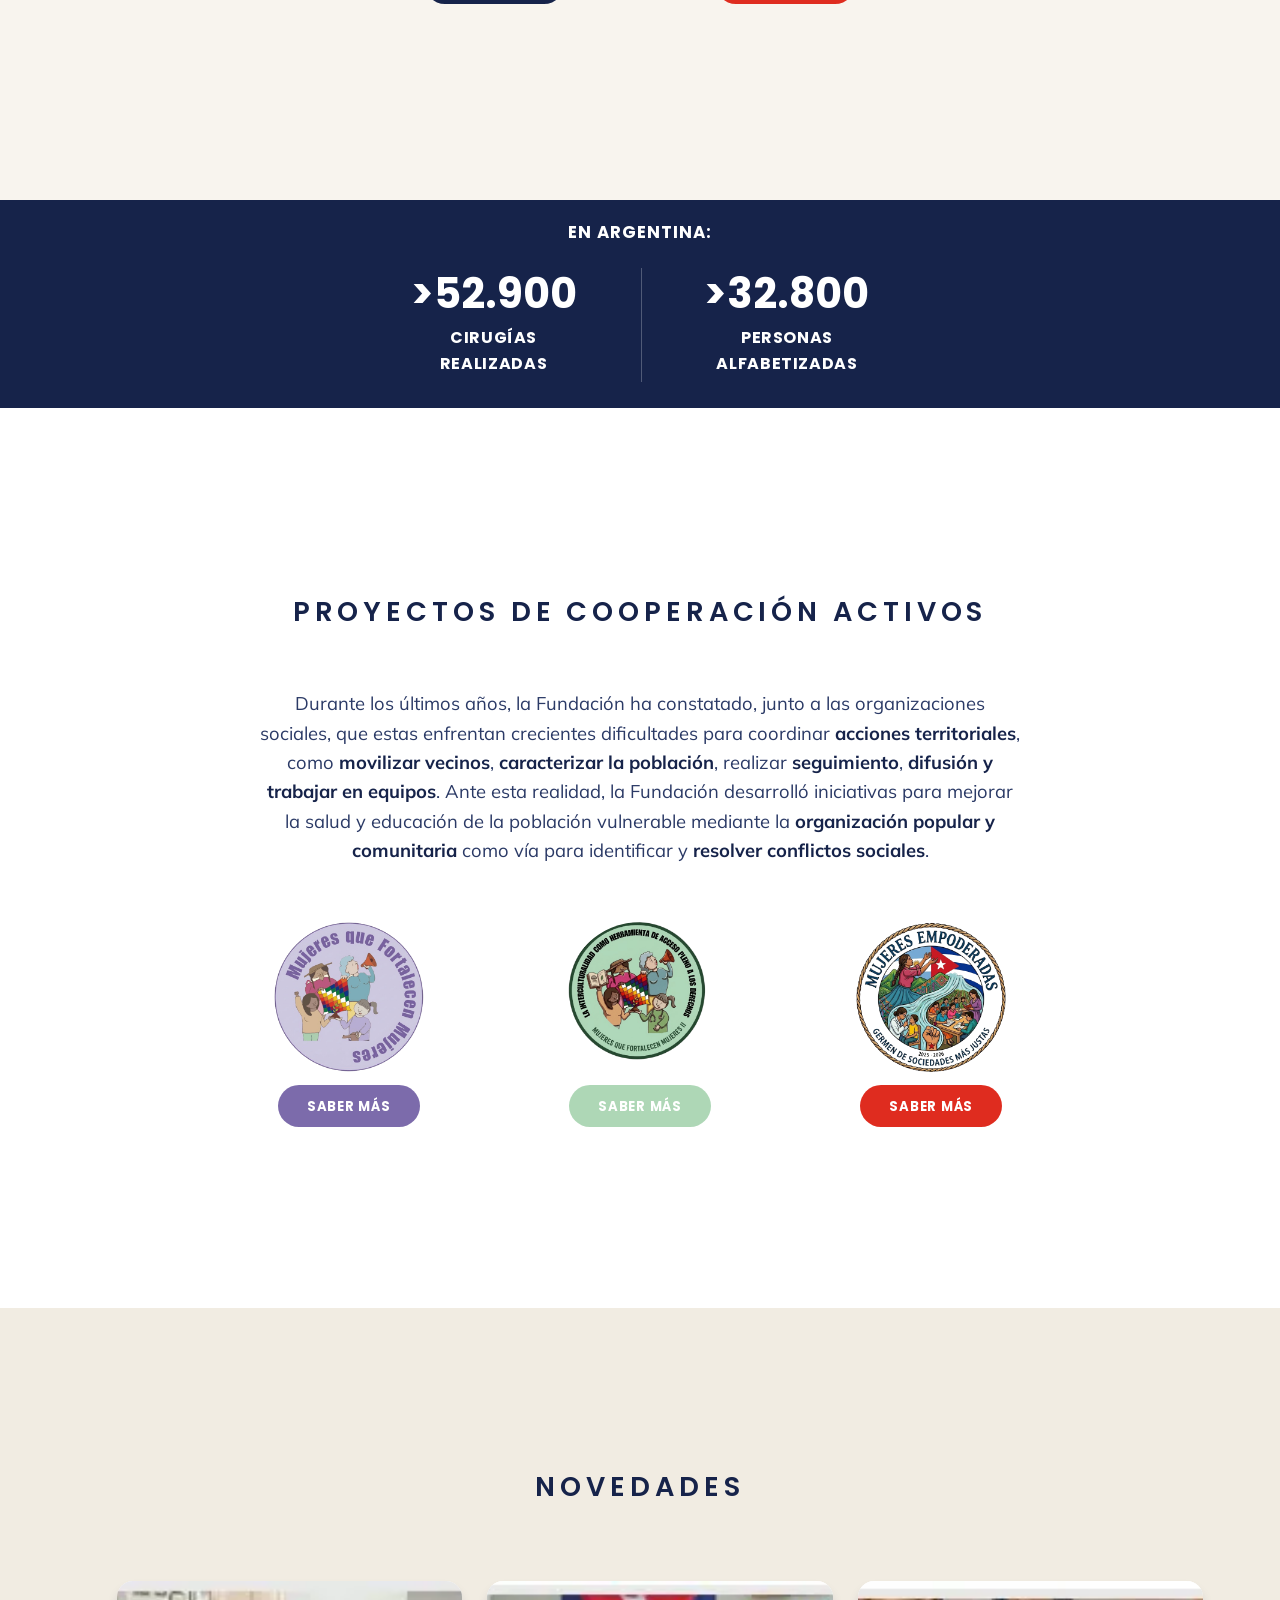
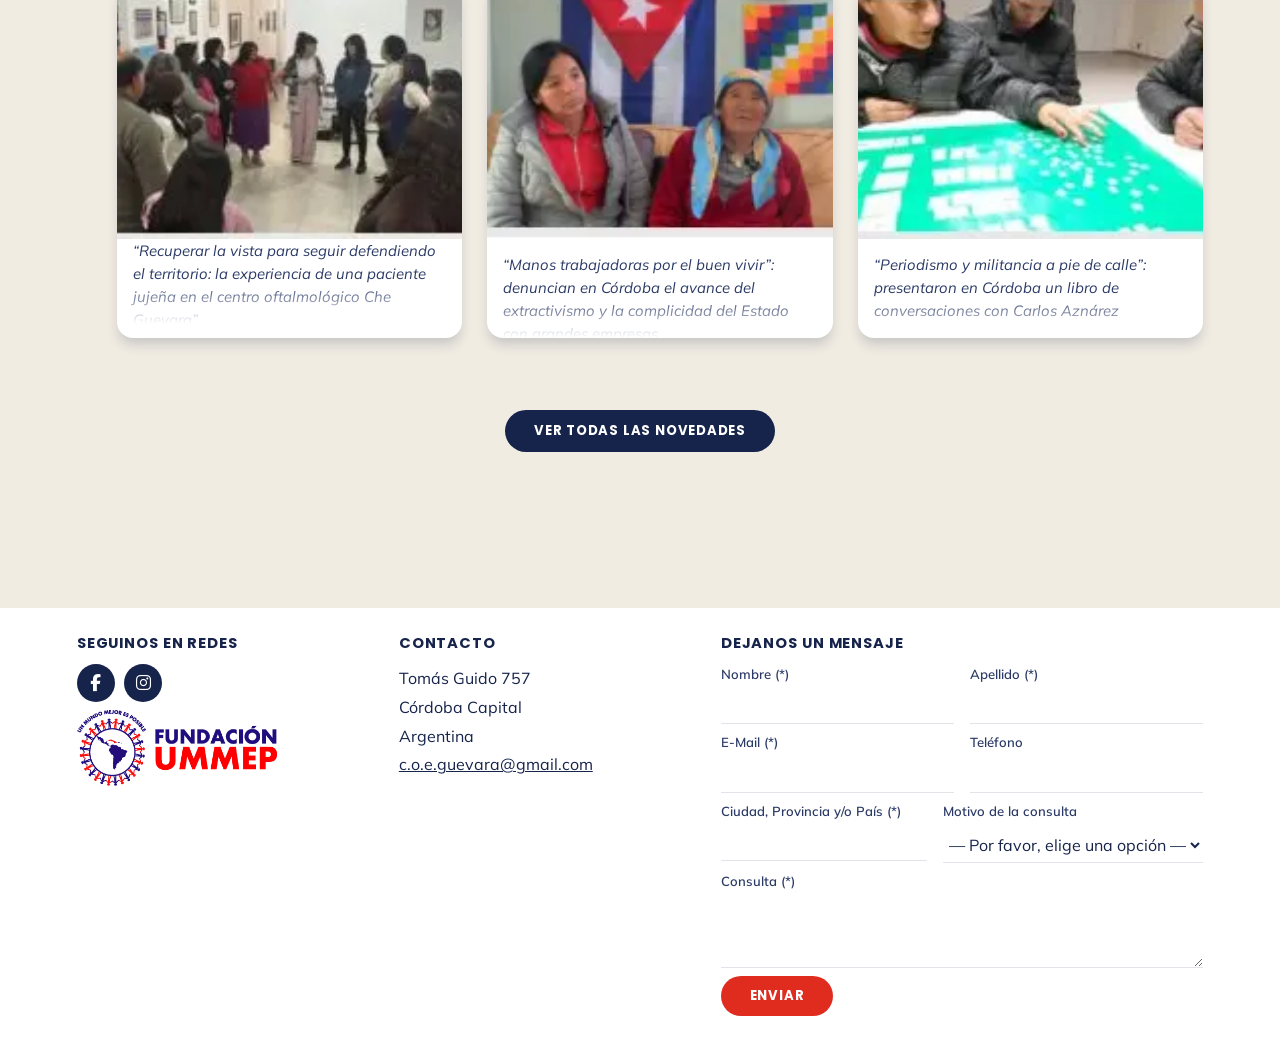
==== commit 3b79127a: "Last update 12/8" ====
--- a/index.html
+++ b/index.html
@@ -306,7 +306,24 @@
             preserveAspectRatio="none"
             aria-hidden="true"
           >
-            <path d="M0 0L900 0L900 601L0 601Z" fill="#f8f4ee" />
+            <defs>
+              <pattern
+                id="hero-wave-front-texture"
+                patternUnits="userSpaceOnUse"
+                width="900"
+                height="600"
+              >
+                <image
+                  href="imagenes/FOTOS FINALES/posterstock.png"
+                  x="0"
+                  y="0"
+                  width="900"
+                  height="600"
+                  preserveAspectRatio="xMidYMid slice"
+                />
+              </pattern>
+            </defs>
+            <path d="M0 0L900 0L900 601L0 601Z" fill="url(#hero-wave-front-texture)" />
           </svg>
         </div>
 
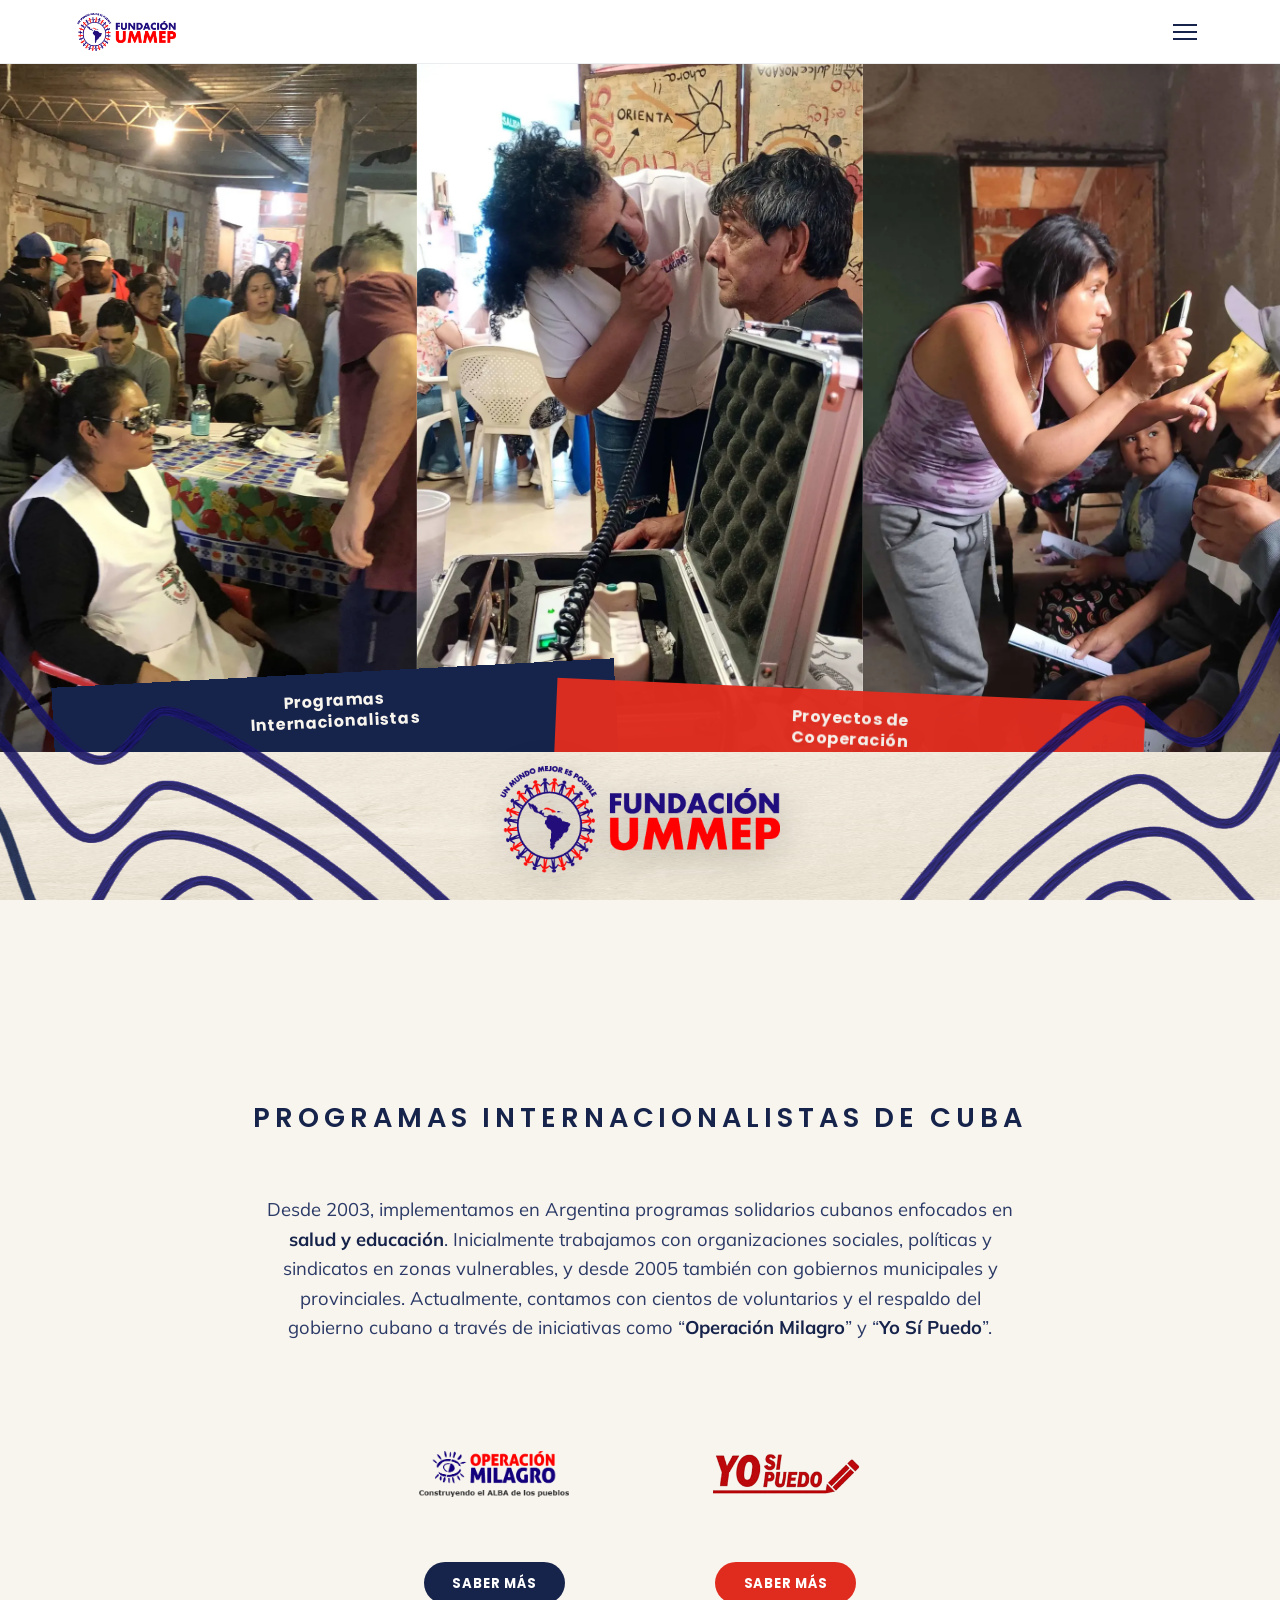
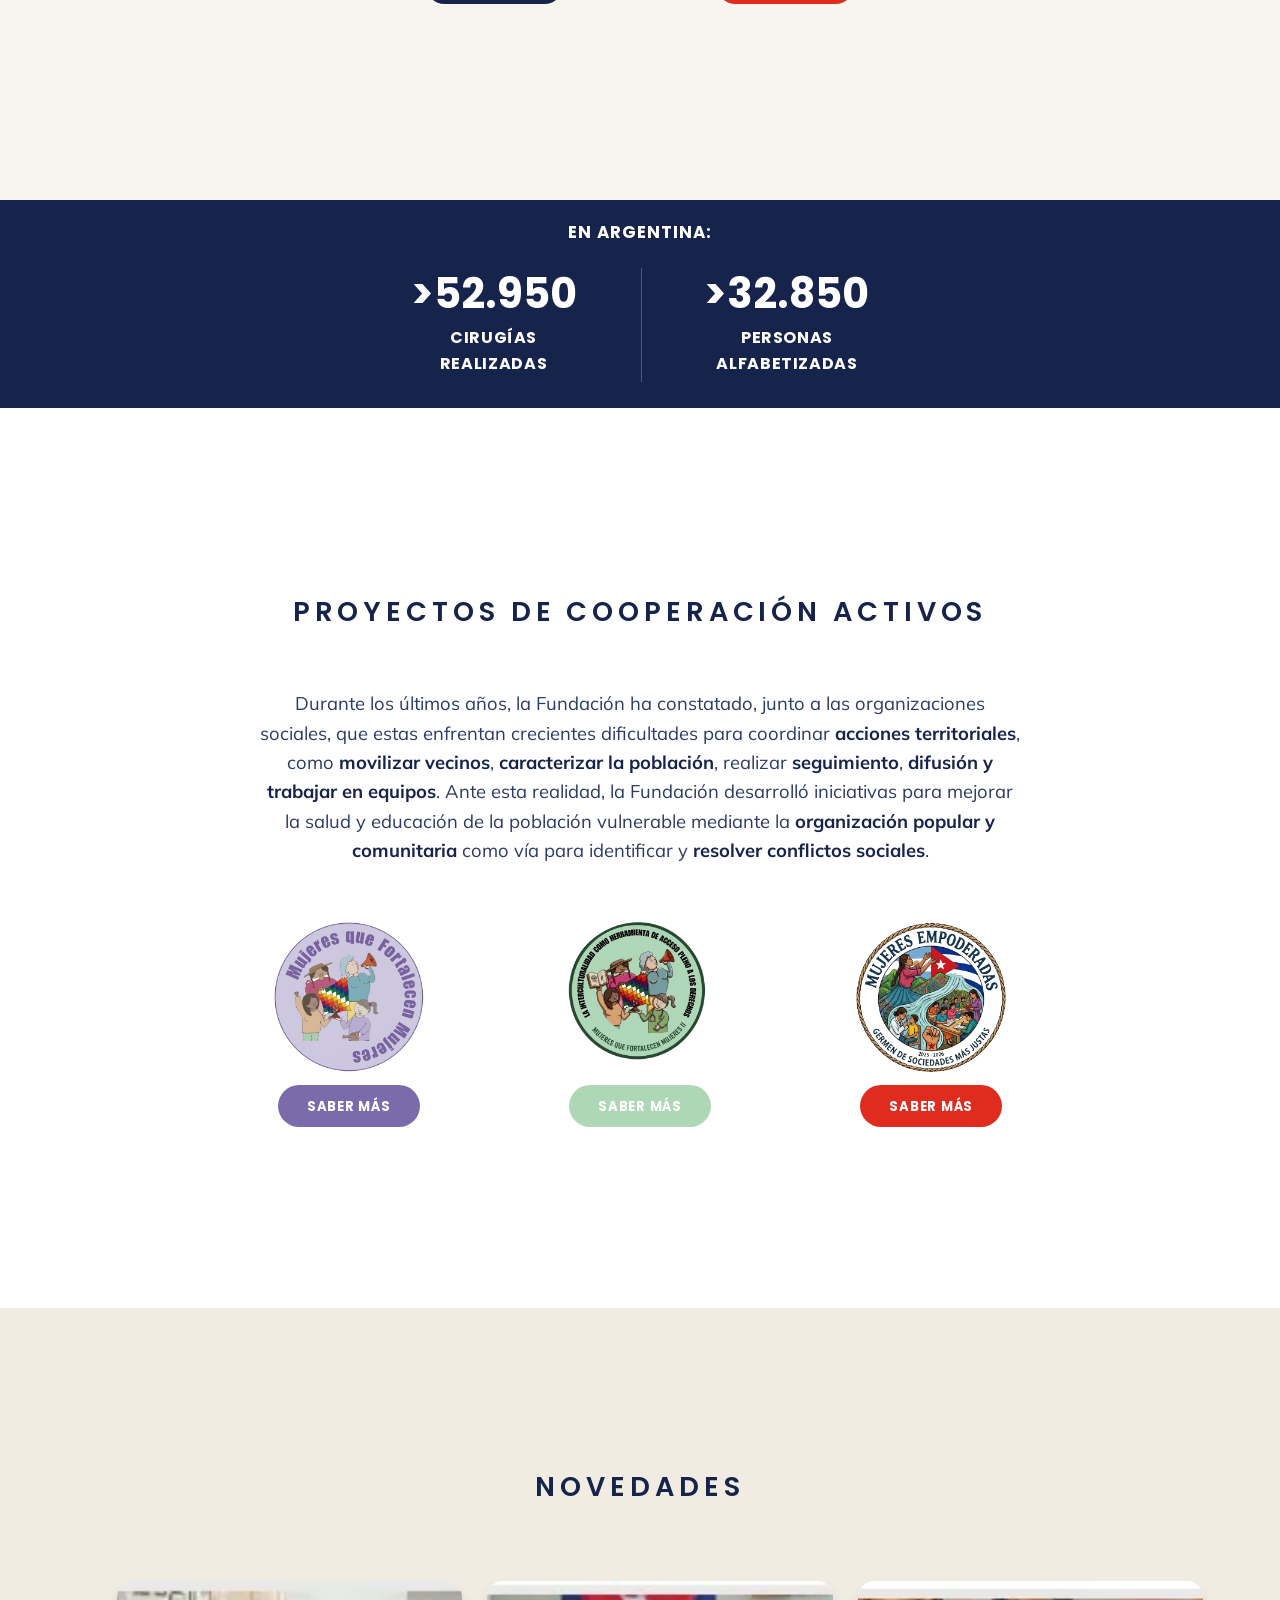
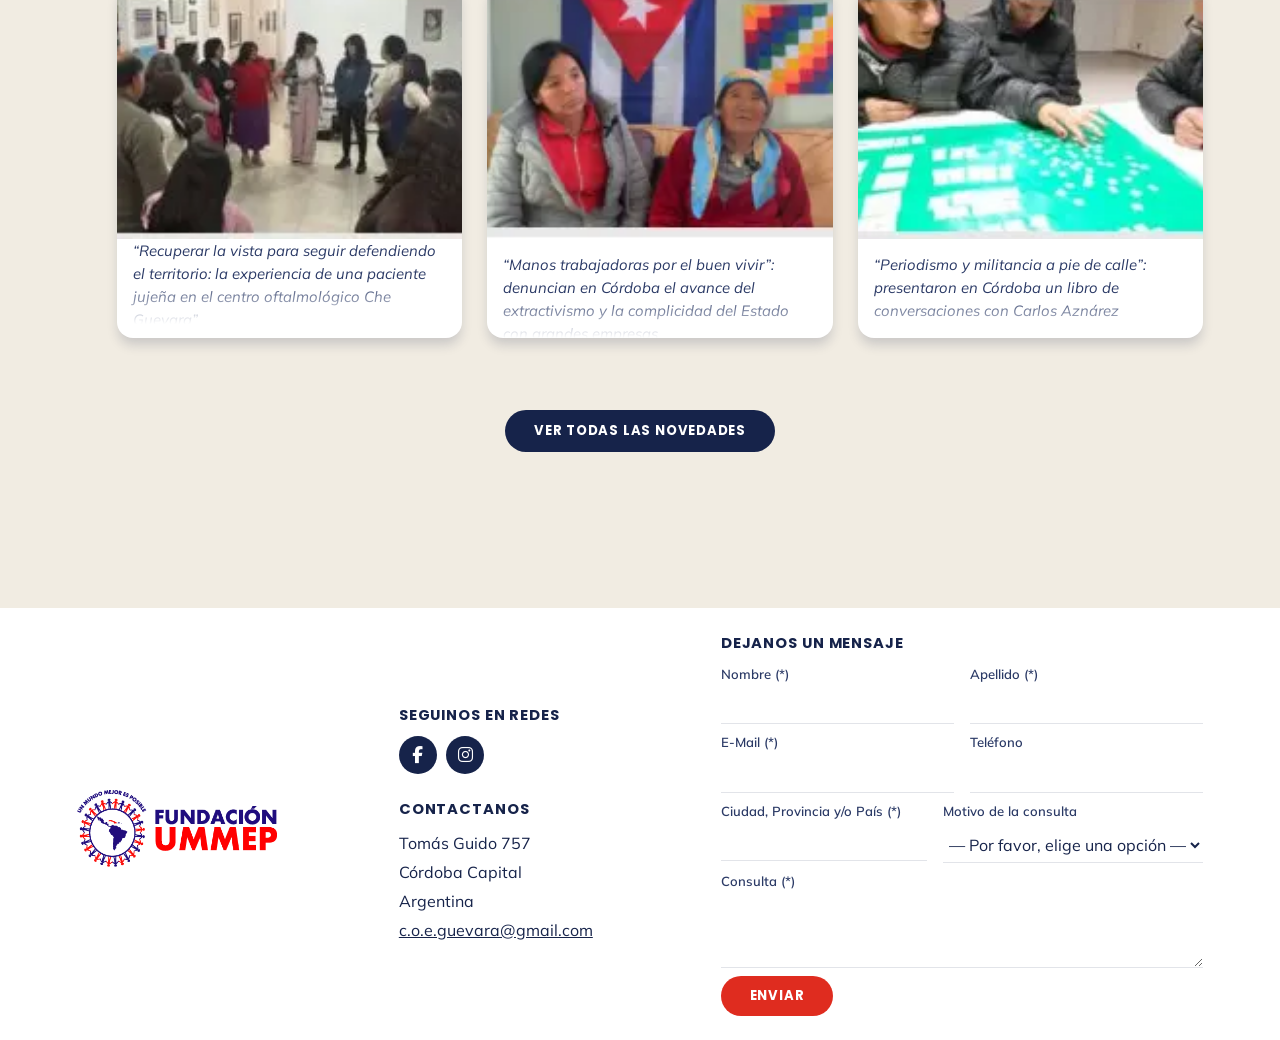
==== commit a2891c0b: "Actualización posicionamiento footer" ====
--- a/index.html
+++ b/index.html
@@ -931,6 +931,19 @@
     <footer class="container--6" id="contacto">
       <div class="footer-grid">
         <div class="footer-col footer-col--social">
+          <a href="#inicio" aria-label="Inicio — Fundación UMMEP">
+            <div class="footer-logo">
+              <img
+                src="imagenes/FOTOS FINALES/fundacion-ummep-h (1).png"
+                alt=""
+                loading="lazy"
+                decoding="async"
+              />
+            </div>
+          </a>
+        </div>
+
+        <div class="footer-col footer-col--contact">
           <h3>Seguinos en redes</h3>
           <div class="social-icons">
             <a
@@ -944,20 +957,7 @@
               ><i class="fab fa-instagram"></i
             ></a>
           </div>
-          <a href="#inicio" aria-label="Inicio — Fundación UMMEP">
-            <div class="footer-logo">
-              <img
-                src="imagenes/FOTOS FINALES/fundacion-ummep-h (1).png"
-                alt=""
-                loading="lazy"
-                decoding="async"
-              />
-            </div>
-          </a>
-        </div>
-
-        <div class="footer-col footer-col--contact">
-          <h3>Contacto</h3>
+          <h3>Contactanos</h3>
           <address>
             Tomás Guido 757<br />
             Córdoba Capital<br />
--- a/styles.css
+++ b/styles.css
@@ -925,6 +925,7 @@
   display: flex;
   flex-wrap: wrap;
   gap: 0.6rem;
+  margin-bottom: 1.5rem;
 }
 
 .social-icons a {
@@ -1041,6 +1042,26 @@
   font-weight: 700;
   font-size: 0.85rem;
   color: var(--color-navy);
+}
+
+/* =========================================================
+   Footer — columnas cortas (Redes / Contacto)
+   ---------------------------------------------------------
+   En desktop las 3 columnas del footer están en la misma fila
+   de grid, y esa fila mide lo que mide la más alta (el
+   formulario). Antes se tapaba el hueco resultante debajo de
+   Redes y Contacto con un mosaico de fotos inyectado por JS;
+   ahora en cambio centramos verticalmente el contenido de esas
+   dos columnas dentro de su fila, así el espacio libre se
+   reparte arriba/abajo de forma pareja en vez de quedar como
+   un bloque vacío abajo. Solución CSS pura, sin JS ni imágenes
+   extra que mantener.
+   ========================================================= */
+.footer-col--social,
+.footer-col--contact {
+  display: flex;
+  flex-direction: column;
+  justify-content: center;
 }
 
 /* =========================================================
@@ -2868,4 +2889,4 @@
    más arriba, junto con el resto de las reglas mobile del nav. */
 .site-nav__dropdown-toggle {
   display: none;
-}+}
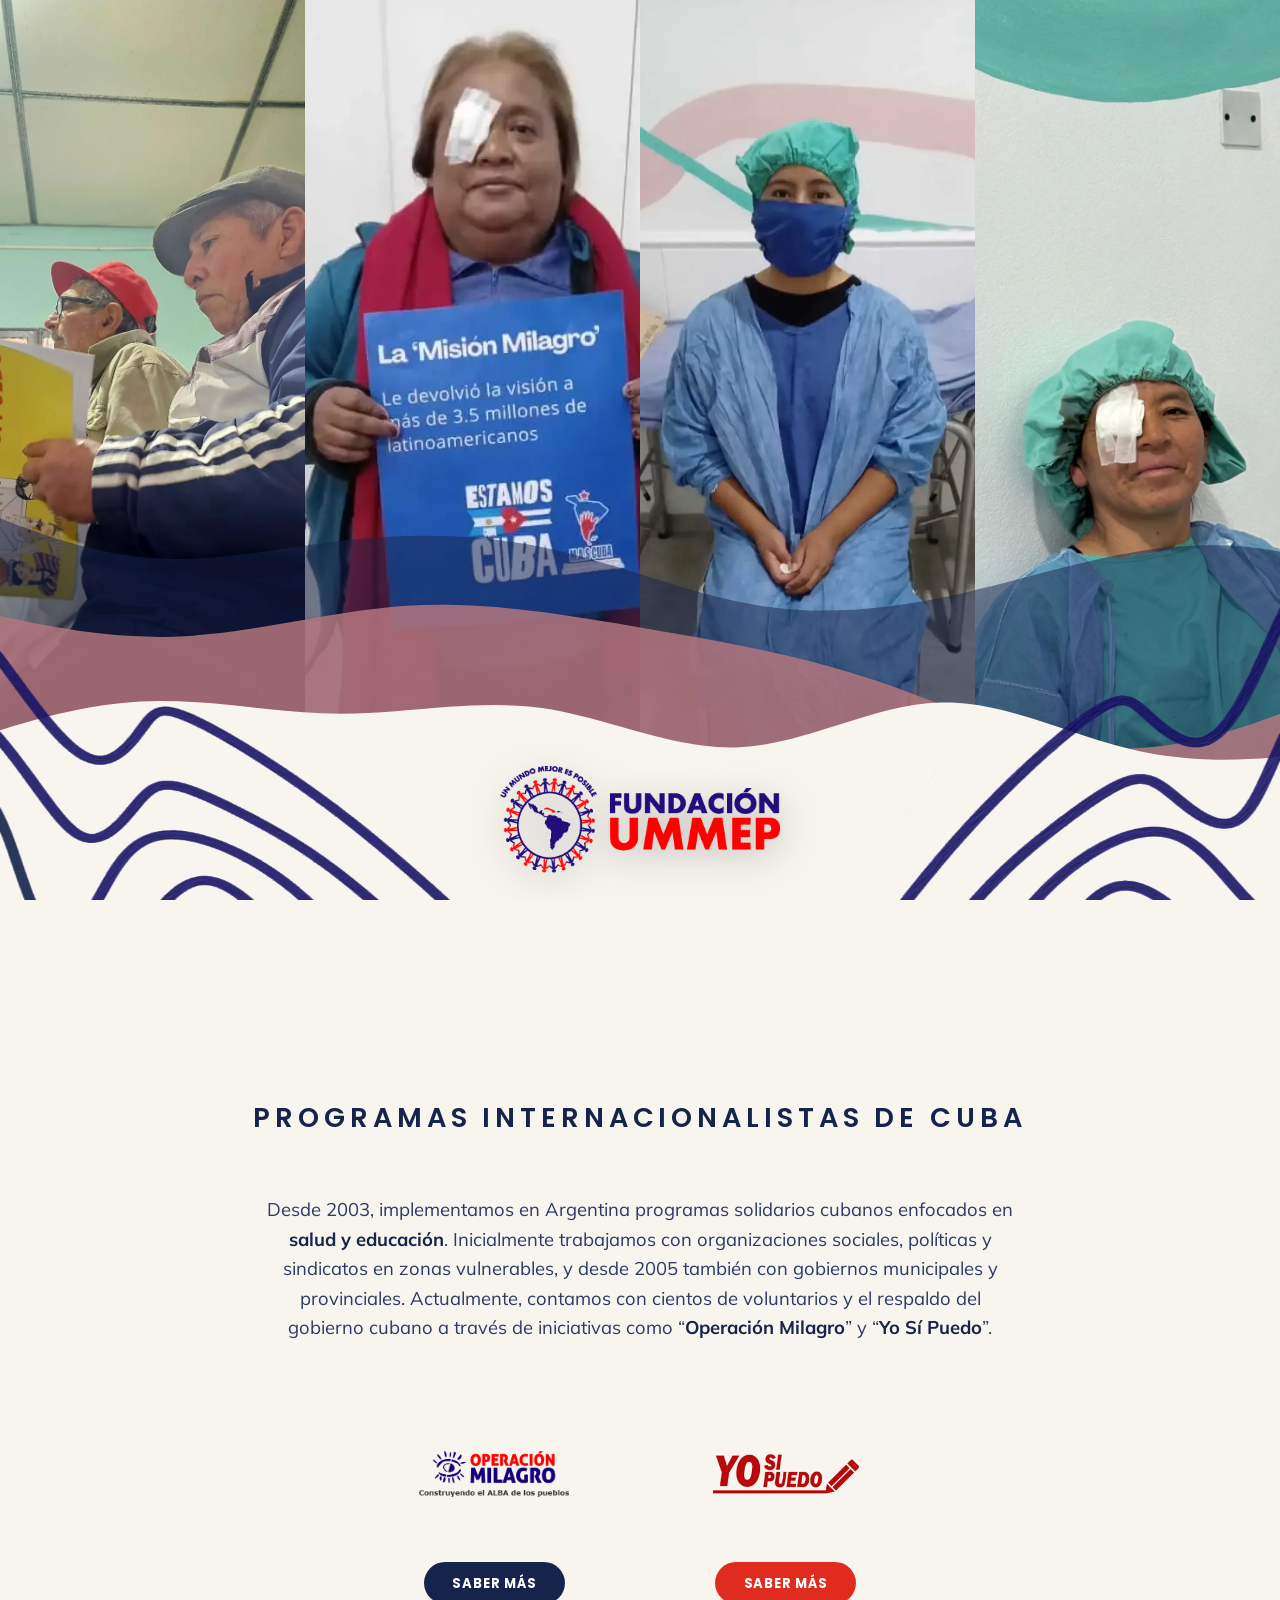
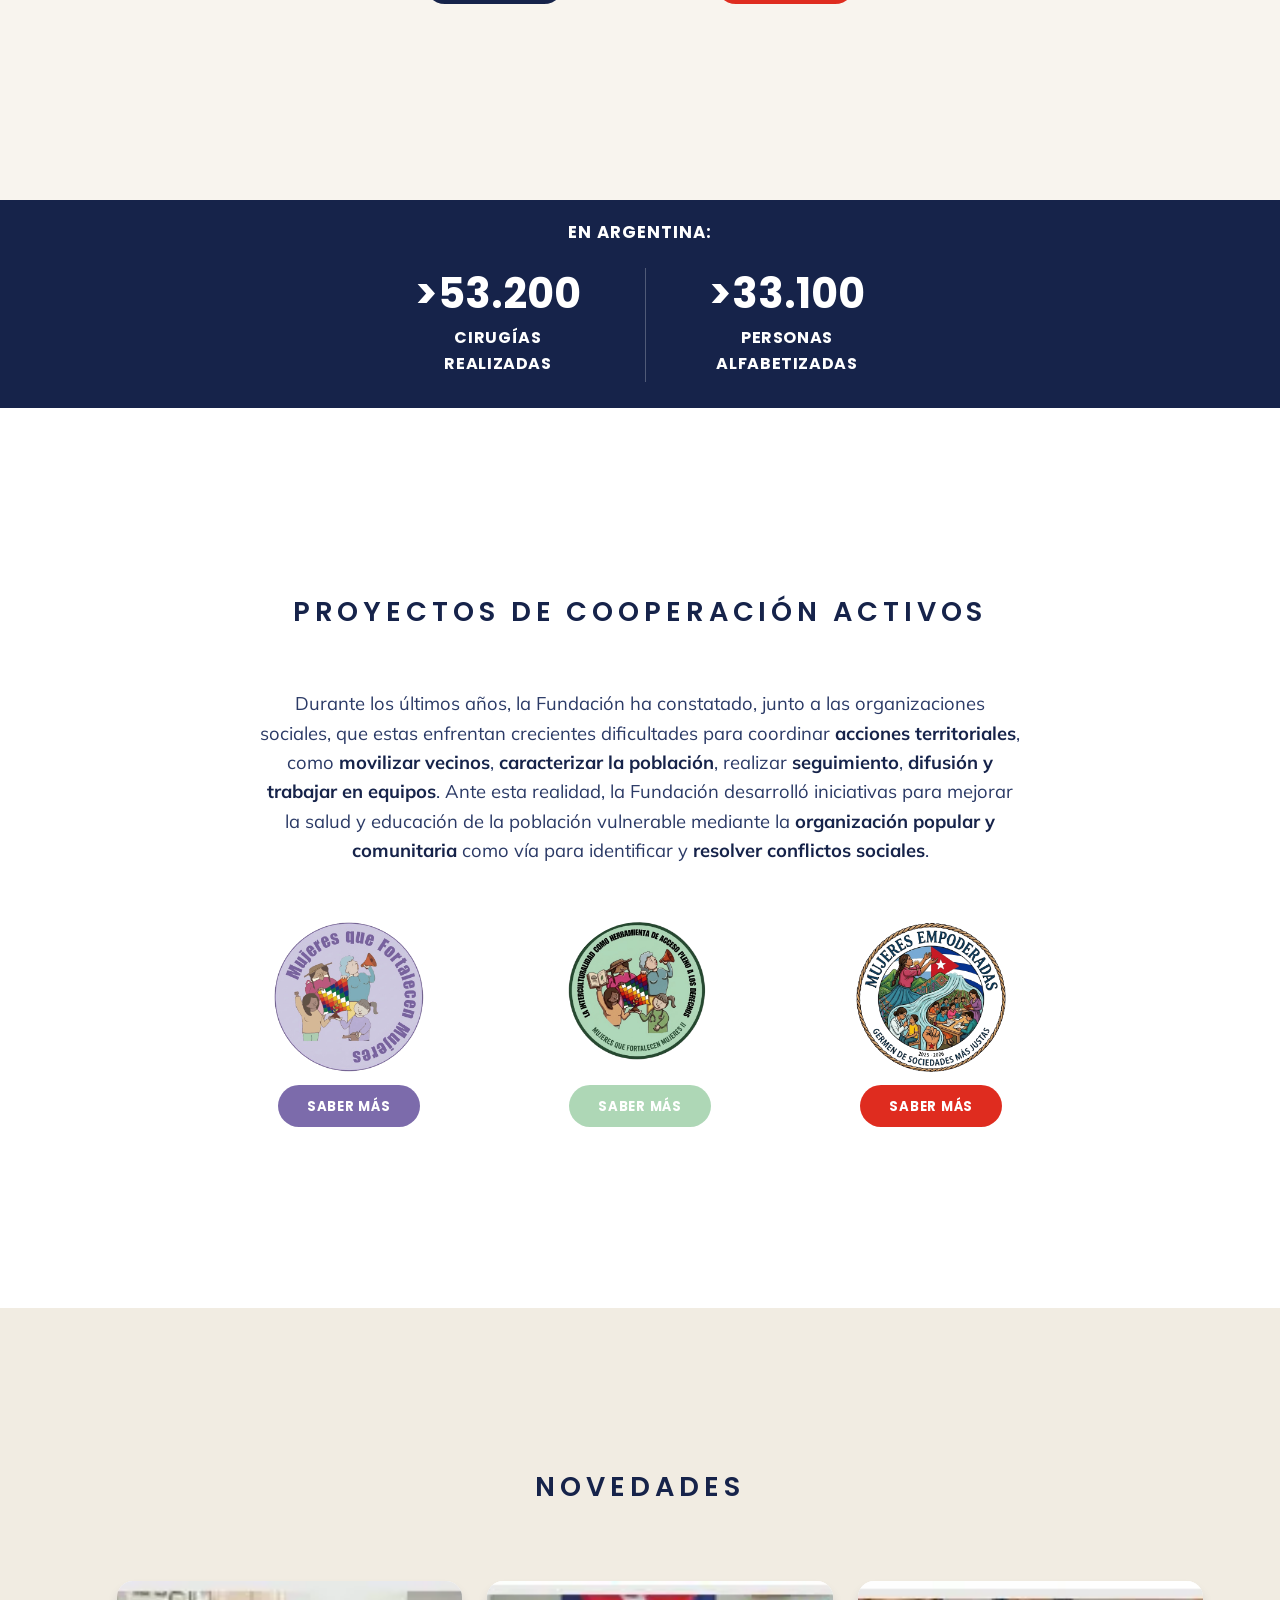
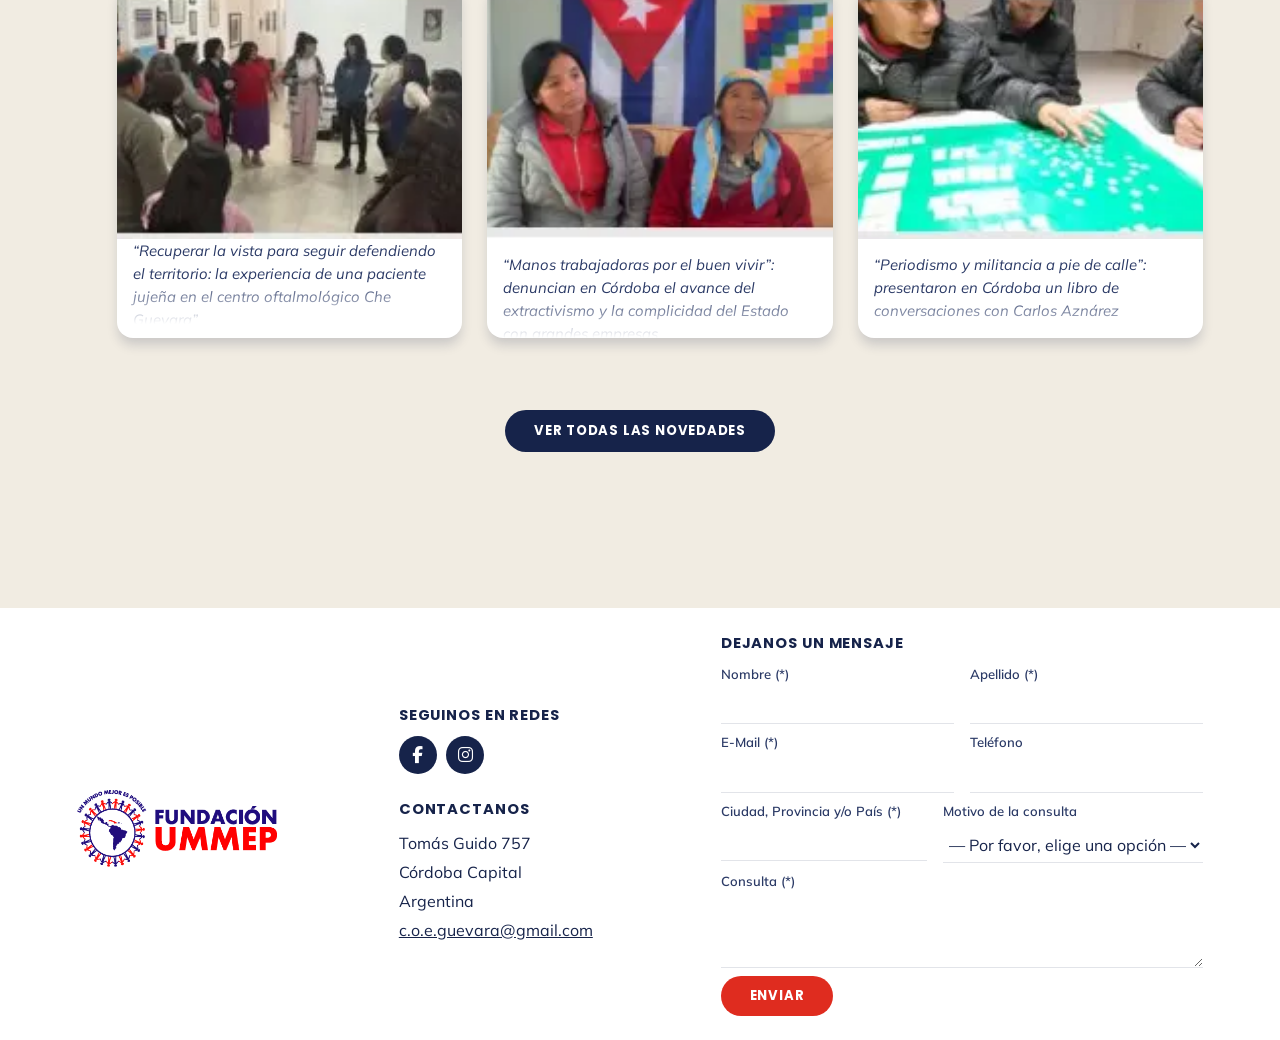
==== commit 858b4e17: "Vuelta atras" ====
--- a/index.html
+++ b/index.html
@@ -25,7 +25,7 @@
       rel="stylesheet"
       href="https://cdnjs.cloudflare.com/ajax/libs/font-awesome/6.5.0/css/all.min.css"
       media="print"
-      onload="this.media='all'"
+      onload="this.media = 'all'"
     />
     <noscript>
       <link
@@ -240,62 +240,36 @@
              de la ola en sí, que sigue moviéndose con el parallax de
              script.js sin pisarse con esta animación. -->
 
-        <!-- 3ra en aparecer: ola azul navy, más lejana.
-             "Efecto billetera": queda fija (sin parallax de mouse/scroll),
-             rotada y corrida hacia la izquierda, siempre POR DETRÁS de la
-             roja (nunca cambia ese orden). Al pasar el mouse por acá, la
-             roja se corre para abajo y se esconde un poco más — ver
-             iniciarHoverOlas() en script.js. -->
+        <!-- 3ra en aparecer: ola azul navy, más lejana -->
         <div class="hero-wave-rise hero-wave-rise--far">
-          <a href="/FundacionUMMEP/Programas_internacionales.html">
-            <div class="hero-wave-enter hero-wave-enter--far">
-              <div
-                class="hero-wave-card hero-wave-card--far"
-                id="hero-wave-navy"
-              >
-                <svg
-                  class="hero-wave hero-wave--far"
-                  viewBox="0 0 900 600"
-                  preserveAspectRatio="none"
-                  aria-hidden="true"
-                >
-                  <path d="M0 0L900 0L900 601L0 601Z" fill="rgba(22, 35, 74)" />
-                </svg>
-                <span class="hero-wave-card__label"
-                  >Programas <br />
-                  Internacionalistas</span
-                >
-              </div>
-            </div>
-          </a>
+          <svg
+            class="hero-wave hero-wave--far"
+            viewBox="0 0 900 600"
+            preserveAspectRatio="none"
+            aria-hidden="true"
+          >
+            <path
+              d="M0 210L22 224C44 238 88 266 132 272C176 278 220 262 264 255C308 248 352 250 396 265C440 280 484 308 528 318C572 328 616 320 660 305C704 290 748 268 792 262C836 256 858 266 879 271L900 276L900 601L879 601C858 601 836 601 792 601C748 601 704 601 660 601C616 601 572 601 528 601C484 601 440 601 396 601C352 601 308 601 264 601C220 601 176 601 132 601C88 601 44 601 22 601L0 601Z"
+              fill="rgba(22, 35, 74)"
+            />
+          </svg>
         </div>
 
         <!-- 2da en aparecer: ola roja, al medio. Siempre por delante de la
              azul y siempre por detrás de la blanca (el orden de las tres
              nunca cambia, ni en hover). -->
         <div class="hero-wave-rise hero-wave-rise--back">
-          <a
-            href="/FundacionUMMEP/Proyectos_de_coooperacion_al_desarrollo.html"
-          >
-            <div class="hero-wave-enter hero-wave-enter--back">
-              <div
-                class="hero-wave-card hero-wave-card--back"
-                id="hero-wave-red"
-              >
-                <svg
-                  class="hero-wave hero-wave--back"
-                  viewBox="0 0 900 600"
-                  preserveAspectRatio="none"
-                  aria-hidden="true"
-                >
-                  <path d="M0 0L900 0L900 601L0 601Z" fill="#df2c1f" />
-                </svg>
-                <span class="hero-wave-card__label"
-                  >Proyectos de <br />Cooperación</span
-                >
-              </div>
-            </div>
-          </a>
+          <svg
+            class="hero-wave hero-wave--back"
+            viewBox="0 0 900 600"
+            preserveAspectRatio="none"
+            aria-hidden="true"
+          >
+            <path
+              d="M0 301L25 310.3C50 319.7 100 338.3 150 336C200 333.7 250 310.3 300 305.3C350 300.3 400 313.7 450 326.8C500 340 550 353 600 378.8C650 404.7 700 443.3 750 447.2C800 451 850 420 875 404.5L900 389L900 601L875 601C850 601 800 601 750 601C700 601 650 601 600 601C550 601 500 601 450 601C400 601 350 601 300 601C250 601 200 601 150 601C100 601 50 601 25 601L0 601Z"
+              fill="#b4777f"
+            />
+          </svg>
         </div>
 
         <!-- 1ra en aparecer: ola blanca/crema, arriba de todo -->
@@ -306,24 +280,10 @@
             preserveAspectRatio="none"
             aria-hidden="true"
           >
-            <defs>
-              <pattern
-                id="hero-wave-front-texture"
-                patternUnits="userSpaceOnUse"
-                width="900"
-                height="600"
-              >
-                <image
-                  href="imagenes/FOTOS FINALES/posterstock.png"
-                  x="0"
-                  y="0"
-                  width="900"
-                  height="600"
-                  preserveAspectRatio="xMidYMid slice"
-                />
-              </pattern>
-            </defs>
-            <path d="M0 0L900 0L900 601L0 601Z" fill="url(#hero-wave-front-texture)" />
+            <path
+              d="M0 473L21.5 463.5C43 454 86 435 128.8 432C171.7 429 214.3 442 257.2 442.2C300 442.3 343 429.7 385.8 437.3C428.7 445 471.3 473 514.2 470.3C557 467.7 600 434.3 642.8 432.8C685.7 431.3 728.3 461.7 771.2 473.7C814 485.7 857 479.3 878.5 476.2L900 473L900 601L878.5 601C857 601 814 601 771.2 601C728.3 601 685.7 601 642.8 601C600 601 557 601 514.2 601C471.3 601 428.7 601 385.8 601C343 601 300 601 257.2 601C214.3 601 171.7 601 128.8 601C86 601 43 601 21.5 601L0 601Z"
+              fill="#f8f4ee"
+            />
           </svg>
         </div>
 
@@ -350,7 +310,9 @@
       <div class="hero-mobile-grid" id="hero-mobile-grid" aria-hidden="true">
         <div class="hero-mobile-grid__cell hero-mobile-grid__cell--a">
           <img
-            src="imagenes/thumbs/Izq.webp" width="300" height="300"
+            src="imagenes/thumbs/Izq.webp"
+            width="300"
+            height="300"
             fetchpriority="high"
             alt=""
             loading="eager"
@@ -359,279 +321,349 @@
         </div>
         <div class="hero-mobile-grid__cell hero-mobile-grid__cell--b">
           <img
-            src="imagenes/thumbs/Medio.webp" width="300" height="300"
-            alt=""
-            loading="eager"
-            decoding="async"
-          />
-        </div>
-        <div class="hero-mobile-grid__cell hero-mobile-grid__cell--a">
-          <img
-            src="imagenes/thumbs/Der.webp" width="300" height="300"
-            alt=""
-            loading="eager"
-            decoding="async"
-          />
-        </div>
-        <div class="hero-mobile-grid__cell hero-mobile-grid__cell--b">
-          <img
-            src="imagenes/thumbs/Izq_1.webp" width="300" height="300"
-            alt=""
-            loading="eager"
-            decoding="async"
-          />
-        </div>
-        <div class="hero-mobile-grid__cell hero-mobile-grid__cell--a">
-          <img
-            src="imagenes/thumbs/Izq_2.webp" width="300" height="300"
-            alt=""
-            loading="eager"
-            decoding="async"
-          />
-        </div>
-        <div class="hero-mobile-grid__cell hero-mobile-grid__cell--b">
-          <img
-            src="imagenes/thumbs/Der_2.webp" width="300" height="300"
-            alt=""
-            loading="eager"
-            decoding="async"
-          />
-        </div>
-        <div class="hero-mobile-grid__cell hero-mobile-grid__cell--b">
-          <img
-            src="imagenes/thumbs/Der_1_.webp" width="300" height="300"
-            alt=""
-            loading="eager"
-            decoding="async"
-          />
-        </div>
-        <div class="hero-mobile-grid__cell hero-mobile-grid__cell--a">
-          <img
-            src="imagenes/thumbs/DSC00774.webp" width="300" height="300"
-            alt=""
-            loading="eager"
-            decoding="async"
-          />
-        </div>
-        <div class="hero-mobile-grid__cell hero-mobile-grid__cell--b">
-          <img
-            src="imagenes/thumbs/IMG_20251024_095757.webp" width="300" height="300"
-            alt=""
-            loading="eager"
-            decoding="async"
-          />
-        </div>
-        <div class="hero-mobile-grid__cell hero-mobile-grid__cell--a">
-          <img
-            src="imagenes/thumbs/IMG_2179.webp" width="300" height="300"
-            alt=""
-            loading="eager"
-            decoding="async"
-          />
-        </div>
-        <div class="hero-mobile-grid__cell hero-mobile-grid__cell--b">
-          <img
-            src="imagenes/thumbs/IMG_2414.webp" width="300" height="300"
-            alt=""
-            loading="eager"
-            decoding="async"
-          />
-        </div>
-        <div class="hero-mobile-grid__cell hero-mobile-grid__cell--a">
-          <img
-            src="imagenes/thumbs/Izq.webp" width="300" height="300"
-            alt=""
-            loading="eager"
-            decoding="async"
-          />
-        </div>
-        <div class="hero-mobile-grid__cell hero-mobile-grid__cell--a">
-          <img
-            src="imagenes/thumbs/Medio.webp" width="300" height="300"
-            alt=""
-            loading="eager"
-            decoding="async"
-          />
-        </div>
-        <div class="hero-mobile-grid__cell hero-mobile-grid__cell--b">
-          <img
-            src="imagenes/thumbs/Der.webp" width="300" height="300"
-            alt=""
-            loading="eager"
-            decoding="async"
-          />
-        </div>
-        <div class="hero-mobile-grid__cell hero-mobile-grid__cell--a">
-          <img
-            src="imagenes/thumbs/Izq_1.webp" width="300" height="300"
-            alt=""
-            loading="eager"
-            decoding="async"
-          />
-        </div>
-        <div class="hero-mobile-grid__cell hero-mobile-grid__cell--b">
-          <img
-            src="imagenes/thumbs/Izq_2.webp" width="300" height="300"
-            alt=""
-            loading="eager"
-            decoding="async"
-          />
-        </div>
-        <div class="hero-mobile-grid__cell hero-mobile-grid__cell--a">
-          <img
-            src="imagenes/thumbs/Der_2.webp" width="300" height="300"
-            alt=""
-            loading="eager"
-            decoding="async"
-          />
-        </div>
-        <div class="hero-mobile-grid__cell hero-mobile-grid__cell--b">
-          <img
-            src="imagenes/thumbs/Der_1_.webp" width="300" height="300"
-            alt=""
-            loading="eager"
-            decoding="async"
-          />
-        </div>
-        <div class="hero-mobile-grid__cell hero-mobile-grid__cell--b">
-          <img
-            src="imagenes/thumbs/DSC00774.webp" width="300" height="300"
-            alt=""
-            loading="eager"
-            decoding="async"
-          />
-        </div>
-        <div class="hero-mobile-grid__cell hero-mobile-grid__cell--a">
-          <img
-            src="imagenes/thumbs/IMG_20251024_095757.webp" width="300" height="300"
-            alt=""
-            loading="eager"
-            decoding="async"
-          />
-        </div>
-        <div class="hero-mobile-grid__cell hero-mobile-grid__cell--b">
-          <img
-            src="imagenes/thumbs/IMG_2179.webp" width="300" height="300"
-            alt=""
-            loading="eager"
-            decoding="async"
-          />
-        </div>
-        <div class="hero-mobile-grid__cell hero-mobile-grid__cell--a">
-          <img
-            src="imagenes/thumbs/IMG_2414.webp" width="300" height="300"
-            alt=""
-            loading="eager"
-            decoding="async"
-          />
-        </div>
-        <div class="hero-mobile-grid__cell hero-mobile-grid__cell--b">
-          <img
-            src="imagenes/thumbs/Izq.webp" width="300" height="300"
-            alt=""
-            loading="eager"
-            decoding="async"
-          />
-        </div>
-        <div class="hero-mobile-grid__cell hero-mobile-grid__cell--a">
-          <img
-            src="imagenes/thumbs/Medio.webp" width="300" height="300"
-            alt=""
-            loading="eager"
-            decoding="async"
-          />
-        </div>
-        <div class="hero-mobile-grid__cell hero-mobile-grid__cell--a">
-          <img
-            src="imagenes/thumbs/Der.webp" width="300" height="300"
-            alt=""
-            loading="eager"
-            decoding="async"
-          />
-        </div>
-        <div class="hero-mobile-grid__cell hero-mobile-grid__cell--b">
-          <img
-            src="imagenes/thumbs/Izq_1.webp" width="300" height="300"
-            alt=""
-            loading="eager"
-            decoding="async"
-          />
-        </div>
-        <div class="hero-mobile-grid__cell hero-mobile-grid__cell--a">
-          <img
-            src="imagenes/thumbs/Izq_2.webp" width="300" height="300"
-            alt=""
-            loading="eager"
-            decoding="async"
-          />
-        </div>
-        <div class="hero-mobile-grid__cell hero-mobile-grid__cell--b">
-          <img
-            src="imagenes/thumbs/Der_2.webp" width="300" height="300"
-            alt=""
-            loading="eager"
-            decoding="async"
-          />
-        </div>
-        <div class="hero-mobile-grid__cell hero-mobile-grid__cell--a">
-          <img
-            src="imagenes/thumbs/Der_1_.webp" width="300" height="300"
-            alt=""
-            loading="eager"
-            decoding="async"
-          />
-        </div>
-        <div class="hero-mobile-grid__cell hero-mobile-grid__cell--b">
-          <img
-            src="imagenes/thumbs/DSC00774.webp" width="300" height="300"
-            alt=""
-            loading="eager"
-            decoding="async"
-          />
-        </div>
-        <div class="hero-mobile-grid__cell hero-mobile-grid__cell--b">
-          <img
-            src="imagenes/thumbs/IMG_20251024_095757.webp" width="300" height="300"
-            alt=""
-            loading="eager"
-            decoding="async"
-          />
-        </div>
-        <div class="hero-mobile-grid__cell hero-mobile-grid__cell--a">
-          <img
-            src="imagenes/thumbs/IMG_2179.webp" width="300" height="300"
-            alt=""
-            loading="eager"
-            decoding="async"
-          />
-        </div>
-        <div class="hero-mobile-grid__cell hero-mobile-grid__cell--b">
-          <img
-            src="imagenes/thumbs/IMG_2414.webp" width="300" height="300"
-            alt=""
-            loading="eager"
-            decoding="async"
-          />
-        </div>
-        <div class="hero-mobile-grid__cell hero-mobile-grid__cell--a">
-          <img
-            src="imagenes/thumbs/Izq.webp" width="300" height="300"
-            alt=""
-            loading="eager"
-            decoding="async"
-          />
-        </div>
-        <div class="hero-mobile-grid__cell hero-mobile-grid__cell--b">
-          <img
-            src="imagenes/thumbs/Medio.webp" width="300" height="300"
-            alt=""
-            loading="eager"
-            decoding="async"
-          />
-        </div>
-        <div class="hero-mobile-grid__cell hero-mobile-grid__cell--a">
-          <img
-            src="imagenes/thumbs/Der.webp" width="300" height="300"
+            src="imagenes/thumbs/Medio.webp"
+            width="300"
+            height="300"
+            alt=""
+            loading="eager"
+            decoding="async"
+          />
+        </div>
+        <div class="hero-mobile-grid__cell hero-mobile-grid__cell--a">
+          <img
+            src="imagenes/thumbs/Der.webp"
+            width="300"
+            height="300"
+            alt=""
+            loading="eager"
+            decoding="async"
+          />
+        </div>
+        <div class="hero-mobile-grid__cell hero-mobile-grid__cell--b">
+          <img
+            src="imagenes/thumbs/Izq_1.webp"
+            width="300"
+            height="300"
+            alt=""
+            loading="eager"
+            decoding="async"
+          />
+        </div>
+        <div class="hero-mobile-grid__cell hero-mobile-grid__cell--a">
+          <img
+            src="imagenes/thumbs/Izq_2.webp"
+            width="300"
+            height="300"
+            alt=""
+            loading="eager"
+            decoding="async"
+          />
+        </div>
+        <div class="hero-mobile-grid__cell hero-mobile-grid__cell--b">
+          <img
+            src="imagenes/thumbs/Der_2.webp"
+            width="300"
+            height="300"
+            alt=""
+            loading="eager"
+            decoding="async"
+          />
+        </div>
+        <div class="hero-mobile-grid__cell hero-mobile-grid__cell--b">
+          <img
+            src="imagenes/thumbs/Der_1_.webp"
+            width="300"
+            height="300"
+            alt=""
+            loading="eager"
+            decoding="async"
+          />
+        </div>
+        <div class="hero-mobile-grid__cell hero-mobile-grid__cell--a">
+          <img
+            src="imagenes/thumbs/DSC00774.webp"
+            width="300"
+            height="300"
+            alt=""
+            loading="eager"
+            decoding="async"
+          />
+        </div>
+        <div class="hero-mobile-grid__cell hero-mobile-grid__cell--b">
+          <img
+            src="imagenes/thumbs/IMG_20251024_095757.webp"
+            width="300"
+            height="300"
+            alt=""
+            loading="eager"
+            decoding="async"
+          />
+        </div>
+        <div class="hero-mobile-grid__cell hero-mobile-grid__cell--a">
+          <img
+            src="imagenes/thumbs/IMG_2179.webp"
+            width="300"
+            height="300"
+            alt=""
+            loading="eager"
+            decoding="async"
+          />
+        </div>
+        <div class="hero-mobile-grid__cell hero-mobile-grid__cell--b">
+          <img
+            src="imagenes/thumbs/IMG_2414.webp"
+            width="300"
+            height="300"
+            alt=""
+            loading="eager"
+            decoding="async"
+          />
+        </div>
+        <div class="hero-mobile-grid__cell hero-mobile-grid__cell--a">
+          <img
+            src="imagenes/thumbs/Izq.webp"
+            width="300"
+            height="300"
+            alt=""
+            loading="eager"
+            decoding="async"
+          />
+        </div>
+        <div class="hero-mobile-grid__cell hero-mobile-grid__cell--a">
+          <img
+            src="imagenes/thumbs/Medio.webp"
+            width="300"
+            height="300"
+            alt=""
+            loading="eager"
+            decoding="async"
+          />
+        </div>
+        <div class="hero-mobile-grid__cell hero-mobile-grid__cell--b">
+          <img
+            src="imagenes/thumbs/Der.webp"
+            width="300"
+            height="300"
+            alt=""
+            loading="eager"
+            decoding="async"
+          />
+        </div>
+        <div class="hero-mobile-grid__cell hero-mobile-grid__cell--a">
+          <img
+            src="imagenes/thumbs/Izq_1.webp"
+            width="300"
+            height="300"
+            alt=""
+            loading="eager"
+            decoding="async"
+          />
+        </div>
+        <div class="hero-mobile-grid__cell hero-mobile-grid__cell--b">
+          <img
+            src="imagenes/thumbs/Izq_2.webp"
+            width="300"
+            height="300"
+            alt=""
+            loading="eager"
+            decoding="async"
+          />
+        </div>
+        <div class="hero-mobile-grid__cell hero-mobile-grid__cell--a">
+          <img
+            src="imagenes/thumbs/Der_2.webp"
+            width="300"
+            height="300"
+            alt=""
+            loading="eager"
+            decoding="async"
+          />
+        </div>
+        <div class="hero-mobile-grid__cell hero-mobile-grid__cell--b">
+          <img
+            src="imagenes/thumbs/Der_1_.webp"
+            width="300"
+            height="300"
+            alt=""
+            loading="eager"
+            decoding="async"
+          />
+        </div>
+        <div class="hero-mobile-grid__cell hero-mobile-grid__cell--b">
+          <img
+            src="imagenes/thumbs/DSC00774.webp"
+            width="300"
+            height="300"
+            alt=""
+            loading="eager"
+            decoding="async"
+          />
+        </div>
+        <div class="hero-mobile-grid__cell hero-mobile-grid__cell--a">
+          <img
+            src="imagenes/thumbs/IMG_20251024_095757.webp"
+            width="300"
+            height="300"
+            alt=""
+            loading="eager"
+            decoding="async"
+          />
+        </div>
+        <div class="hero-mobile-grid__cell hero-mobile-grid__cell--b">
+          <img
+            src="imagenes/thumbs/IMG_2179.webp"
+            width="300"
+            height="300"
+            alt=""
+            loading="eager"
+            decoding="async"
+          />
+        </div>
+        <div class="hero-mobile-grid__cell hero-mobile-grid__cell--a">
+          <img
+            src="imagenes/thumbs/IMG_2414.webp"
+            width="300"
+            height="300"
+            alt=""
+            loading="eager"
+            decoding="async"
+          />
+        </div>
+        <div class="hero-mobile-grid__cell hero-mobile-grid__cell--b">
+          <img
+            src="imagenes/thumbs/Izq.webp"
+            width="300"
+            height="300"
+            alt=""
+            loading="eager"
+            decoding="async"
+          />
+        </div>
+        <div class="hero-mobile-grid__cell hero-mobile-grid__cell--a">
+          <img
+            src="imagenes/thumbs/Medio.webp"
+            width="300"
+            height="300"
+            alt=""
+            loading="eager"
+            decoding="async"
+          />
+        </div>
+        <div class="hero-mobile-grid__cell hero-mobile-grid__cell--a">
+          <img
+            src="imagenes/thumbs/Der.webp"
+            width="300"
+            height="300"
+            alt=""
+            loading="eager"
+            decoding="async"
+          />
+        </div>
+        <div class="hero-mobile-grid__cell hero-mobile-grid__cell--b">
+          <img
+            src="imagenes/thumbs/Izq_1.webp"
+            width="300"
+            height="300"
+            alt=""
+            loading="eager"
+            decoding="async"
+          />
+        </div>
+        <div class="hero-mobile-grid__cell hero-mobile-grid__cell--a">
+          <img
+            src="imagenes/thumbs/Izq_2.webp"
+            width="300"
+            height="300"
+            alt=""
+            loading="eager"
+            decoding="async"
+          />
+        </div>
+        <div class="hero-mobile-grid__cell hero-mobile-grid__cell--b">
+          <img
+            src="imagenes/thumbs/Der_2.webp"
+            width="300"
+            height="300"
+            alt=""
+            loading="eager"
+            decoding="async"
+          />
+        </div>
+        <div class="hero-mobile-grid__cell hero-mobile-grid__cell--a">
+          <img
+            src="imagenes/thumbs/Der_1_.webp"
+            width="300"
+            height="300"
+            alt=""
+            loading="eager"
+            decoding="async"
+          />
+        </div>
+        <div class="hero-mobile-grid__cell hero-mobile-grid__cell--b">
+          <img
+            src="imagenes/thumbs/DSC00774.webp"
+            width="300"
+            height="300"
+            alt=""
+            loading="eager"
+            decoding="async"
+          />
+        </div>
+        <div class="hero-mobile-grid__cell hero-mobile-grid__cell--b">
+          <img
+            src="imagenes/thumbs/IMG_20251024_095757.webp"
+            width="300"
+            height="300"
+            alt=""
+            loading="eager"
+            decoding="async"
+          />
+        </div>
+        <div class="hero-mobile-grid__cell hero-mobile-grid__cell--a">
+          <img
+            src="imagenes/thumbs/IMG_2179.webp"
+            width="300"
+            height="300"
+            alt=""
+            loading="eager"
+            decoding="async"
+          />
+        </div>
+        <div class="hero-mobile-grid__cell hero-mobile-grid__cell--b">
+          <img
+            src="imagenes/thumbs/IMG_2414.webp"
+            width="300"
+            height="300"
+            alt=""
+            loading="eager"
+            decoding="async"
+          />
+        </div>
+        <div class="hero-mobile-grid__cell hero-mobile-grid__cell--a">
+          <img
+            src="imagenes/thumbs/Izq.webp"
+            width="300"
+            height="300"
+            alt=""
+            loading="eager"
+            decoding="async"
+          />
+        </div>
+        <div class="hero-mobile-grid__cell hero-mobile-grid__cell--b">
+          <img
+            src="imagenes/thumbs/Medio.webp"
+            width="300"
+            height="300"
+            alt=""
+            loading="eager"
+            decoding="async"
+          />
+        </div>
+        <div class="hero-mobile-grid__cell hero-mobile-grid__cell--a">
+          <img
+            src="imagenes/thumbs/Der.webp"
+            width="300"
+            height="300"
             alt=""
             loading="eager"
             decoding="async"
@@ -830,7 +862,7 @@
       <div class="program-cards">
         <div class="program-card">
           <img
-            src="imagenes/FOTOS FINALES/Pagina 5 - Proyectos de cooperación/Gemini_Generated_Image_jab6qgjab6qgjab6-removebg-preview.png"
+            src="imagenes/FOTOS FINALES/logo-mujeres-que-fortalecen.png"
             alt="Logo Mujeres que Fortalecen Mujeres"
             class="program-card__logo program-card__logo--circle"
             loading="lazy"
@@ -845,7 +877,7 @@
         </div>
         <div class="program-card">
           <img
-            src="imagenes/FOTOS FINALES/Pagina 5 - Proyectos de cooperación/Gemini_Generated_Image_ng825qng825qng82-removebg-preview.png"
+            src="imagenes/FOTOS FINALES/mujeres-que-fortalecen-mujeres-2.png"
             alt="Logo Mujeres que Fortalecen Mujeres II"
             class="program-card__logo program-card__logo--circle"
             loading="lazy"
@@ -860,7 +892,7 @@
         </div>
         <div class="program-card">
           <img
-            src="imagenes/FOTOS FINALES/Pagina 5 - Proyectos de cooperación/logo_final-removebg-preview.png"
+            src="imagenes/FOTOS FINALES/logo-mujeres-empoderadas.png"
             alt="Logo Mujeres Empoderadas"
             class="program-card__logo program-card__logo--circle"
             loading="lazy"
--- a/styles.css
+++ b/styles.css
@@ -206,10 +206,6 @@
   position: relative;
   width: 100%;
   height: 100%;
-  /* Alto real (en píxeles) de la ola blanca (delantera). Las olas roja
-     y azul se calculan a partir de este valor (+10px y +20px), así que
-     alcanza con tocar este número para subir o bajar las tres juntas. */
-  --hero-wave-front-h: clamp(130px, 25vh, 150px);
 }
 
 /* ── Hero: fases ────────────────────────────────────────────── */
@@ -414,130 +410,23 @@
   }
 }
 
-/* ── "Efecto billetera" (azul y rojo) ──────────────────────────────
-   Dos capas por tarjeta, cada una con un trabajo distinto, para que
-   la animación de entrada y el movimiento del hover no se pisen
-   (una animación CSS le gana siempre al transform que pone JS sobre
-   el MISMO elemento, así que van separados):
-     · .hero-wave-enter → posición/tamaño fijos (left/right/height) +
-       la animación de entrada (heroCardSettleFar/Back), que solo
-       corrige un rotate/translateY extra hasta llegar a 0.
-     · .hero-wave-card  → adentro, ocupa el 100%; tiene el rotate +
-       corrimiento FIJO de cada color y es sobre este que
-       iniciarHoverOlas() en script.js mueve el translateY al pasar
-       el mouse. */
-.hero-wave-enter {
-  position: absolute;
-  bottom: -2px;
-}
-
-.hero-wave-card {
-  position: absolute;
-  inset: 0;
-  pointer-events: auto;
-  cursor: pointer;
-  transition: transform 0.25s ease;
-}
-
-.hero-wave-card .hero-wave {
-  position: absolute;
-  inset: 0;
-  left: 0;
-  width: 100%;
-  height: 100%;
-}
-
-.hero-wave-card__label {
-  position: absolute;
-  top: clamp(10px, 2vh, 18px);
-  left: 0;
-  right: 0;
-  text-align: center;
-  font-family: var(--font-heading);
-  font-weight: 700;
-  font-size: clamp(0.72rem, 0.55rem + 0.6vw, 1rem);
-  letter-spacing: 0.03em;
-  line-height: 1.3;
-  color: var(--color-cream);
-  pointer-events: none;
-}
-
-/* tarjeta azul navy: más lejana, corrida a la izquierda.
-   La animación de entrada arranca un poco antes de que termine de
-   subir el wrapper (.hero-wave-rise--far) y la deja "asentarse" con
-   un leve movimiento extra. */
-.hero-wave-enter--far {
-  left: 6%;
-  right: 50%;
-  height: calc(var(--hero-wave-front-h) + 80px);
-  opacity: 0;
-  animation: heroCardSettleFar 0.6s cubic-bezier(0.22, 1, 0.36, 1) both;
-  animation-delay: 0.85s;
-}
-
-.hero-wave-card--far {
-  opacity: 1;
-  transform: rotate(-3deg) translateX(-14px) translateY(0);
-  transform-origin: center bottom;
-}
-
-@keyframes heroCardSettleFar {
-  0% {
-    transform: rotate(-6deg) translateY(22px);
-    opacity: 0;
-  }
-  55% {
-    opacity: 1;
-  }
-  100% {
-    transform: rotate(0deg) translateY(0);
-    opacity: 1;
-  }
-}
-
-/* tarjeta roja: al medio, corrida a la derecha */
-.hero-wave-enter--back {
-  left: 42%;
-  right: 12%;
-  height: calc(var(--hero-wave-front-h) + 62px);
-  opacity: 0;
-  animation: heroCardSettleBack 0.6s cubic-bezier(0.22, 1, 0.36, 1) both;
-  animation-delay: 0.7s;
-}
-
-.hero-wave-card--back {
-  opacity: 0.97;
-  transform: rotate(2.5deg) translateX(10px) translateY(0);
-  transform-origin: center bottom;
-}
-
-@keyframes heroCardSettleBack {
-  0% {
-    transform: rotate(5deg) translateY(22px);
-    opacity: 0;
-  }
-  55% {
-    opacity: 1;
-  }
-  100% {
-    transform: rotate(0deg) translateY(0);
-    opacity: 1;
-  }
-}
-
-@media (prefers-reduced-motion: reduce) {
-  .hero-wave-enter--far,
-  .hero-wave-enter--back {
-    animation: none;
-    opacity: 1;
-  }
+/* ola más lejana: navy semitransparente, la más alta y más atrás */
+.hero-wave--far {
+  height: clamp(240px, 70vh, 820px);
+  opacity: 0.5;
+}
+
+/* ola trasera: salmón/roja, semitransparente */
+.hero-wave--back {
+  height: clamp(208px, 67vh, 720px);
+  opacity: 0.85;
 }
 
 /* ola delantera: blanca — la más baja de las tres, alta como para
    cubrir por detrás el logo */
 .hero-wave--front {
   z-index: 12;
-  height: var(--hero-wave-front-h);
+  height: clamp(208px, 80vh, 716px);
 }
 
 /* líneas topográficas decorativas (PNG) — van POR ENCIMA de las tres
@@ -1700,8 +1589,14 @@
 
   /* Olas: mismo esquema que desktop (roja +10px, azul +20px sobre la
      blanca), proporcional a los 70vh del tablet */
-  .hero-visual {
-    --hero-wave-front-h: clamp(170px, 24vh, 260px);
+  .hero-wave--far {
+    height: clamp(160px, 48vh, 400px);
+  }
+  .hero-wave--back {
+    height: clamp(140px, 42vh, 360px);
+  }
+  .hero-wave--front {
+    height: clamp(120px, 36vh, 300px);
   }
   .hero-wave--lines {
     height: clamp(130px, 40vh, 340px);
@@ -1894,10 +1789,10 @@
   }
 
   /* Hero waves: escalar para los 50 vh del mobile */
-  .hero-wave-enter--far {
+  .hero-wave--far {
     height: clamp(120px, 36vh, 200px);
   }
-  .hero-wave-enter--back {
+  .hero-wave--back {
     height: clamp(100px, 32vh, 175px);
   }
   .hero-wave--front {
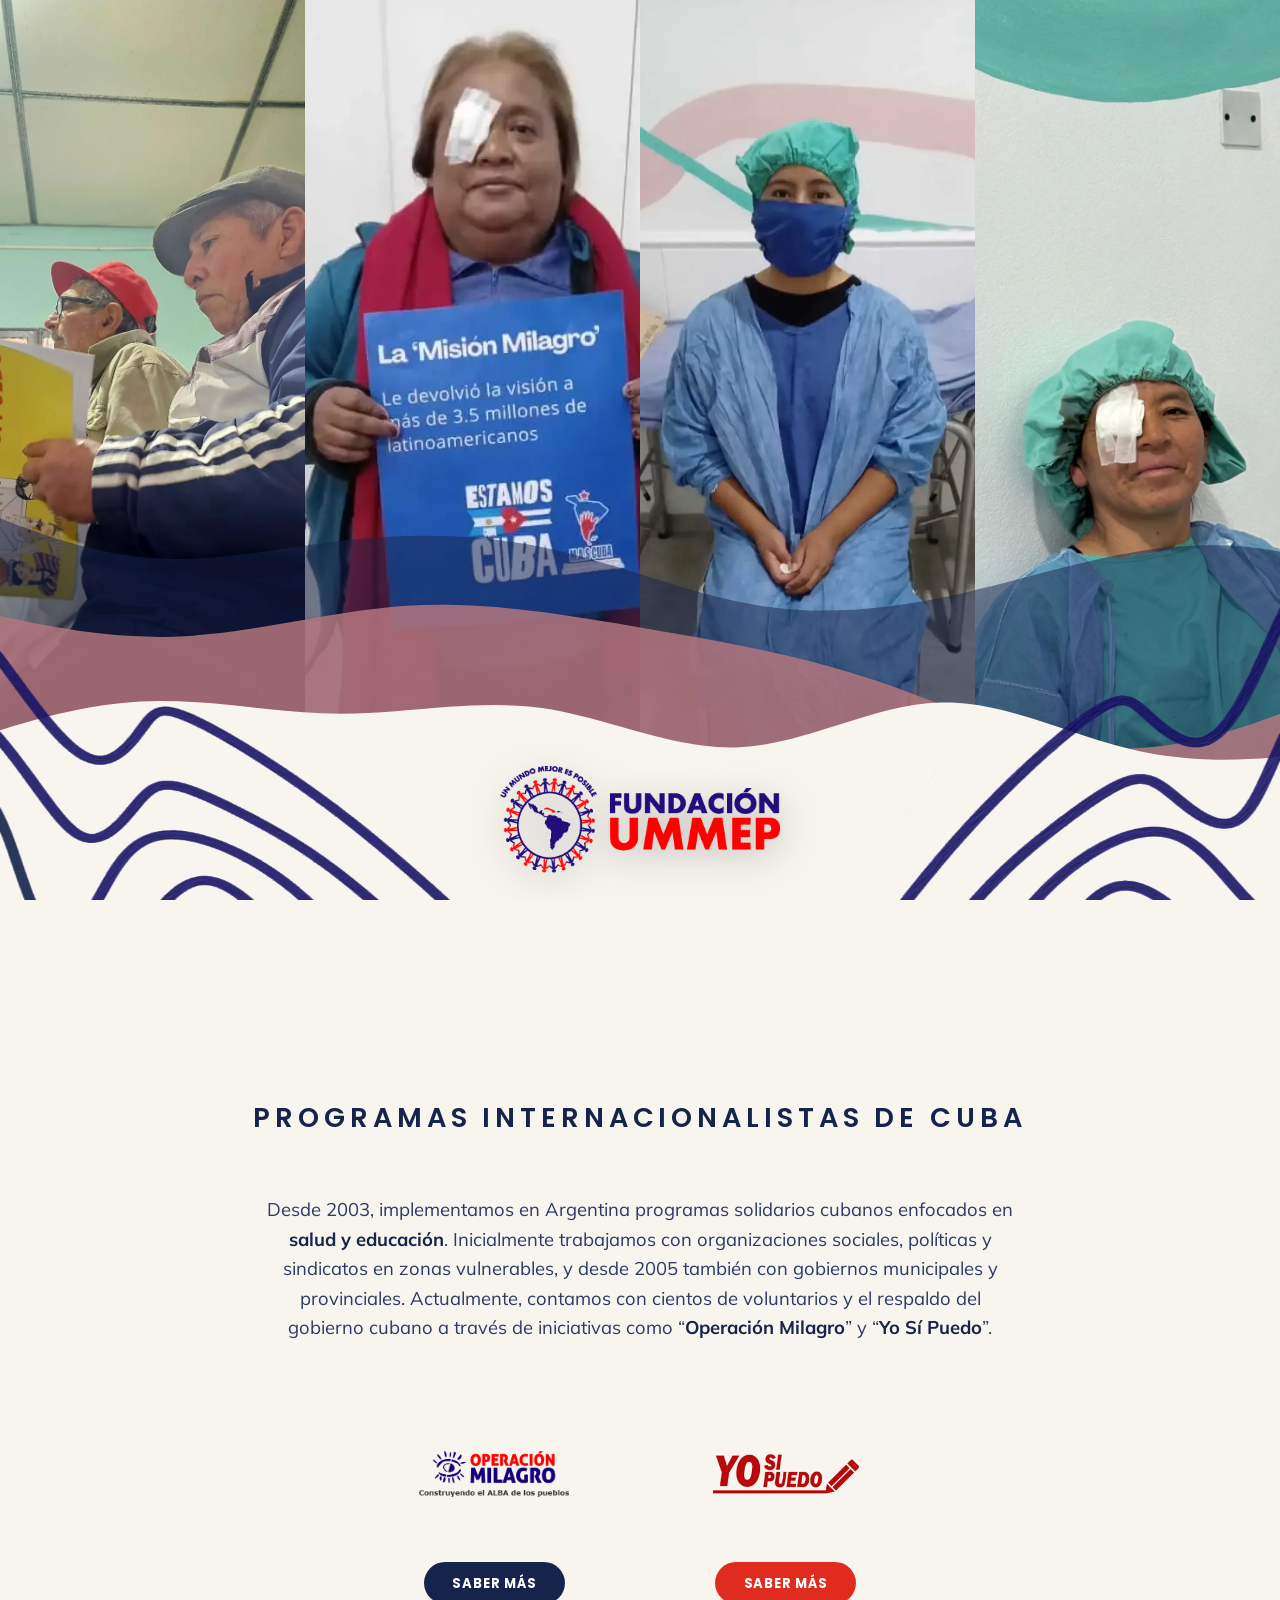
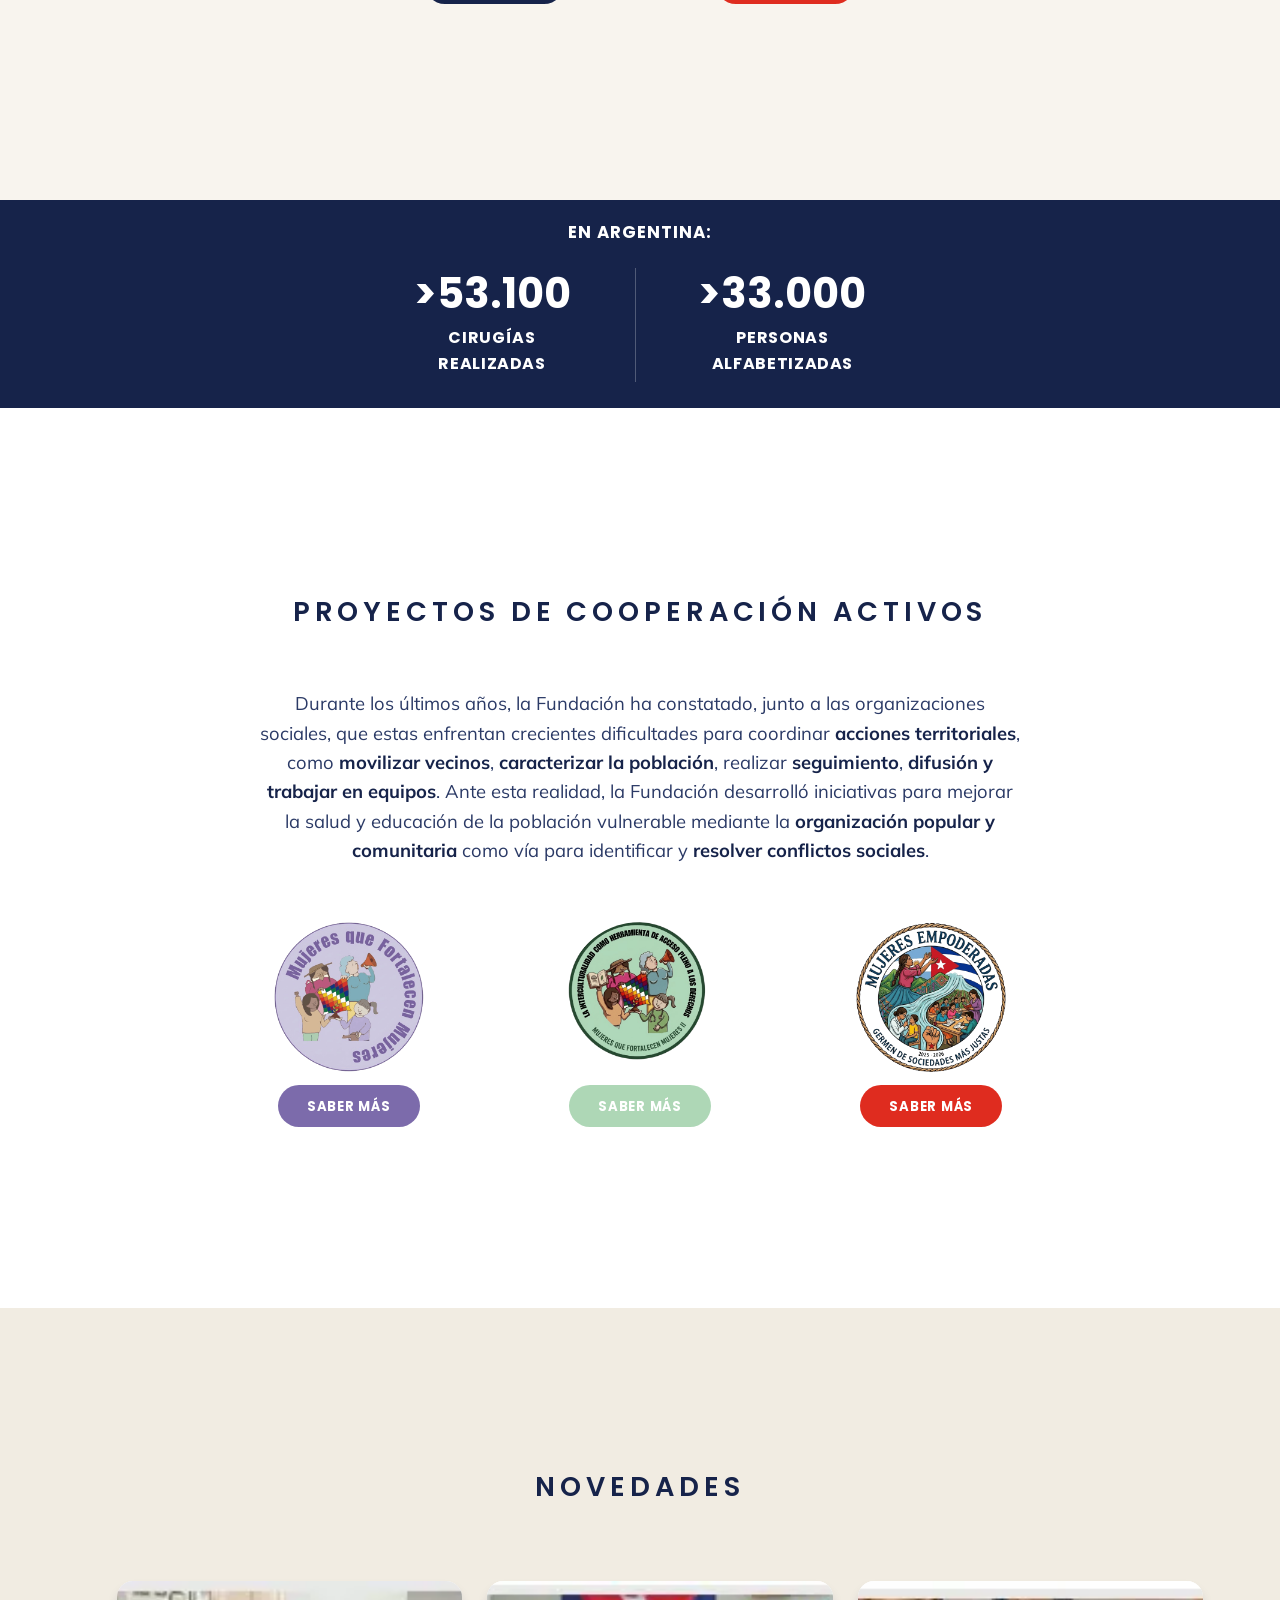
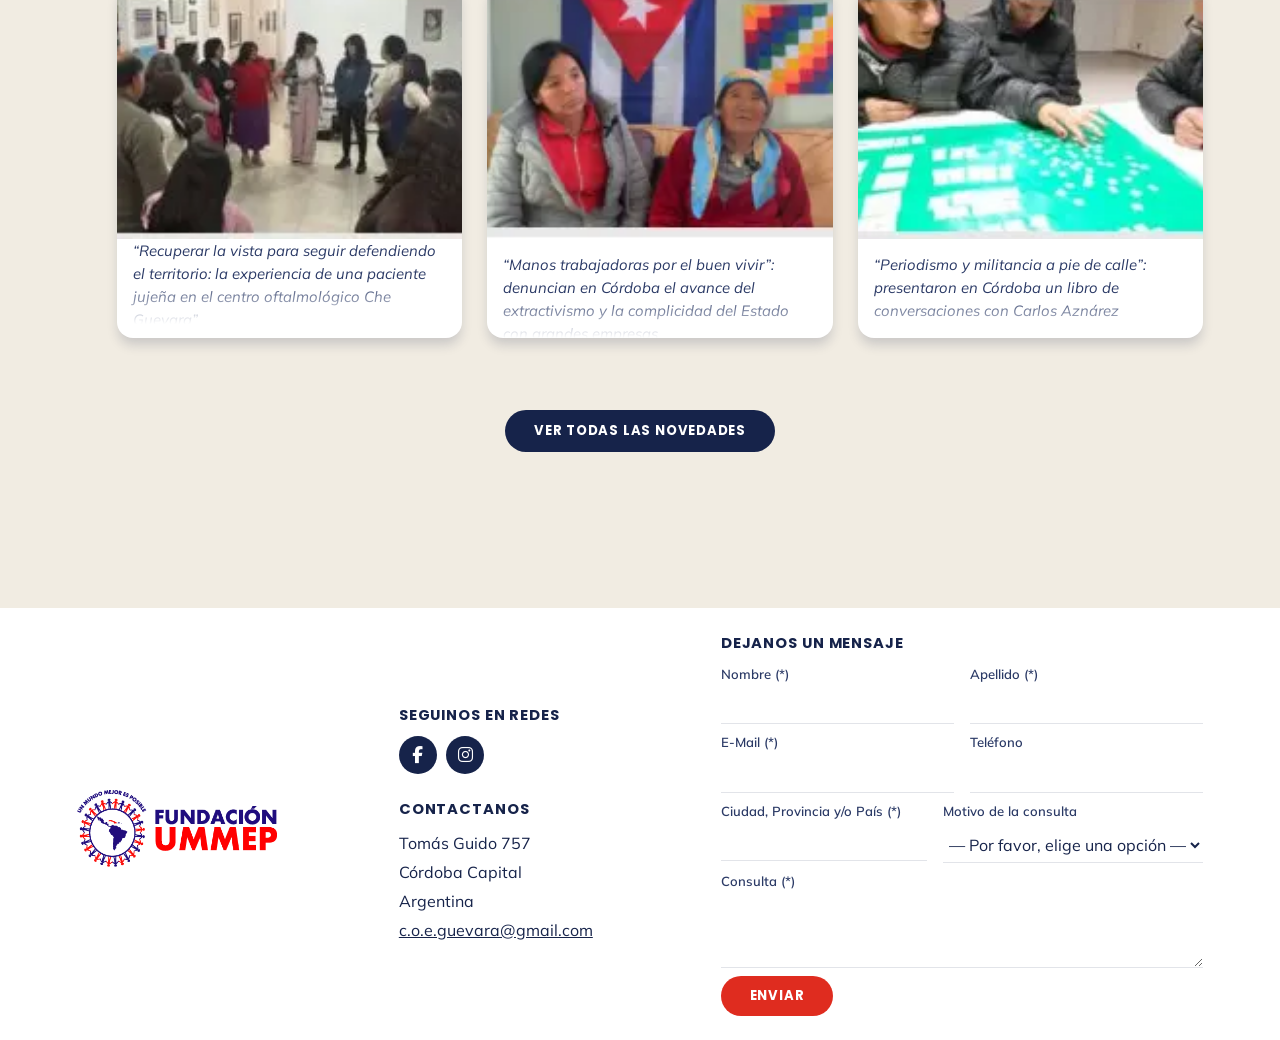
==== commit fc2b6132: "Vuelta atras atras" ====
--- a/index.html
+++ b/index.html
@@ -83,15 +83,9 @@
             aria-label="Mostrar opciones de Radio La Chispa"
             aria-expanded="false"
           >
-            <svg viewBox="0 0 10 6" fill="none" aria-hidden="true">
-              <path
-                d="M1 1L5 5L9 1"
-                stroke="currentColor"
-                stroke-width="1.6"
-                stroke-linecap="round"
-                stroke-linejoin="round"
-              />
-            </svg>
+            <span class="site-nav__dropdown-toggle-arrow" aria-hidden="true"
+              >↗</span
+            >
           </button>
           <ul class="site-nav__dropdown">
             <li>
@@ -101,8 +95,16 @@
                 rel="noopener noreferrer"
                 class="site-nav__dropdown-link"
               >
-                <span class="site-nav__live-dot" aria-hidden="true"></span>
-                En vivo
+                <span class="site-nav__live-dot" aria-hidden="true"></span>En
+                vivo
+              </a>
+            </li>
+            <li>
+              <a
+                href="Radio_la_chispa.html#chispa-programs"
+                class="site-nav__dropdown-link"
+              >
+                Últimos programas
               </a>
             </li>
           </ul>
--- a/styles.css
+++ b/styles.css
@@ -2581,8 +2581,10 @@
 
   /* -- Dropdown "Radio La Chispa" → Escuchanos en vivo --
      El submenu queda oculto por defecto. Al lado de "Radio La Chispa"
-     aparece un botón con flechita (azul oscuro, como el resto de los
-     links) que al hacer tap/hover se pone rojo y despliega el submenu. */
+     aparece un botón con la MISMA flechita diagonal que usan todos los
+     links del nav (↗) — nada de ícono de flechita "v" separado. En
+     estado cerrado apunta arriba a la derecha; al abrir el submenu,
+     gira 180° y apunta para el lado opuesto (abajo a la izquierda). */
   .site-nav__item--dropdown {
     display: flex;
     flex-wrap: wrap;
@@ -2604,29 +2606,26 @@
     padding: 0;
     background: none;
     border: none;
+    cursor: pointer;
+  }
+
+  .site-nav__dropdown-toggle-arrow {
+    display: inline-block;
+    font-size: 0.95rem;
+    line-height: 1;
     color: var(--color-navy);
-    cursor: pointer;
     transition:
       color 0.2s var(--ease),
       transform 0.25s var(--ease);
   }
 
-  .site-nav__dropdown-toggle svg {
-    width: 11px;
-    height: 7px;
-    transition: transform 0.25s var(--ease);
-  }
-
-  .site-nav__dropdown-toggle:hover,
-  .site-nav__dropdown-toggle:focus-visible {
+  .site-nav__dropdown-toggle:hover .site-nav__dropdown-toggle-arrow,
+  .site-nav__dropdown-toggle:focus-visible .site-nav__dropdown-toggle-arrow {
     color: var(--color-red);
   }
 
-  .site-nav__item--dropdown.is-open .site-nav__dropdown-toggle {
+  .site-nav__item--dropdown.is-open .site-nav__dropdown-toggle-arrow {
     color: var(--color-red);
-  }
-
-  .site-nav__item--dropdown.is-open .site-nav__dropdown-toggle svg {
     transform: rotate(180deg);
   }
 
@@ -2651,12 +2650,13 @@
       visibility 0.2s;
   }
 
-  .site-nav__dropdown::before {
+  .site-nav__dropdown::before,
+  .site-nav__dropdown::after {
     content: none;
   }
 
   .site-nav__item--dropdown.is-open .site-nav__dropdown {
-    max-height: 120px;
+    max-height: 180px;
     opacity: 1;
     visibility: visible;
     pointer-events: auto;
@@ -2671,6 +2671,23 @@
     padding: 0.5rem !important;
     color: var(--color-navy-soft);
   }
+
+  /* Los sublinks (En vivo / Últimos programas) NO llevan la flechita
+     roja en diagonal que sí tienen los links normales del nav. */
+  .site-nav__dropdown-link::after {
+    content: none !important;
+  }
+
+  /* En mobile/tablet "Radio La Chispa" queda como un link normal, sin
+     botón de flechita ni submenu desplegable (En vivo / Últimos
+     programas). Al tocarlo se va directo a Radio_la_chispa.html. */
+  .site-nav__dropdown-toggle {
+    display: none;
+  }
+
+  .site-nav__dropdown {
+    display: none !important;
+  }
 }
 
 /* Burger animado cuando está abierto */
@@ -2699,63 +2716,139 @@
   position: relative;
 }
 
-/* Desktop: el submenu tiene el mismo ancho que el link "Radio La
-   Chispa" (100% del li, que es su contenedor posicionado). */
+/* Reglas compartidas (mobile Y desktop): sin bullets de lista, sin
+   margen de la <ul>, y estructura flex base para cada link. Van acá,
+   SIN media query, para que apliquen siempre sin importar el ancho de
+   pantalla — así no dependemos del orden de cascada entre los bloques
+   mobile/desktop de más arriba/abajo. */
 .site-nav__dropdown {
-  box-sizing: border-box;
   list-style: none;
   margin: 0;
-  padding: 0.3rem;
-  position: absolute;
-  top: 100%;
-  left: 0;
-  width: 100%;
-  min-width: 100%;
-  background: var(--color-white);
-
-  opacity: 0;
-  visibility: hidden;
-  pointer-events: none;
-  transform: translateY(-6px);
-  transition:
-    opacity 1.2s var(--ease),
-    transform 0.2s var(--ease),
-    visibility 0.2s;
-  z-index: 50;
-}
-
-/* Pequeño "puente" invisible para que el mouse pueda viajar del link
-   al submenu sin que el hover se pierda en el medio. */
-.site-nav__dropdown::before {
-  content: "";
-  position: absolute;
-  top: -8px;
-  left: 0;
-  right: 0;
-  height: 8px;
-}
-
-.site-nav__item--dropdown:hover .site-nav__dropdown,
-.site-nav__item--dropdown:focus-within .site-nav__dropdown {
-  opacity: 1;
-  visibility: visible;
-  pointer-events: auto;
-  transform: translateY(0);
 }
 
 .site-nav__dropdown-link {
   display: flex !important;
-  flex-direction: row;
   align-items: center;
-  justify-content: center;
-  gap: 0.3rem;
-  padding: 0.4rem 0.3rem !important;
-  white-space: normal;
-  text-align: center;
-  line-height: 1.25;
-  font-size: 0.58rem !important;
-  letter-spacing: 0.04em;
-  border-radius: 4px;
+  gap: 0.32rem;
+  border-radius: 6px;
+  text-decoration: none;
+  transition:
+    opacity 0.1s ease-out,
+    color 0.1s ease-out,
+    background 0.1s ease-out;
+}
+
+/* Los sublinks (En vivo / Últimos programas) nunca llevan la flechita
+   roja en diagonal que sí tienen los links normales del nav. */
+.site-nav__dropdown-link::after {
+  content: none !important;
+}
+
+/* Todo lo de acá abajo es SOLO para desktop/tablet grande (mismo punto
+   de corte que el menú hamburguesa, 1320px). Va en un media query
+   propio a propósito: si quedara "suelto" (sin media query) más abajo
+   en el archivo, sus reglas pisarían por orden de cascada a las reglas
+   mobile de arriba (aunque el mobile sea más específico en la intención),
+   porque tienen la misma especificidad y este bloque aparece después
+   en el archivo. Ya pasó una vez y rompió el dropdown en celulares. */
+@media (min-width: 1321px) {
+  /* "Cartelito" plano (sin pico de globito) — se centra debajo del
+     link, con el logo de La Chispa en grande como marca de agua de
+     fondo, y aparece/desaparece al toque (hover instantáneo). */
+  .site-nav__dropdown {
+    box-sizing: border-box;
+    padding: 0.35rem;
+    position: absolute;
+    top: 100%;
+    left: 50%;
+    width: max-content;
+    min-width: 148px;
+    max-width: 220px;
+    overflow: hidden;
+    background: var(--color-white);
+    border-radius: 10px;
+    box-shadow: 0 10px 28px rgba(20, 30, 50, 0.18);
+
+    opacity: 0;
+    visibility: hidden;
+    pointer-events: none;
+    transform: translate(-50%, 0);
+    transition:
+      opacity 0.06s linear,
+      visibility 0.06s;
+    z-index: 50;
+  }
+
+  /* Logo de La Chispa como marca de agua: grande, girado hacia la
+     derecha, detrás del texto. */
+  .site-nav__dropdown::after {
+    content: "";
+    position: absolute;
+    top: 50%;
+    left: 55%;
+    width: 270%;
+    height: 270%;
+    background: url("imagenes/FOTOS FINALES/Pagina 7 - Radio la chispa/1 PNG Principal.png")
+      center / contain no-repeat;
+    transform: translate(-50%, -50%) rotate(-26deg);
+    opacity: 0.1;
+    z-index: -1;
+    pointer-events: none;
+  }
+
+  /* Pequeño "puente" invisible para que el mouse pueda viajar del link
+     al submenu sin que el hover se pierda en el medio. Más alto que el
+     gap real para que el trayecto se sienta tolerante. */
+  .site-nav__dropdown::before {
+    content: "";
+    position: absolute;
+    top: -12px;
+    left: -20px;
+    right: -20px;
+    height: 12px;
+  }
+
+  .site-nav__item--dropdown:hover .site-nav__dropdown,
+  .site-nav__item--dropdown:focus-within .site-nav__dropdown {
+    opacity: 1;
+    visibility: visible;
+    pointer-events: auto;
+    transition:
+      opacity 0.04s linear,
+      visibility 0.04s;
+  }
+
+  /* Mismo estilo tipográfico que el link padre (.site-nav__links a)
+     pero arrancando más transparente; al hacer hover recupera el
+     color pleno. */
+  .site-nav__dropdown-link {
+    flex-direction: row;
+    justify-content: flex-start;
+    padding: 0.5rem 0.65rem !important;
+    white-space: nowrap;
+    text-align: left;
+    font-family: var(--font-heading);
+    font-size: 0.66rem !important;
+    font-weight: 600;
+    letter-spacing: 0.05em;
+    text-transform: uppercase;
+    line-height: 1.25;
+    color: var(--color-navy-soft);
+    opacity: 0.6;
+  }
+
+  .site-nav__dropdown-link:hover,
+  .site-nav__dropdown-link:focus-visible {
+    opacity: 1;
+    color: var(--color-navy);
+    background: rgba(22, 35, 74, 0.06);
+  }
+
+  /* Botón flechita — no existe en desktop, solo en mobile/tablet
+     chico (ahí lo muestra el @media max-width: 1320px de más arriba). */
+  .site-nav__dropdown-toggle {
+    display: none;
+  }
 }
 
 /* Punto rojo tipo "señal en vivo" */
@@ -2777,11 +2870,3 @@
     opacity: 0.12;
   }
 }
-
-/* Botón flechita — solo visible en mobile/tablet.
-   Las reglas responsive de este dropdown (mostrar el botón, desplegar
-   el submenu, etc.) viven en el @media (max-width: 1320px) unificado
-   más arriba, junto con el resto de las reglas mobile del nav. */
-.site-nav__dropdown-toggle {
-  display: none;
-}
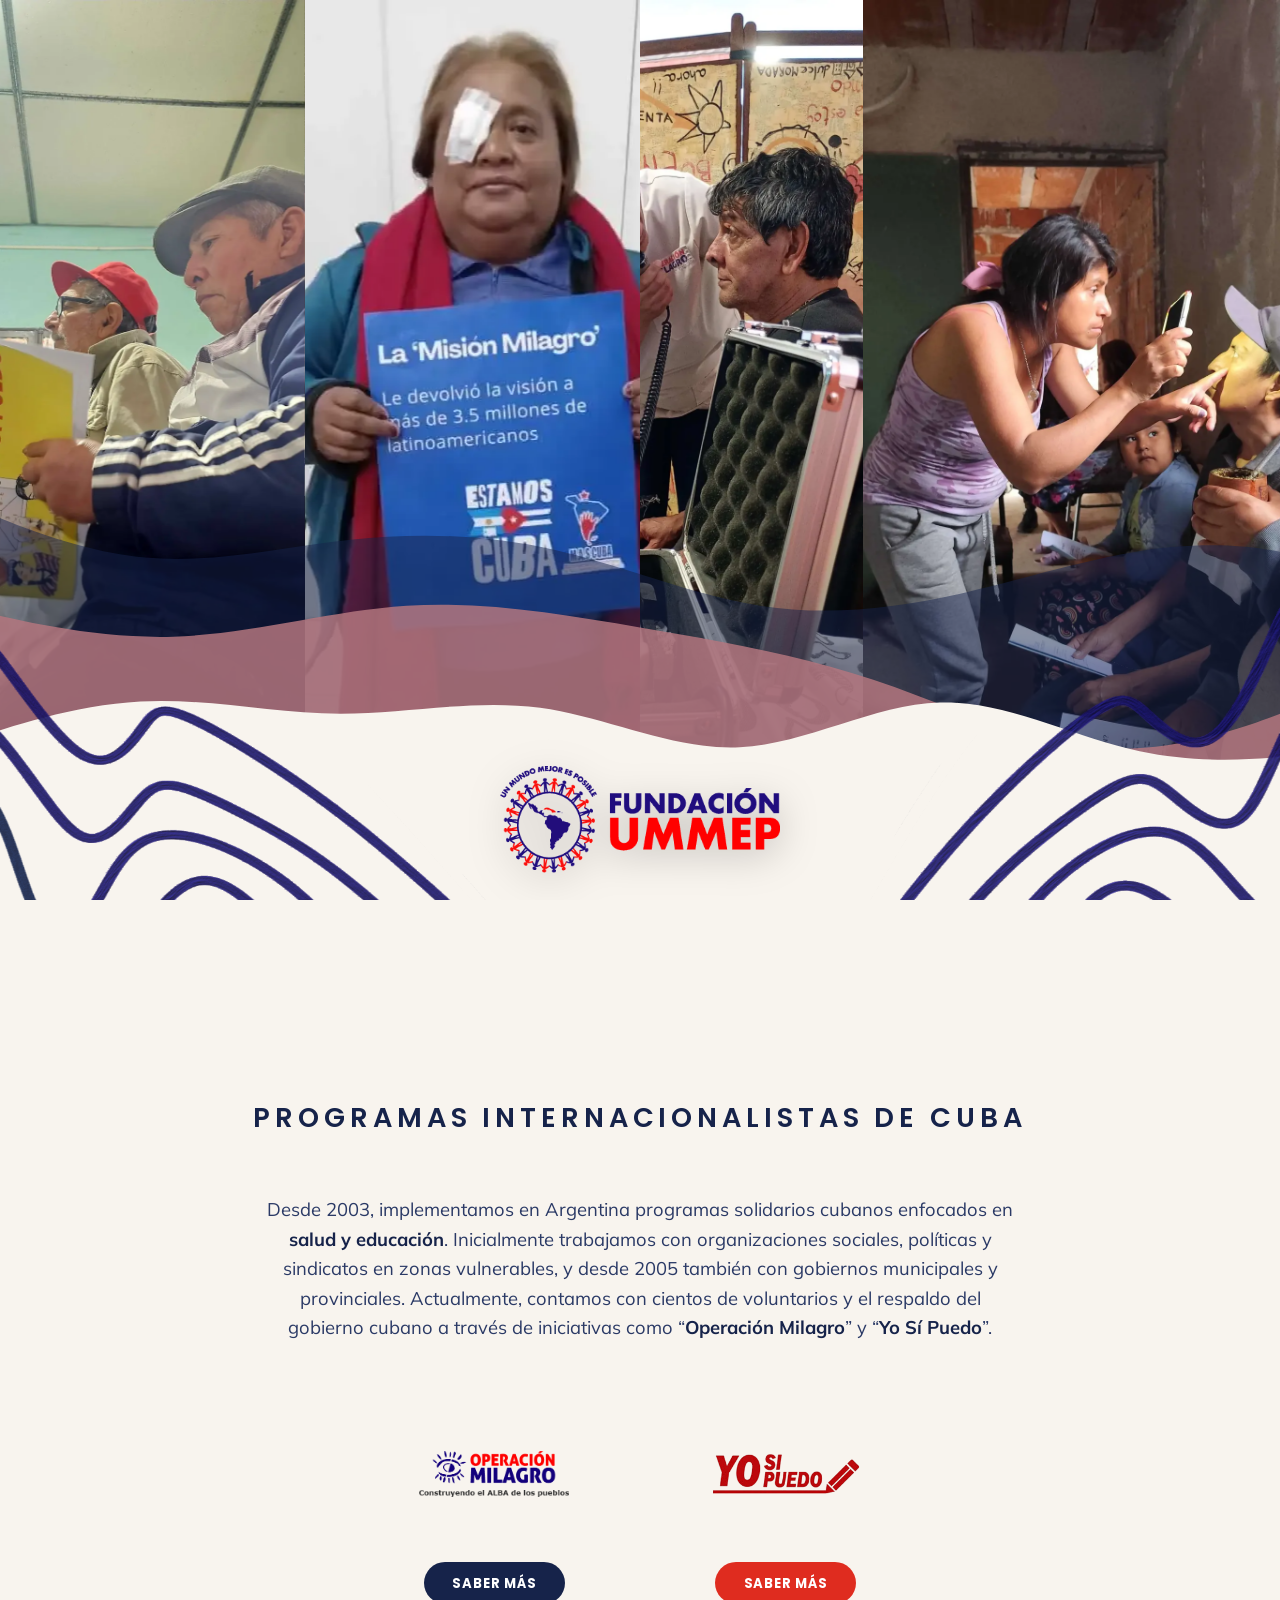
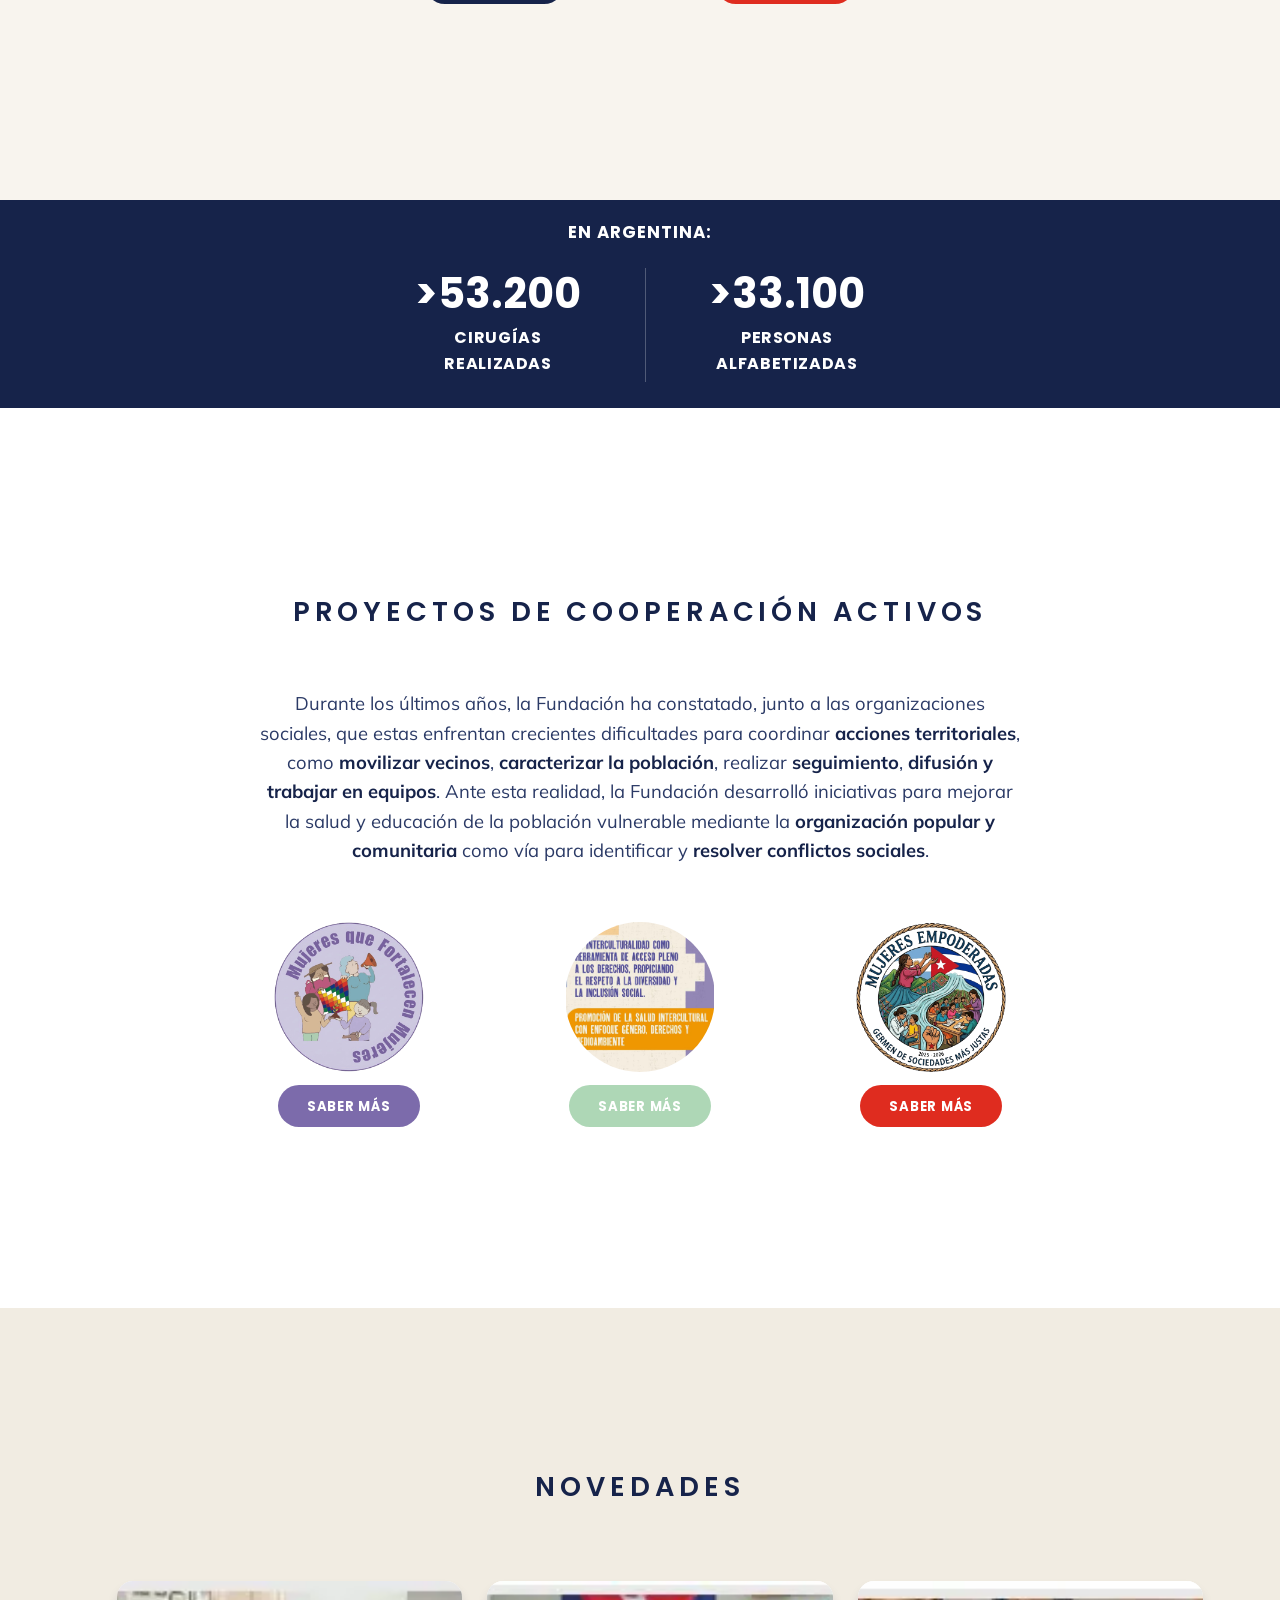
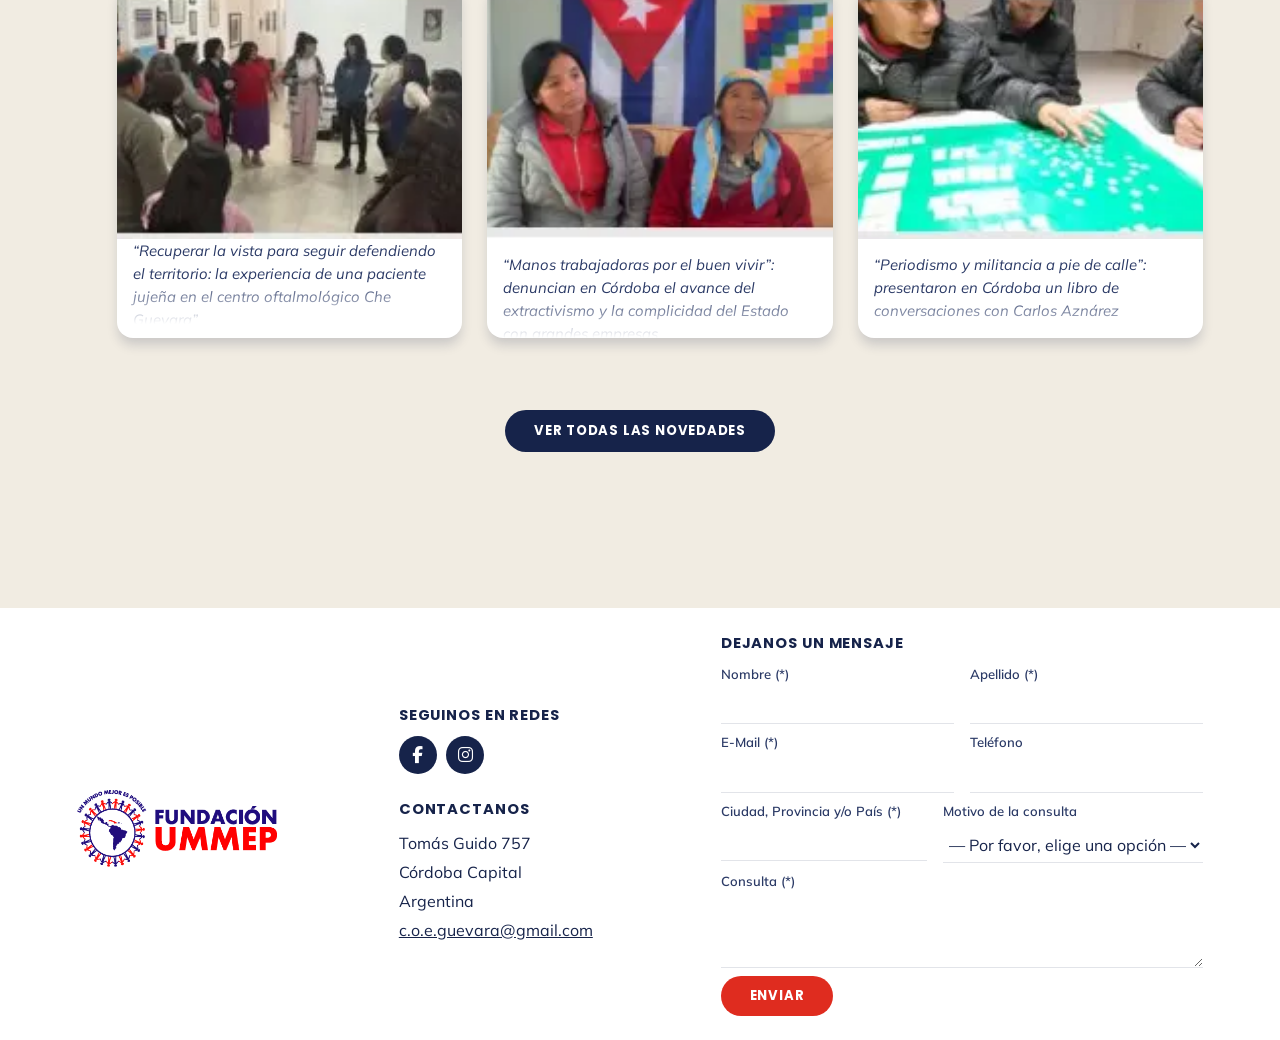
==== commit 479b5544: "Actualización ultima" ====
--- a/index.html
+++ b/index.html
@@ -312,16 +312,146 @@
       <div class="hero-mobile-grid" id="hero-mobile-grid" aria-hidden="true">
         <div class="hero-mobile-grid__cell hero-mobile-grid__cell--a">
           <img
+            src="imagenes/thumbs/cuadricula1.webp"
+            width="300"
+            height="300"
+            fetchpriority="high"
+            alt=""
+            loading="eager"
+            decoding="async"
+          />
+        </div>
+        <div class="hero-mobile-grid__cell hero-mobile-grid__cell--b">
+          <img
+            src="imagenes/thumbs/cuadricula2.webp"
+            width="300"
+            height="300"
+            alt=""
+            loading="eager"
+            decoding="async"
+          />
+        </div>
+        <div class="hero-mobile-grid__cell hero-mobile-grid__cell--a">
+          <img
+            src="imagenes/thumbs/cuadricula3.webp"
+            width="300"
+            height="300"
+            alt=""
+            loading="eager"
+            decoding="async"
+          />
+        </div>
+        <div class="hero-mobile-grid__cell hero-mobile-grid__cell--b">
+          <img
+            src="imagenes/thumbs/cuadricula4.webp"
+            width="300"
+            height="300"
+            alt=""
+            loading="eager"
+            decoding="async"
+          />
+        </div>
+        <div class="hero-mobile-grid__cell hero-mobile-grid__cell--a">
+          <img
+            src="imagenes/thumbs/cuadricula5.webp"
+            width="300"
+            height="300"
+            alt=""
+            loading="eager"
+            decoding="async"
+          />
+        </div>
+        <div class="hero-mobile-grid__cell hero-mobile-grid__cell--b">
+          <img
+            src="imagenes/thumbs/cuadricula6.webp"
+            width="300"
+            height="300"
+            alt=""
+            loading="eager"
+            decoding="async"
+          />
+        </div>
+        <div class="hero-mobile-grid__cell hero-mobile-grid__cell--b">
+          <img
+            src="imagenes/thumbs/cuadricula7.webp"
+            width="300"
+            height="300"
+            alt=""
+            loading="eager"
+            decoding="async"
+          />
+        </div>
+        <div class="hero-mobile-grid__cell hero-mobile-grid__cell--a">
+          <img
+            src="imagenes/thumbs/cuadricula8.webp"
+            width="300"
+            height="300"
+            alt=""
+            loading="eager"
+            decoding="async"
+          />
+        </div>
+        <div class="hero-mobile-grid__cell hero-mobile-grid__cell--b">
+          <img
+            src="imagenes/thumbs/cuadricula9.webp"
+            width="300"
+            height="300"
+            alt=""
+            loading="eager"
+            decoding="async"
+          />
+        </div>
+        <div class="hero-mobile-grid__cell hero-mobile-grid__cell--a">
+          <img
+            src="imagenes/thumbs/cuadricula10.webp"
+            width="300"
+            height="300"
+            alt=""
+            loading="eager"
+            decoding="async"
+          />
+        </div>
+        <div class="hero-mobile-grid__cell hero-mobile-grid__cell--b">
+          <img
+            src="imagenes/thumbs/cuadricula11.webp"
+            width="300"
+            height="300"
+            alt=""
+            loading="eager"
+            decoding="async"
+          />
+        </div>
+        <div class="hero-mobile-grid__cell hero-mobile-grid__cell--a">
+          <img
+            src="imagenes/thumbs/cuadricula12.webp"
+            width="300"
+            height="300"
+            alt=""
+            loading="eager"
+            decoding="async"
+          />
+        </div>
+        <div class="hero-mobile-grid__cell hero-mobile-grid__cell--a">
+          <img
+            src="imagenes/thumbs/cuadricula13.webp"
+            width="300"
+            height="300"
+            alt=""
+            loading="eager"
+            decoding="async"
+          />
+        </div>
+        <div class="hero-mobile-grid__cell hero-mobile-grid__cell--b">
+          <img
             src="imagenes/thumbs/Izq.webp"
             width="300"
             height="300"
-            fetchpriority="high"
-            alt=""
-            loading="eager"
-            decoding="async"
-          />
-        </div>
-        <div class="hero-mobile-grid__cell hero-mobile-grid__cell--b">
+            alt=""
+            loading="eager"
+            decoding="async"
+          />
+        </div>
+        <div class="hero-mobile-grid__cell hero-mobile-grid__cell--a">
           <img
             src="imagenes/thumbs/Medio.webp"
             width="300"
@@ -331,7 +461,7 @@
             decoding="async"
           />
         </div>
-        <div class="hero-mobile-grid__cell hero-mobile-grid__cell--a">
+        <div class="hero-mobile-grid__cell hero-mobile-grid__cell--b">
           <img
             src="imagenes/thumbs/Der.webp"
             width="300"
@@ -341,7 +471,7 @@
             decoding="async"
           />
         </div>
-        <div class="hero-mobile-grid__cell hero-mobile-grid__cell--b">
+        <div class="hero-mobile-grid__cell hero-mobile-grid__cell--a">
           <img
             src="imagenes/thumbs/Izq_1.webp"
             width="300"
@@ -351,7 +481,7 @@
             decoding="async"
           />
         </div>
-        <div class="hero-mobile-grid__cell hero-mobile-grid__cell--a">
+        <div class="hero-mobile-grid__cell hero-mobile-grid__cell--b">
           <img
             src="imagenes/thumbs/Izq_2.webp"
             width="300"
@@ -371,7 +501,7 @@
             decoding="async"
           />
         </div>
-        <div class="hero-mobile-grid__cell hero-mobile-grid__cell--b">
+        <div class="hero-mobile-grid__cell hero-mobile-grid__cell--a">
           <img
             src="imagenes/thumbs/Der_1_.webp"
             width="300"
@@ -381,7 +511,7 @@
             decoding="async"
           />
         </div>
-        <div class="hero-mobile-grid__cell hero-mobile-grid__cell--a">
+        <div class="hero-mobile-grid__cell hero-mobile-grid__cell--b">
           <img
             src="imagenes/thumbs/DSC00774.webp"
             width="300"
@@ -391,7 +521,7 @@
             decoding="async"
           />
         </div>
-        <div class="hero-mobile-grid__cell hero-mobile-grid__cell--b">
+        <div class="hero-mobile-grid__cell hero-mobile-grid__cell--a">
           <img
             src="imagenes/thumbs/IMG_20251024_095757.webp"
             width="300"
@@ -401,7 +531,7 @@
             decoding="async"
           />
         </div>
-        <div class="hero-mobile-grid__cell hero-mobile-grid__cell--a">
+        <div class="hero-mobile-grid__cell hero-mobile-grid__cell--b">
           <img
             src="imagenes/thumbs/IMG_2179.webp"
             width="300"
@@ -411,7 +541,7 @@
             decoding="async"
           />
         </div>
-        <div class="hero-mobile-grid__cell hero-mobile-grid__cell--b">
+        <div class="hero-mobile-grid__cell hero-mobile-grid__cell--a">
           <img
             src="imagenes/thumbs/IMG_2414.webp"
             width="300"
@@ -423,247 +553,117 @@
         </div>
         <div class="hero-mobile-grid__cell hero-mobile-grid__cell--a">
           <img
-            src="imagenes/thumbs/Izq.webp"
-            width="300"
-            height="300"
-            alt=""
-            loading="eager"
-            decoding="async"
-          />
-        </div>
-        <div class="hero-mobile-grid__cell hero-mobile-grid__cell--a">
-          <img
-            src="imagenes/thumbs/Medio.webp"
-            width="300"
-            height="300"
-            alt=""
-            loading="eager"
-            decoding="async"
-          />
-        </div>
-        <div class="hero-mobile-grid__cell hero-mobile-grid__cell--b">
-          <img
-            src="imagenes/thumbs/Der.webp"
-            width="300"
-            height="300"
-            alt=""
-            loading="eager"
-            decoding="async"
-          />
-        </div>
-        <div class="hero-mobile-grid__cell hero-mobile-grid__cell--a">
-          <img
-            src="imagenes/thumbs/Izq_1.webp"
-            width="300"
-            height="300"
-            alt=""
-            loading="eager"
-            decoding="async"
-          />
-        </div>
-        <div class="hero-mobile-grid__cell hero-mobile-grid__cell--b">
-          <img
-            src="imagenes/thumbs/Izq_2.webp"
-            width="300"
-            height="300"
-            alt=""
-            loading="eager"
-            decoding="async"
-          />
-        </div>
-        <div class="hero-mobile-grid__cell hero-mobile-grid__cell--a">
-          <img
-            src="imagenes/thumbs/Der_2.webp"
-            width="300"
-            height="300"
-            alt=""
-            loading="eager"
-            decoding="async"
-          />
-        </div>
-        <div class="hero-mobile-grid__cell hero-mobile-grid__cell--b">
-          <img
-            src="imagenes/thumbs/Der_1_.webp"
-            width="300"
-            height="300"
-            alt=""
-            loading="eager"
-            decoding="async"
-          />
-        </div>
-        <div class="hero-mobile-grid__cell hero-mobile-grid__cell--b">
-          <img
-            src="imagenes/thumbs/DSC00774.webp"
-            width="300"
-            height="300"
-            alt=""
-            loading="eager"
-            decoding="async"
-          />
-        </div>
-        <div class="hero-mobile-grid__cell hero-mobile-grid__cell--a">
-          <img
-            src="imagenes/thumbs/IMG_20251024_095757.webp"
-            width="300"
-            height="300"
-            alt=""
-            loading="eager"
-            decoding="async"
-          />
-        </div>
-        <div class="hero-mobile-grid__cell hero-mobile-grid__cell--b">
-          <img
-            src="imagenes/thumbs/IMG_2179.webp"
-            width="300"
-            height="300"
-            alt=""
-            loading="eager"
-            decoding="async"
-          />
-        </div>
-        <div class="hero-mobile-grid__cell hero-mobile-grid__cell--a">
-          <img
-            src="imagenes/thumbs/IMG_2414.webp"
-            width="300"
-            height="300"
-            alt=""
-            loading="eager"
-            decoding="async"
-          />
-        </div>
-        <div class="hero-mobile-grid__cell hero-mobile-grid__cell--b">
-          <img
-            src="imagenes/thumbs/Izq.webp"
-            width="300"
-            height="300"
-            alt=""
-            loading="eager"
-            decoding="async"
-          />
-        </div>
-        <div class="hero-mobile-grid__cell hero-mobile-grid__cell--a">
-          <img
-            src="imagenes/thumbs/Medio.webp"
-            width="300"
-            height="300"
-            alt=""
-            loading="eager"
-            decoding="async"
-          />
-        </div>
-        <div class="hero-mobile-grid__cell hero-mobile-grid__cell--a">
-          <img
-            src="imagenes/thumbs/Der.webp"
-            width="300"
-            height="300"
-            alt=""
-            loading="eager"
-            decoding="async"
-          />
-        </div>
-        <div class="hero-mobile-grid__cell hero-mobile-grid__cell--b">
-          <img
-            src="imagenes/thumbs/Izq_1.webp"
-            width="300"
-            height="300"
-            alt=""
-            loading="eager"
-            decoding="async"
-          />
-        </div>
-        <div class="hero-mobile-grid__cell hero-mobile-grid__cell--a">
-          <img
-            src="imagenes/thumbs/Izq_2.webp"
-            width="300"
-            height="300"
-            alt=""
-            loading="eager"
-            decoding="async"
-          />
-        </div>
-        <div class="hero-mobile-grid__cell hero-mobile-grid__cell--b">
-          <img
-            src="imagenes/thumbs/Der_2.webp"
-            width="300"
-            height="300"
-            alt=""
-            loading="eager"
-            decoding="async"
-          />
-        </div>
-        <div class="hero-mobile-grid__cell hero-mobile-grid__cell--a">
-          <img
-            src="imagenes/thumbs/Der_1_.webp"
-            width="300"
-            height="300"
-            alt=""
-            loading="eager"
-            decoding="async"
-          />
-        </div>
-        <div class="hero-mobile-grid__cell hero-mobile-grid__cell--b">
-          <img
-            src="imagenes/thumbs/DSC00774.webp"
-            width="300"
-            height="300"
-            alt=""
-            loading="eager"
-            decoding="async"
-          />
-        </div>
-        <div class="hero-mobile-grid__cell hero-mobile-grid__cell--b">
-          <img
-            src="imagenes/thumbs/IMG_20251024_095757.webp"
-            width="300"
-            height="300"
-            alt=""
-            loading="eager"
-            decoding="async"
-          />
-        </div>
-        <div class="hero-mobile-grid__cell hero-mobile-grid__cell--a">
-          <img
-            src="imagenes/thumbs/IMG_2179.webp"
-            width="300"
-            height="300"
-            alt=""
-            loading="eager"
-            decoding="async"
-          />
-        </div>
-        <div class="hero-mobile-grid__cell hero-mobile-grid__cell--b">
-          <img
-            src="imagenes/thumbs/IMG_2414.webp"
-            width="300"
-            height="300"
-            alt=""
-            loading="eager"
-            decoding="async"
-          />
-        </div>
-        <div class="hero-mobile-grid__cell hero-mobile-grid__cell--a">
-          <img
-            src="imagenes/thumbs/Izq.webp"
-            width="300"
-            height="300"
-            alt=""
-            loading="eager"
-            decoding="async"
-          />
-        </div>
-        <div class="hero-mobile-grid__cell hero-mobile-grid__cell--b">
-          <img
-            src="imagenes/thumbs/Medio.webp"
-            width="300"
-            height="300"
-            alt=""
-            loading="eager"
-            decoding="async"
-          />
-        </div>
-        <div class="hero-mobile-grid__cell hero-mobile-grid__cell--a">
-          <img
-            src="imagenes/thumbs/Der.webp"
+            src="imagenes/thumbs/cuadricula12.webp"
+            width="300"
+            height="300"
+            alt=""
+            loading="eager"
+            decoding="async"
+          />
+        </div>
+        <div class="hero-mobile-grid__cell hero-mobile-grid__cell--b">
+          <img
+            src="imagenes/thumbs/cuadricula13.webp"
+            width="300"
+            height="300"
+            alt=""
+            loading="eager"
+            decoding="async"
+          />
+        </div>
+        <div class="hero-mobile-grid__cell hero-mobile-grid__cell--a">
+          <img
+            src="imagenes/thumbs/cuadricula1.webp"
+            width="300"
+            height="300"
+            alt=""
+            loading="eager"
+            decoding="async"
+          />
+        </div>
+        <div class="hero-mobile-grid__cell hero-mobile-grid__cell--b">
+          <img
+            src="imagenes/thumbs/cuadricula2.webp"
+            width="300"
+            height="300"
+            alt=""
+            loading="eager"
+            decoding="async"
+          />
+        </div>
+        <div class="hero-mobile-grid__cell hero-mobile-grid__cell--a">
+          <img
+            src="imagenes/thumbs/cuadricula3.webp"
+            width="300"
+            height="300"
+            alt=""
+            loading="eager"
+            decoding="async"
+          />
+        </div>
+        <div class="hero-mobile-grid__cell hero-mobile-grid__cell--b">
+          <img
+            src="imagenes/thumbs/cuadricula4.webp"
+            width="300"
+            height="300"
+            alt=""
+            loading="eager"
+            decoding="async"
+          />
+        </div>
+        <div class="hero-mobile-grid__cell hero-mobile-grid__cell--b">
+          <img
+            src="imagenes/thumbs/cuadricula5.webp"
+            width="300"
+            height="300"
+            alt=""
+            loading="eager"
+            decoding="async"
+          />
+        </div>
+        <div class="hero-mobile-grid__cell hero-mobile-grid__cell--a">
+          <img
+            src="imagenes/thumbs/cuadricula6.webp"
+            width="300"
+            height="300"
+            alt=""
+            loading="eager"
+            decoding="async"
+          />
+        </div>
+        <div class="hero-mobile-grid__cell hero-mobile-grid__cell--b">
+          <img
+            src="imagenes/thumbs/cuadricula7.webp"
+            width="300"
+            height="300"
+            alt=""
+            loading="eager"
+            decoding="async"
+          />
+        </div>
+        <div class="hero-mobile-grid__cell hero-mobile-grid__cell--a">
+          <img
+            src="imagenes/thumbs/cuadricula8.webp"
+            width="300"
+            height="300"
+            alt=""
+            loading="eager"
+            decoding="async"
+          />
+        </div>
+        <div class="hero-mobile-grid__cell hero-mobile-grid__cell--b">
+          <img
+            src="imagenes/thumbs/cuadricula9.webp"
+            width="300"
+            height="300"
+            alt=""
+            loading="eager"
+            decoding="async"
+          />
+        </div>
+        <div class="hero-mobile-grid__cell hero-mobile-grid__cell--a">
+          <img
+            src="imagenes/thumbs/cuadricula10.webp"
             width="300"
             height="300"
             alt=""
